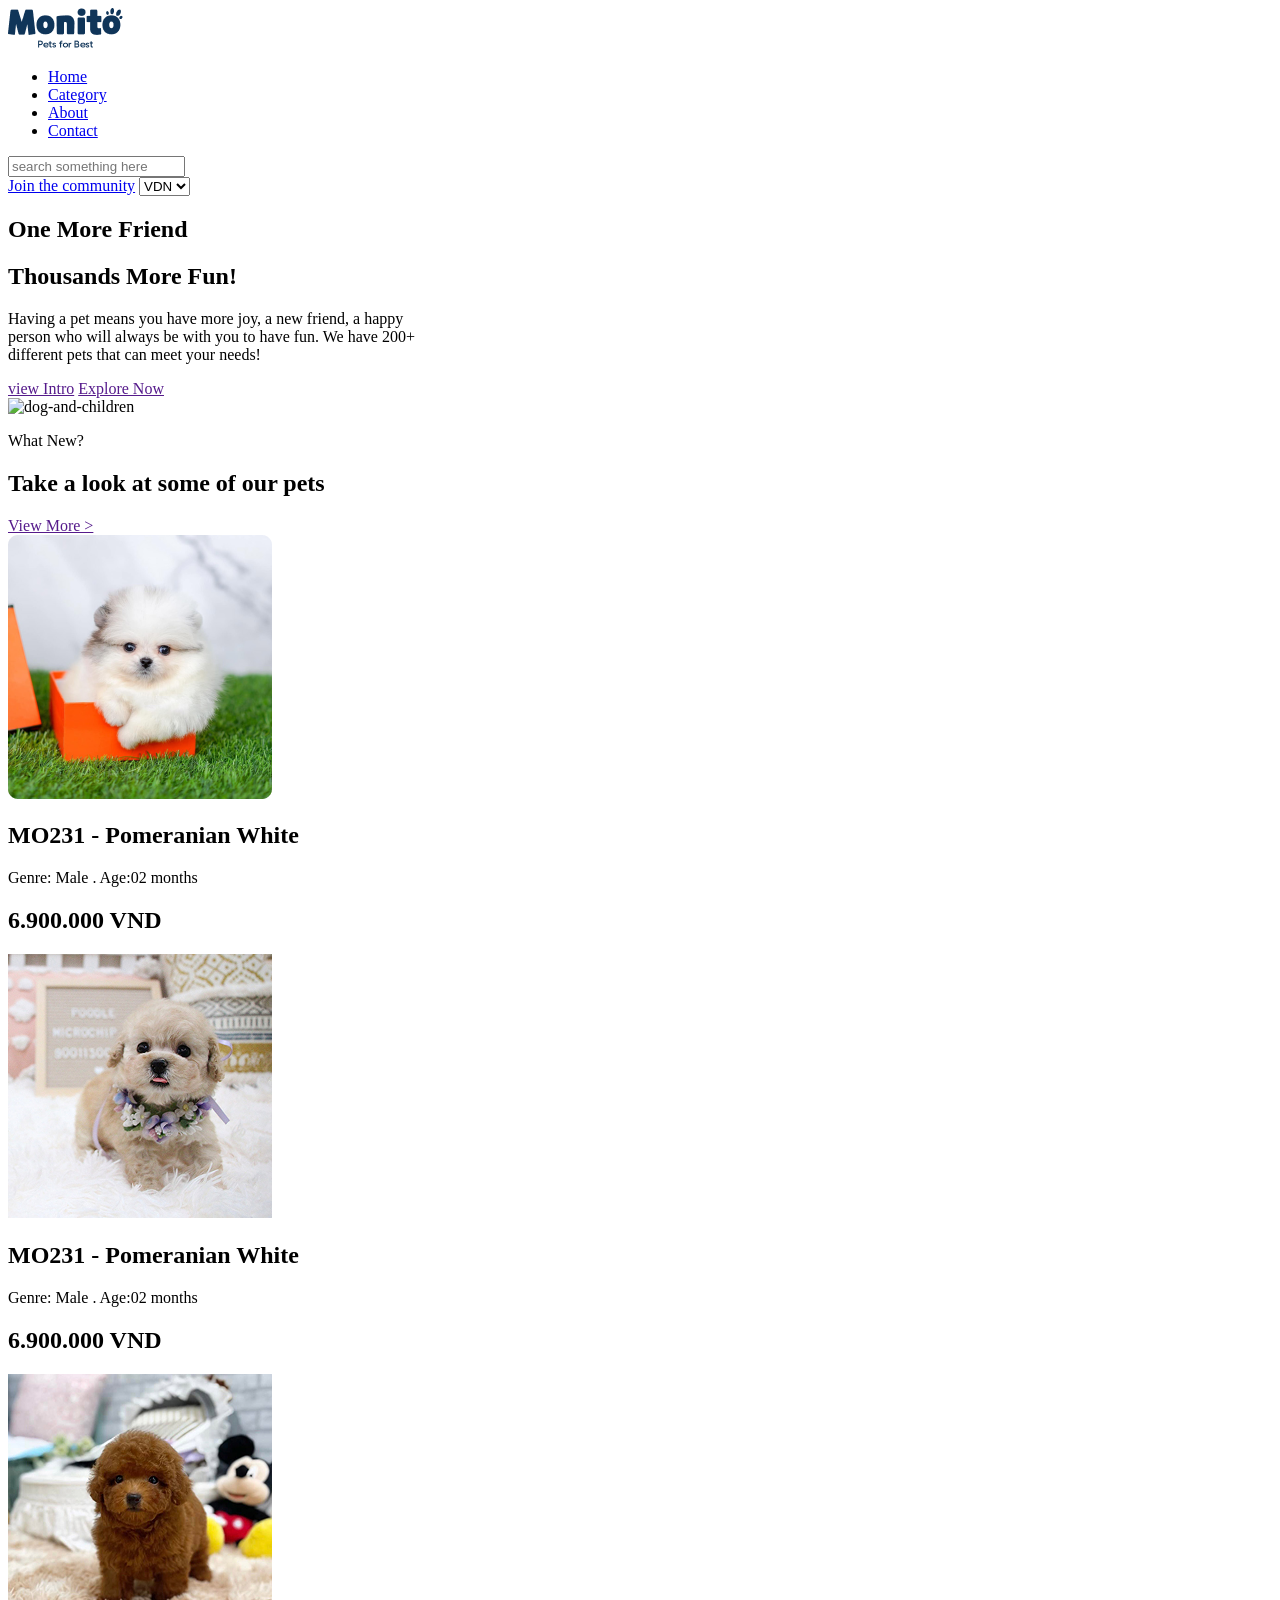
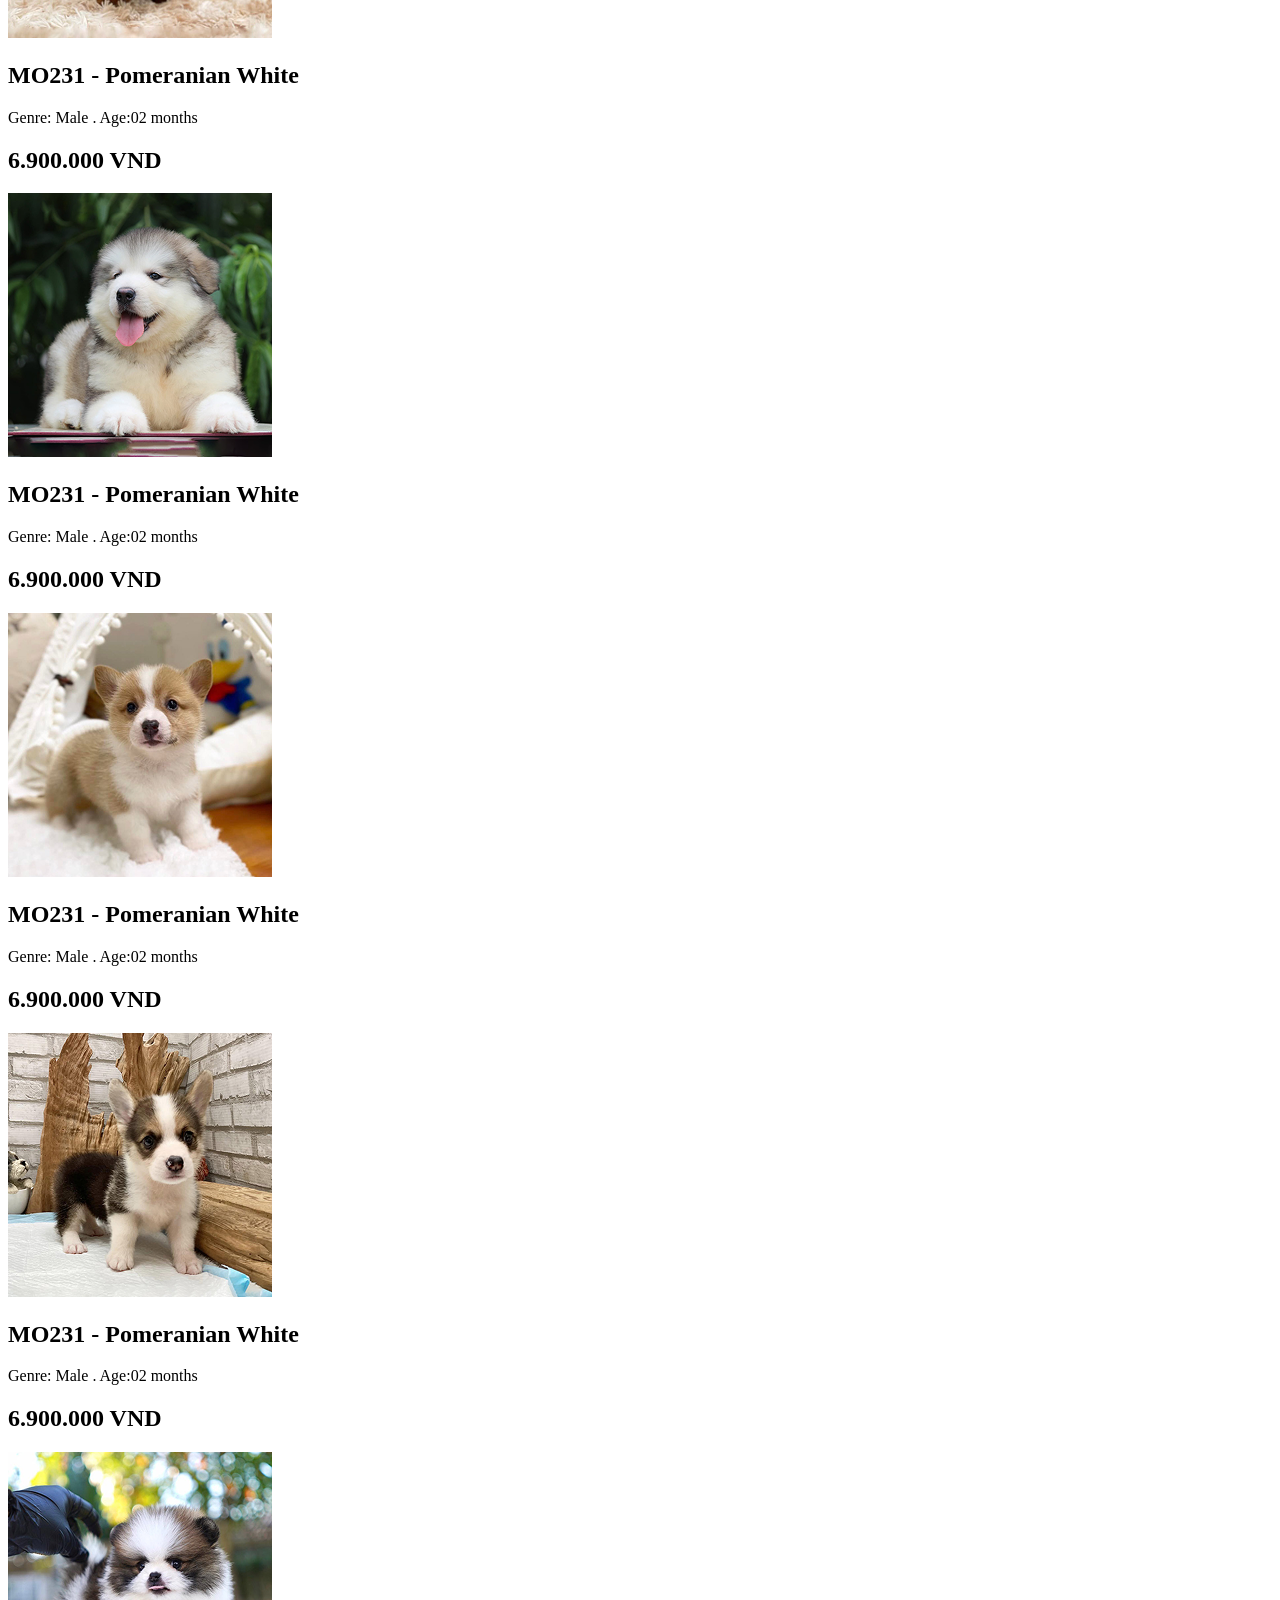
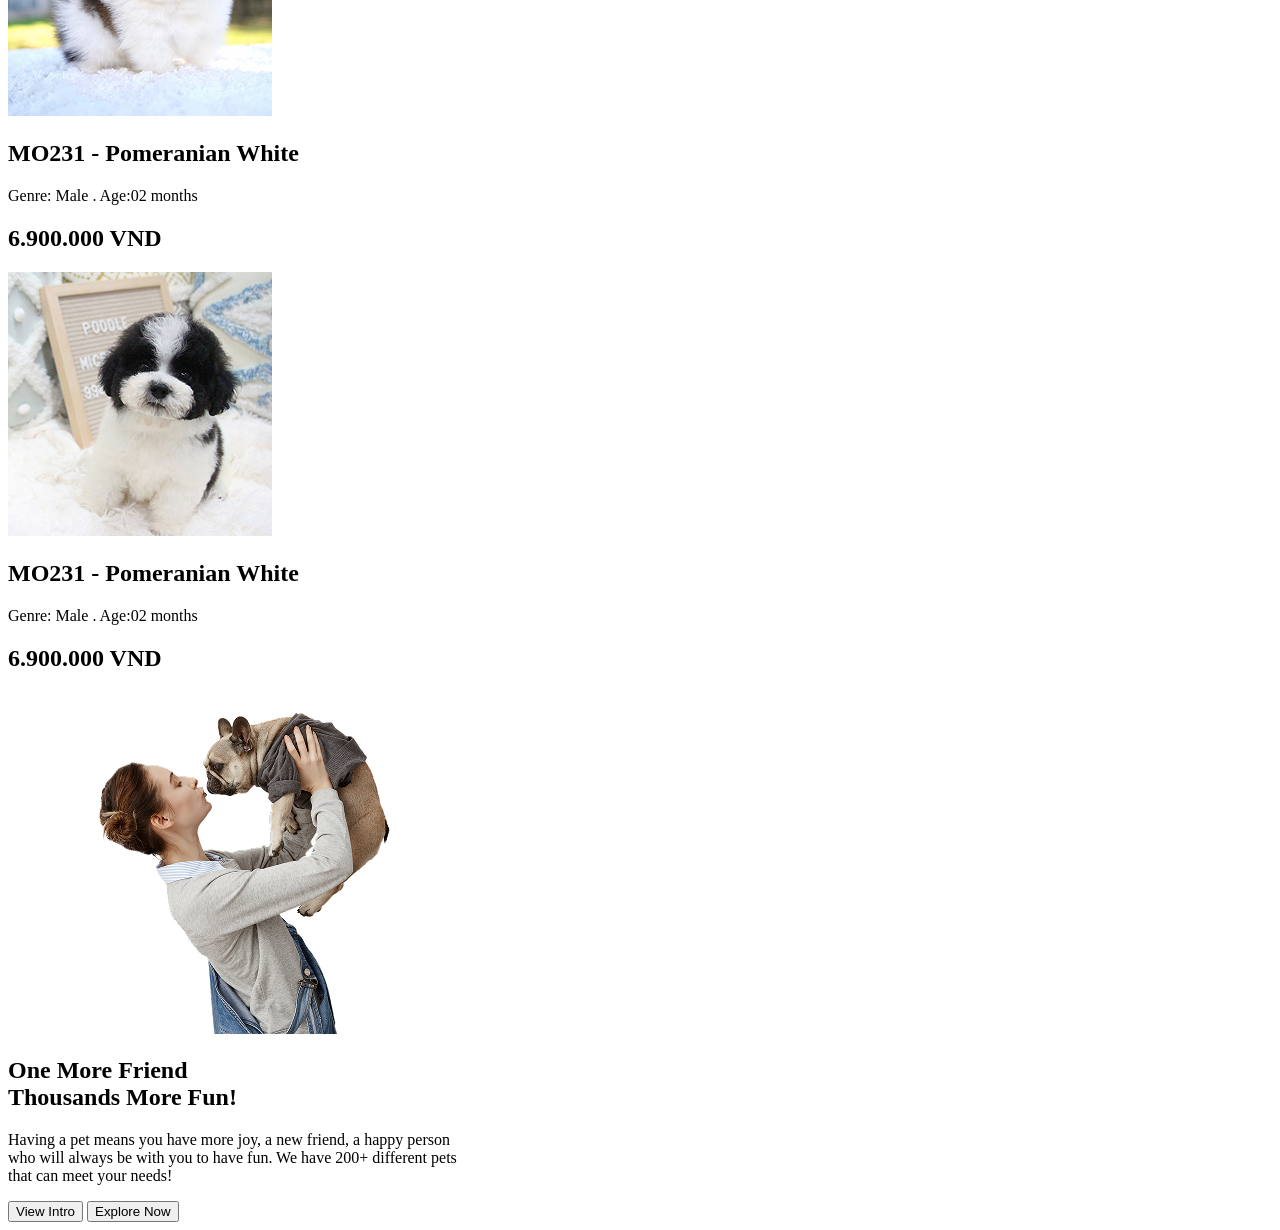
==== index.html @ 69e886a7 "Suppressions des pages index2 et style.css2" ====
<!DOCTYPE html>
<html lang="en">
<head>
    <meta charset="UTF-8">
    <meta name="viewport" content="width=device-width, initial-scale=1.0">
    <title>Homepage</title>
    <link rel="preconnect" href="https://fonts.googleapis.com">
    <link rel="preconnect" href="https://fonts.gstatic.com" crossorigin>
    <link href="https://fonts.googleapis.com/css2?family=Roboto:ital,wght@0,100..900;1,100..900&display=swap" rel="stylesheet">
    <link rel="icon" href="Asset/Frame 39.png">
    <link rel="stylesheet" href="main.css/style.css">
</head>
<body>
    <header>
        <nav>
            <div class="logo-menu">
                <img src="Asset/Frame.png" alt="icon-header">
                <ul>
                    <li>
                        <a href="Home">Home</a>
                    </li>
                    <li>
                        <a href="main.css/categorie.html">Category</a>
                    </li>
                    <li>
                        <a href="About">About</a>
                    </li>
                    <li>
                        <a href="Contact">Contact</a>
                    </li>
                </ul>
            </div>
            <div class="search-action">
                <form action="/recherche" method="GET">
                    <input type="search" name="recherche" placeholder="search something here" class="search" />
                </form>
                <a href="inscription" class="btn-join">Join the community</a>
                <label for="fruit"></label>
                <select id="fruit" name="fruit" class="select">
                <option value="VDN"><img src="Asset/Frame (1).png" alt="Bouton-de-selection">VDN</option>
                <option value="VPN">VPN</option>
                <option value="ZDN">ZDN</option>
                <option value="ADN">ADN</option>
                <option value="BBM">BBM</option>
                </select>
            </div>
            
        </nav>
        <section class="premiere">
            <div class="premiere-div">
                <h1>One More Friend</h1>
                <h2>Thousands More Fun!</h2>
                <p> 
                Having a pet means you have more joy,
                a new friend, a happy <br> person who will always
                be with you to have fun. We have 200+ <br> different
                pets that can meet your needs!
                </p>
                <div class="lien-premiere">
                    <a href=""class="intro">view Intro</a>
                    <a href="" class="view br-2">Explore Now</a>
                </div>
                
            </div>
            
            <img src="Asset/035a16de8e1aa9a0522d0cebb4144a5ceda0344a.png"  class="image-dog" alt="dog-and-children">
        </section>
    </header>
    <main>
        <section class="premiere-section">
            <div class="haut-images">
                 <div>
                 <p>What New?</p>
                <h2>Take a look at some of our pets</h2>
                </div>
                <div>
                    <a href="">View More ></a>
                </div>
            </div>
            <div class="ordonnement-images">
                <div class="images">
                    <img src="Asset/image-chien1.png" alt="">
                    <h2>MO231 - Pomeranian White</h2>
                    <p>Genre: Male . Age:02 months</p>
                    <h2>6.900.000 VND</h2>
                </div>
                  <div class="images">
                    <img src="Asset/image-chien2.png" alt="">
                    <h2>MO231 - Pomeranian White</h2>
                    <p>Genre: Male . Age:02 months</p>
                    <h2>6.900.000 VND</h2>
                </div>
                  <div class="images">
                    <img src="Asset/image-chien3.png" alt="">
                    <h2>MO231 - Pomeranian White</h2>
                    <p>Genre: Male . Age:02 months</p>
                    <h2>6.900.000 VND</h2>
                </div>
                  <div class="images">
                    <img src="Asset/image-chien4.png" alt="">
                    <h2>MO231 - Pomeranian White</h2>
                    <p>Genre: Male . Age:02 months</p>
                    <h2>6.900.000 VND</h2>
                </div>
                  <div class="images">
                    <img src="Asset/image-chien-5.png" alt="">
                    <h2>MO231 - Pomeranian White</h2>
                    <p>Genre: Male . Age:02 months</p>
                    <h2>6.900.000 VND</h2>
                </div>
                  <div class="images">
                    <img src="Asset/image-chien-6.png" alt="">
                    <h2>MO231 - Pomeranian White</h2>
                    <p>Genre: Male . Age:02 months</p>
                    <h2>6.900.000 VND</h2>
                </div>
                  <div class="images">
                    <img src="Asset/image-chien-7 .png" alt="">
                    <h2>MO231 - Pomeranian White</h2>
                    <p>Genre: Male . Age:02 months</p>
                    <h2>6.900.000 VND</h2>
                </div>
                  <div class="images">
                    <img src="Asset/image-chien-8.png" alt="">
                    <h2>MO231 - Pomeranian White</h2>
                    <p>Genre: Male . Age:02 months</p>
                    <h2>6.900.000 VND</h2>
                </div>
            </div>
            <div class="sous-image">
                <div class="couleur1"></div>
                <div class="couleur2"></div>
                <div class="couleur3" ></div>
            </div>
            <div class="content">
                <img src="Asset/imagebanniere2.png" alt="Femme avec chien" class="Femme avec chien">
                <h1>One More Friend<br>Thousands More Fun!</h1>
                <p>Having a pet means you have more joy, a new friend, a happy person<br>
                    who will always be with you to have fun. We have 200+ different pets<br>
                     that can meet your needs!</p>
                <div class="buttons">
                    <button>View Intro</button>
                    <button>Explore Now</button>
                </div>
            </div>
        </section>
    </main>
    
</body>
</html>
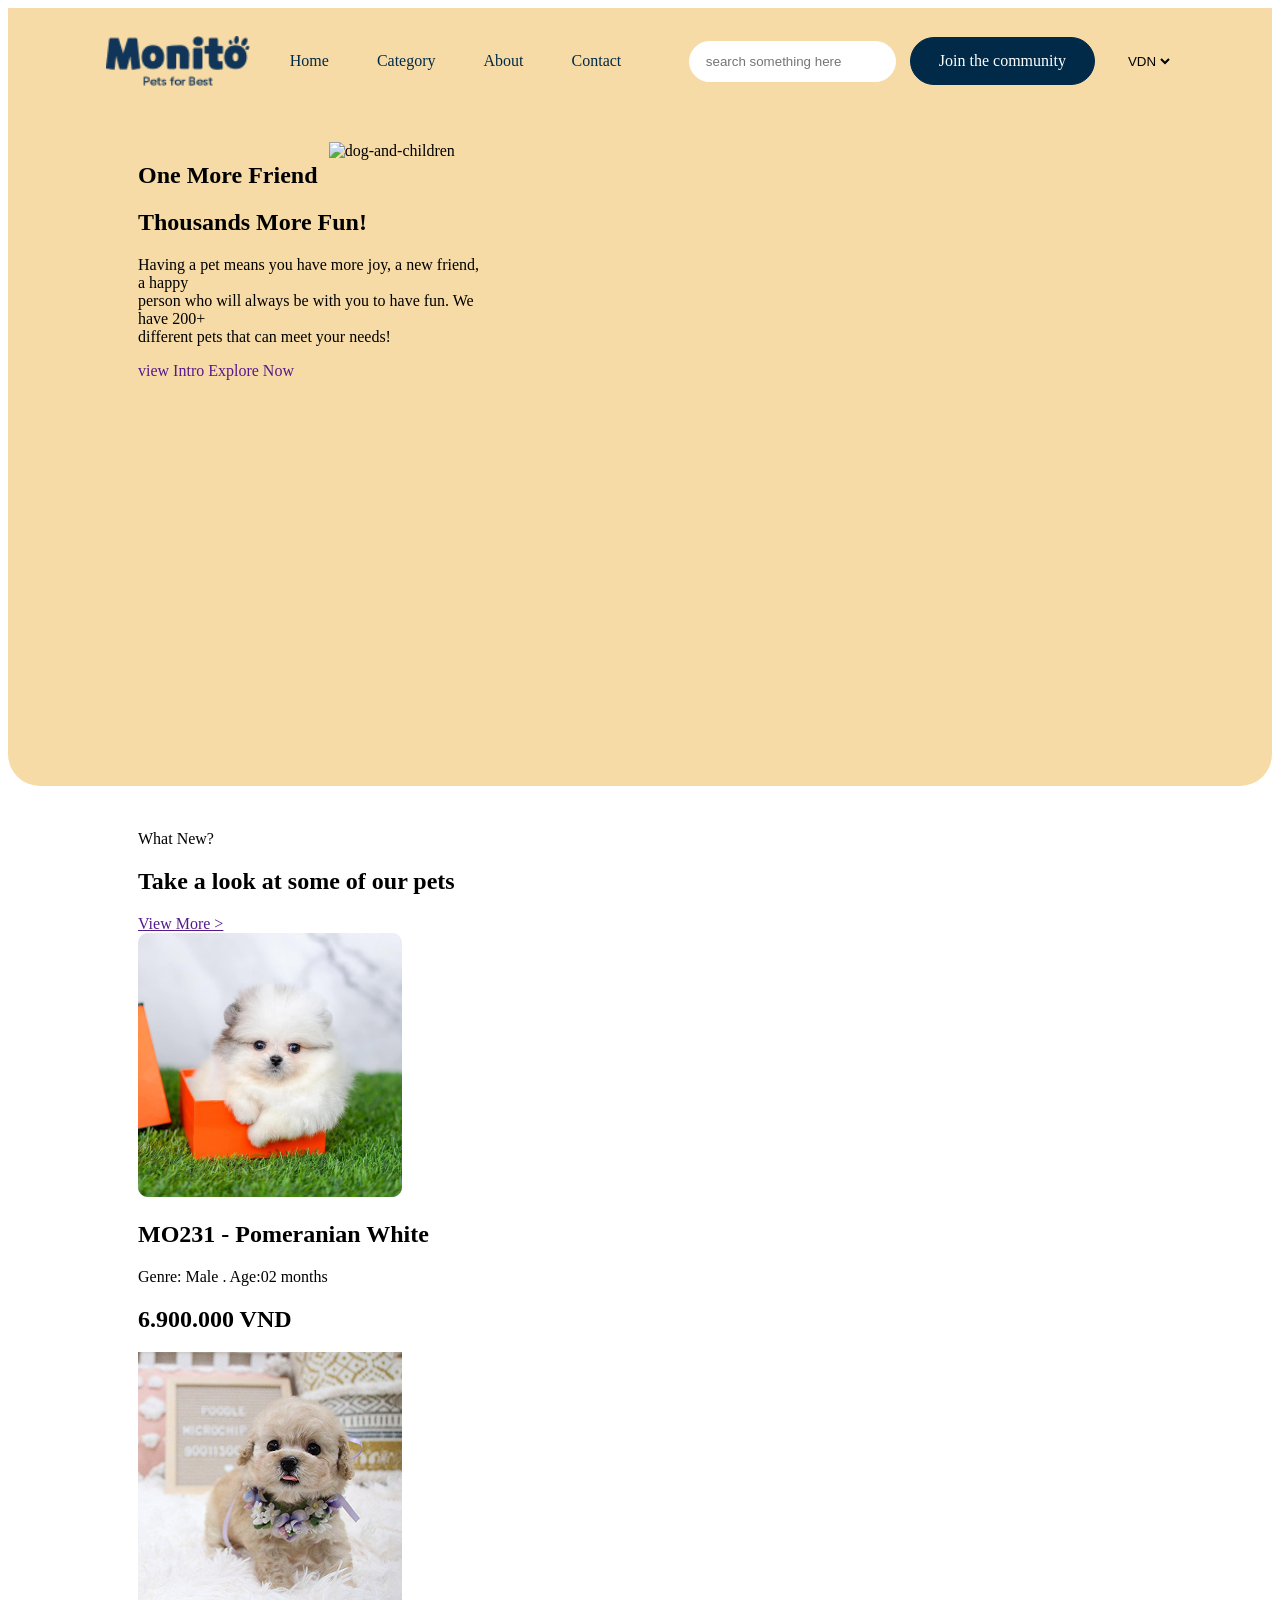
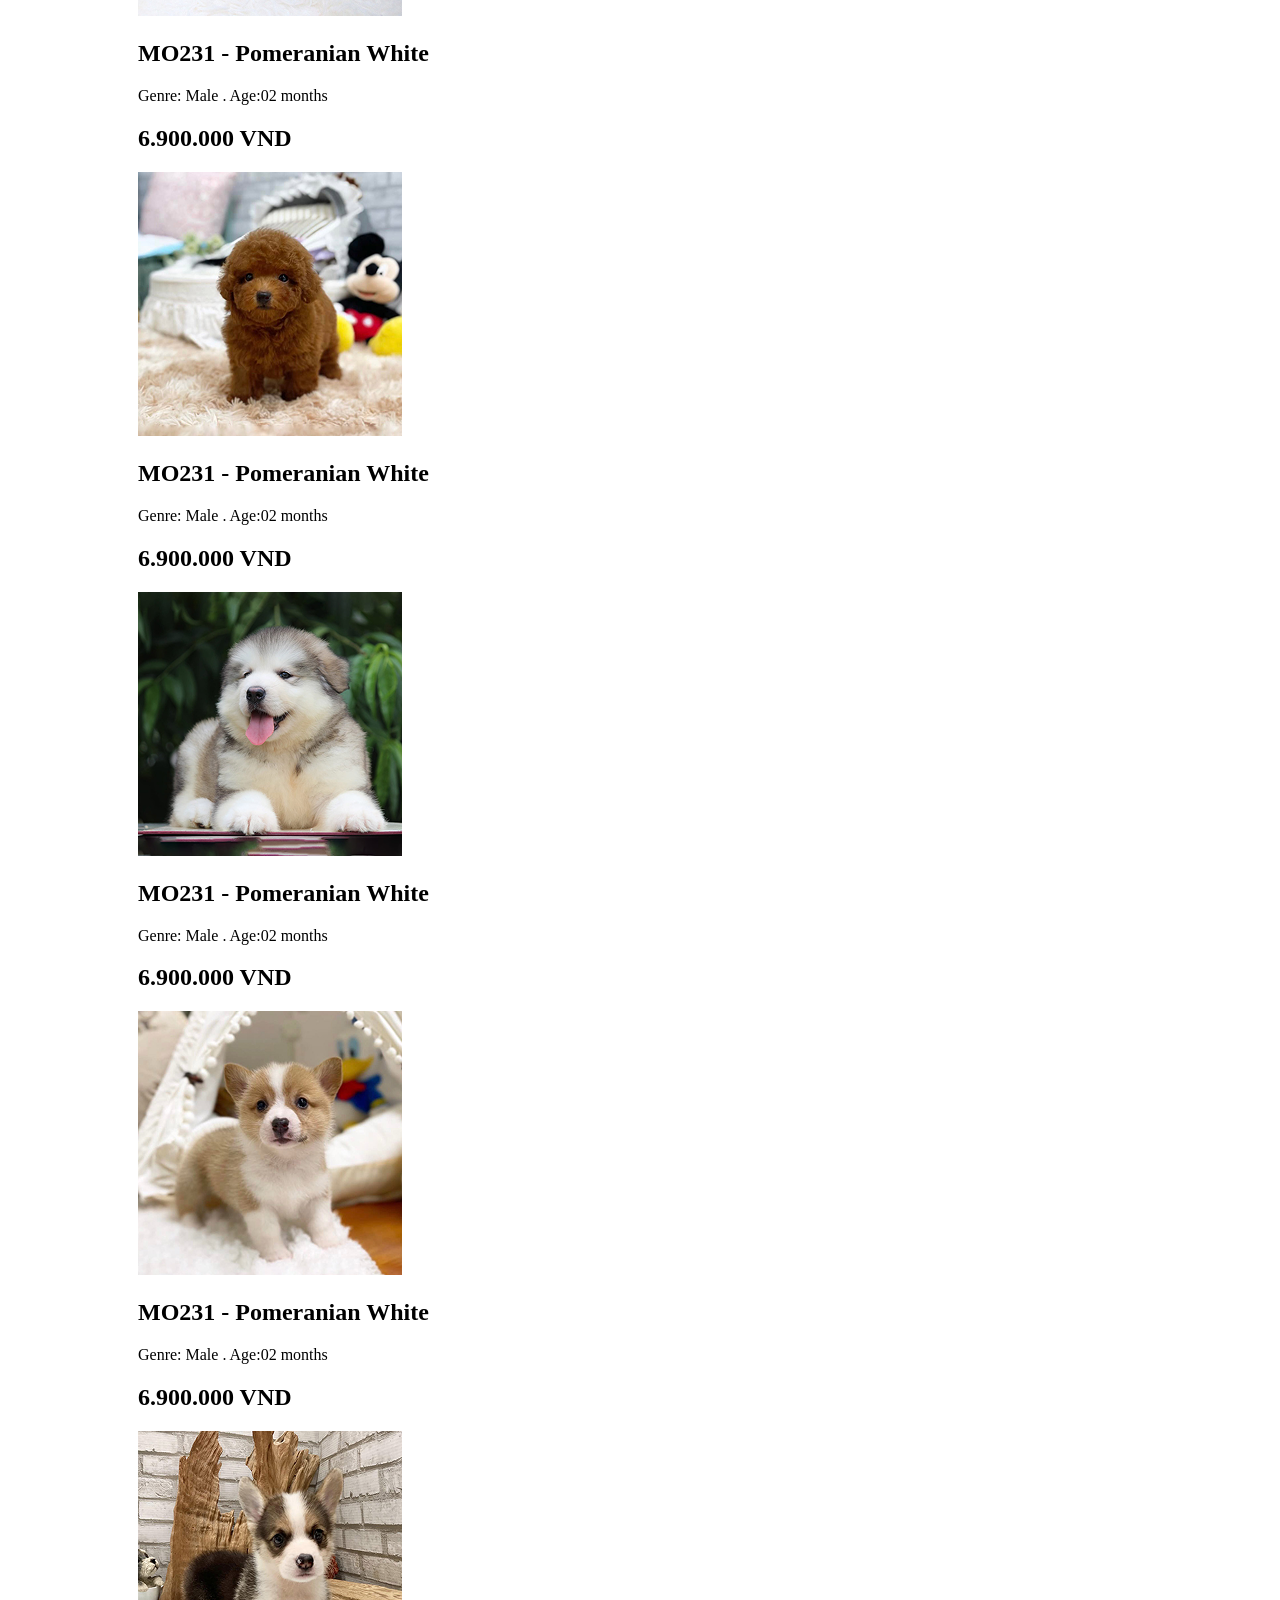
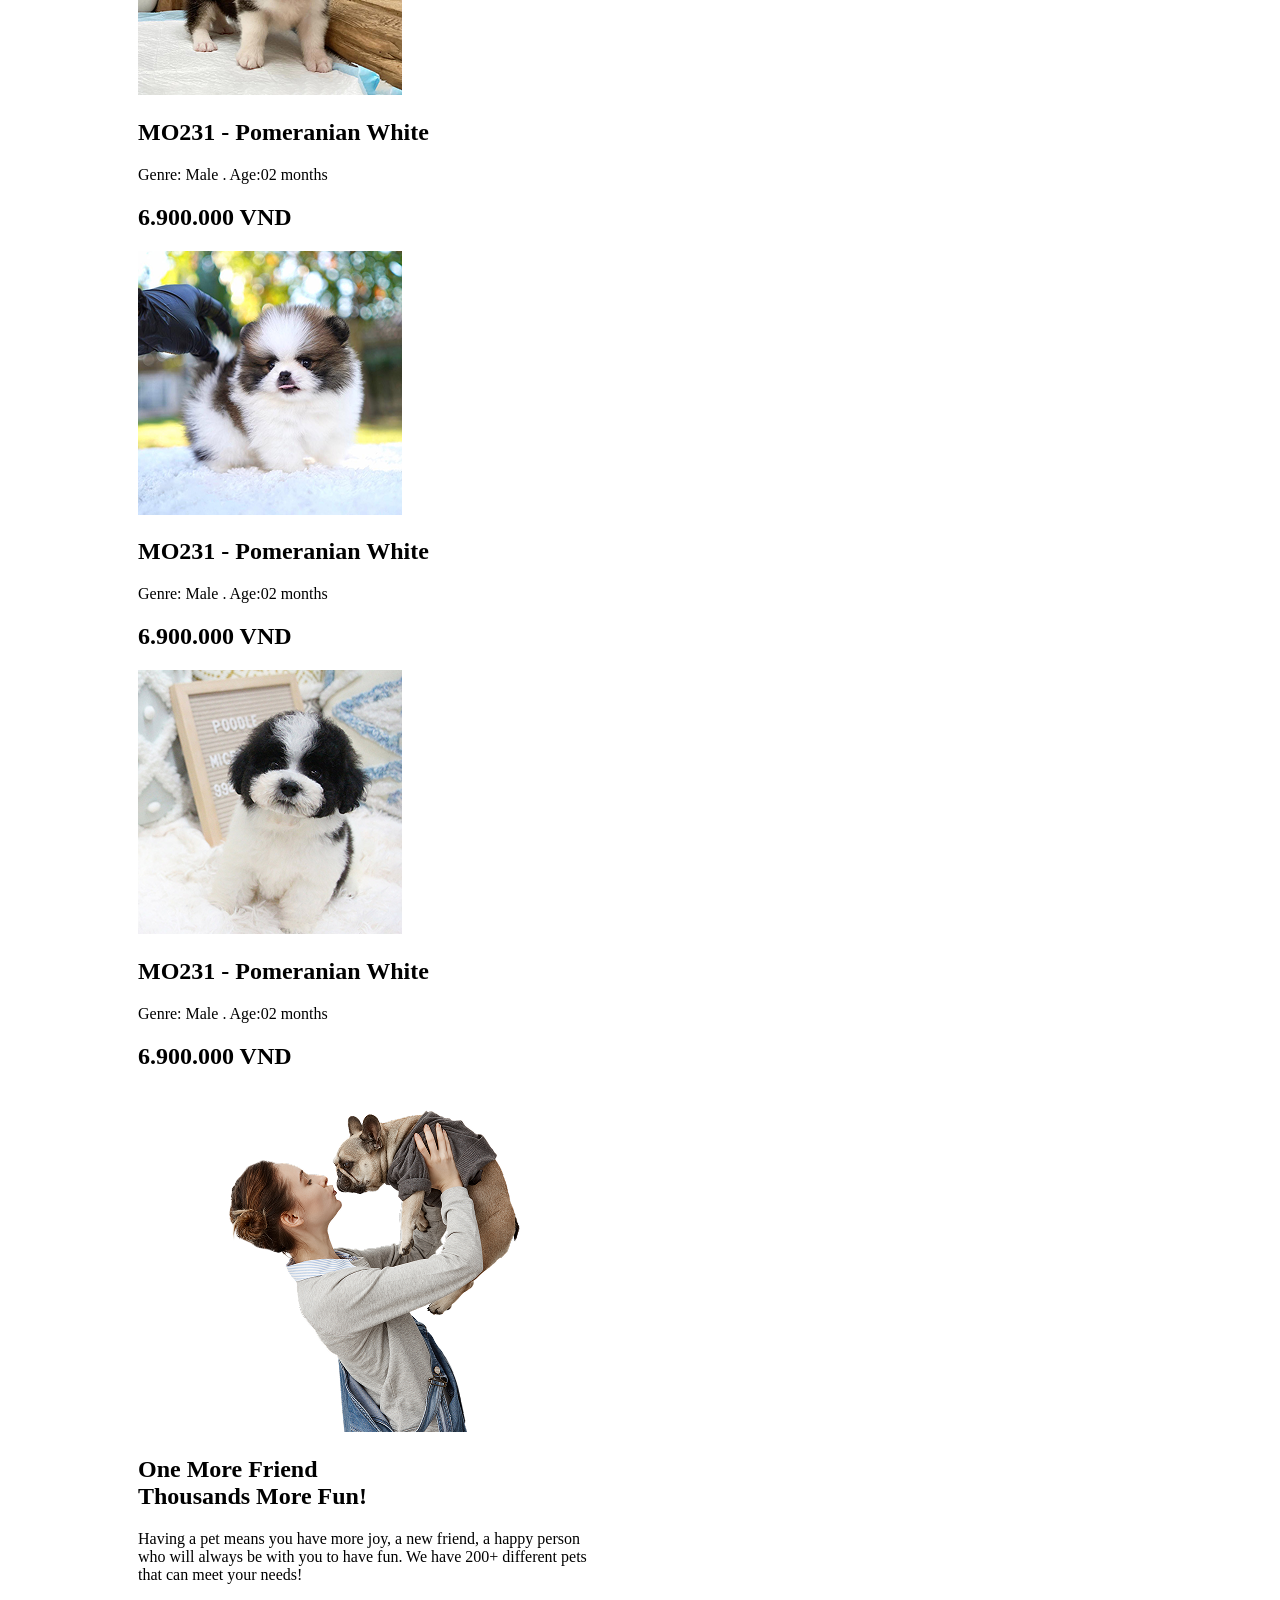
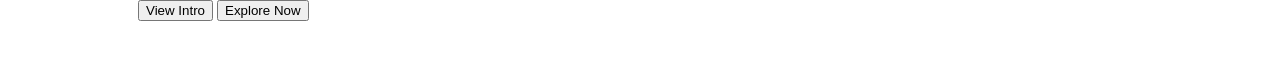
==== commit 219a83d1: "finalisation de la balise header" ====
--- a/index.html
+++ b/index.html
@@ -46,8 +46,8 @@
             </div>
             
         </nav>
-        <section class="premiere">
-            <div class="premiere-div">
+        <section class="first-section">
+            <div class="first-div">
                 <h1>One More Friend</h1>
                 <h2>Thousands More Fun!</h2>
                 <p> 
@@ -56,18 +56,16 @@
                 be with you to have fun. We have 200+ <br> different
                 pets that can meet your needs!
                 </p>
-                <div class="lien-premiere">
+                <div class="first-line">
                     <a href=""class="intro">view Intro</a>
                     <a href="" class="view br-2">Explore Now</a>
                 </div>
-                
             </div>
-            
             <img src="Asset/035a16de8e1aa9a0522d0cebb4144a5ceda0344a.png"  class="image-dog" alt="dog-and-children">
         </section>
     </header>
     <main>
-        <section class="premiere-section">
+        <section class="second-section">
             <div class="haut-images">
                  <div>
                  <p>What New?</p>
--- a/main.css/style.css
+++ b/main.css/style.css
@@ -0,0 +1,90 @@
+
+:root{
+    --Color-Dark-Blue:#002A48;
+    --Color-Mon-Yellow:#F7DBA7;
+}
+html{
+    font-family: 'Roboto' serif;
+
+    nav{
+        padding: 1.75rem 3.12rem;
+        display: flex;
+        justify-content:space-around;
+        background-color: var(--Color-Mon-Yellow);
+
+        .logo-menu{
+            display: flex;
+
+            ul{
+                display: flex;
+            gap: 3rem;
+            list-style-type: none;
+
+            li a{
+                text-decoration: none;
+                color: var(--Color-Dark-Blue);
+            }
+            }
+        }
+
+        .search-action{
+            display: flex;
+            gap: 0.875rem;
+            align-items: center;
+
+            form input{
+                padding: 0.75rem 1.25rem 0.75rem 1rem;
+                border-radius: 2.875rem;
+                border: white solid 0.12rem;
+            }
+
+            a{
+                text-decoration: none;
+                border: var(--Color-Dark-Blue ) solid 0.12rem;
+                padding: 0.875rem 1.75rem;
+                border-radius: 3.57rem;
+                background-color: var(--Color-Dark-Blue);
+                color: white;
+            }
+
+            select{
+                border: var(--Color-Mon-Yellow) solid 0.12rem;
+                background-color:var(--Color-Mon-Yellow) ;
+            }
+        }
+    }
+
+    .first-section{
+        display: flex;
+        padding:1.75rem 8.125rem;
+        background-color: var(--Color-Mon-Yellow);
+        border-bottom-left-radius: 2rem;
+        border-bottom-right-radius: 2rem;
+        height: 38.5rem;
+        
+        
+        first-div{
+            font-style: bold;
+            font-size: 2.75rem;
+        }
+
+        .first-line{
+            gap: 2rem;
+            a{
+                text-decoration: none;
+            }
+        }
+
+        img{
+            width:59rem;
+            height:40.31rem;
+            margin-left: -10rem;
+        
+        }
+    }
+
+    main{
+        padding: 1.75rem 8.125rem;
+    }
+
+}
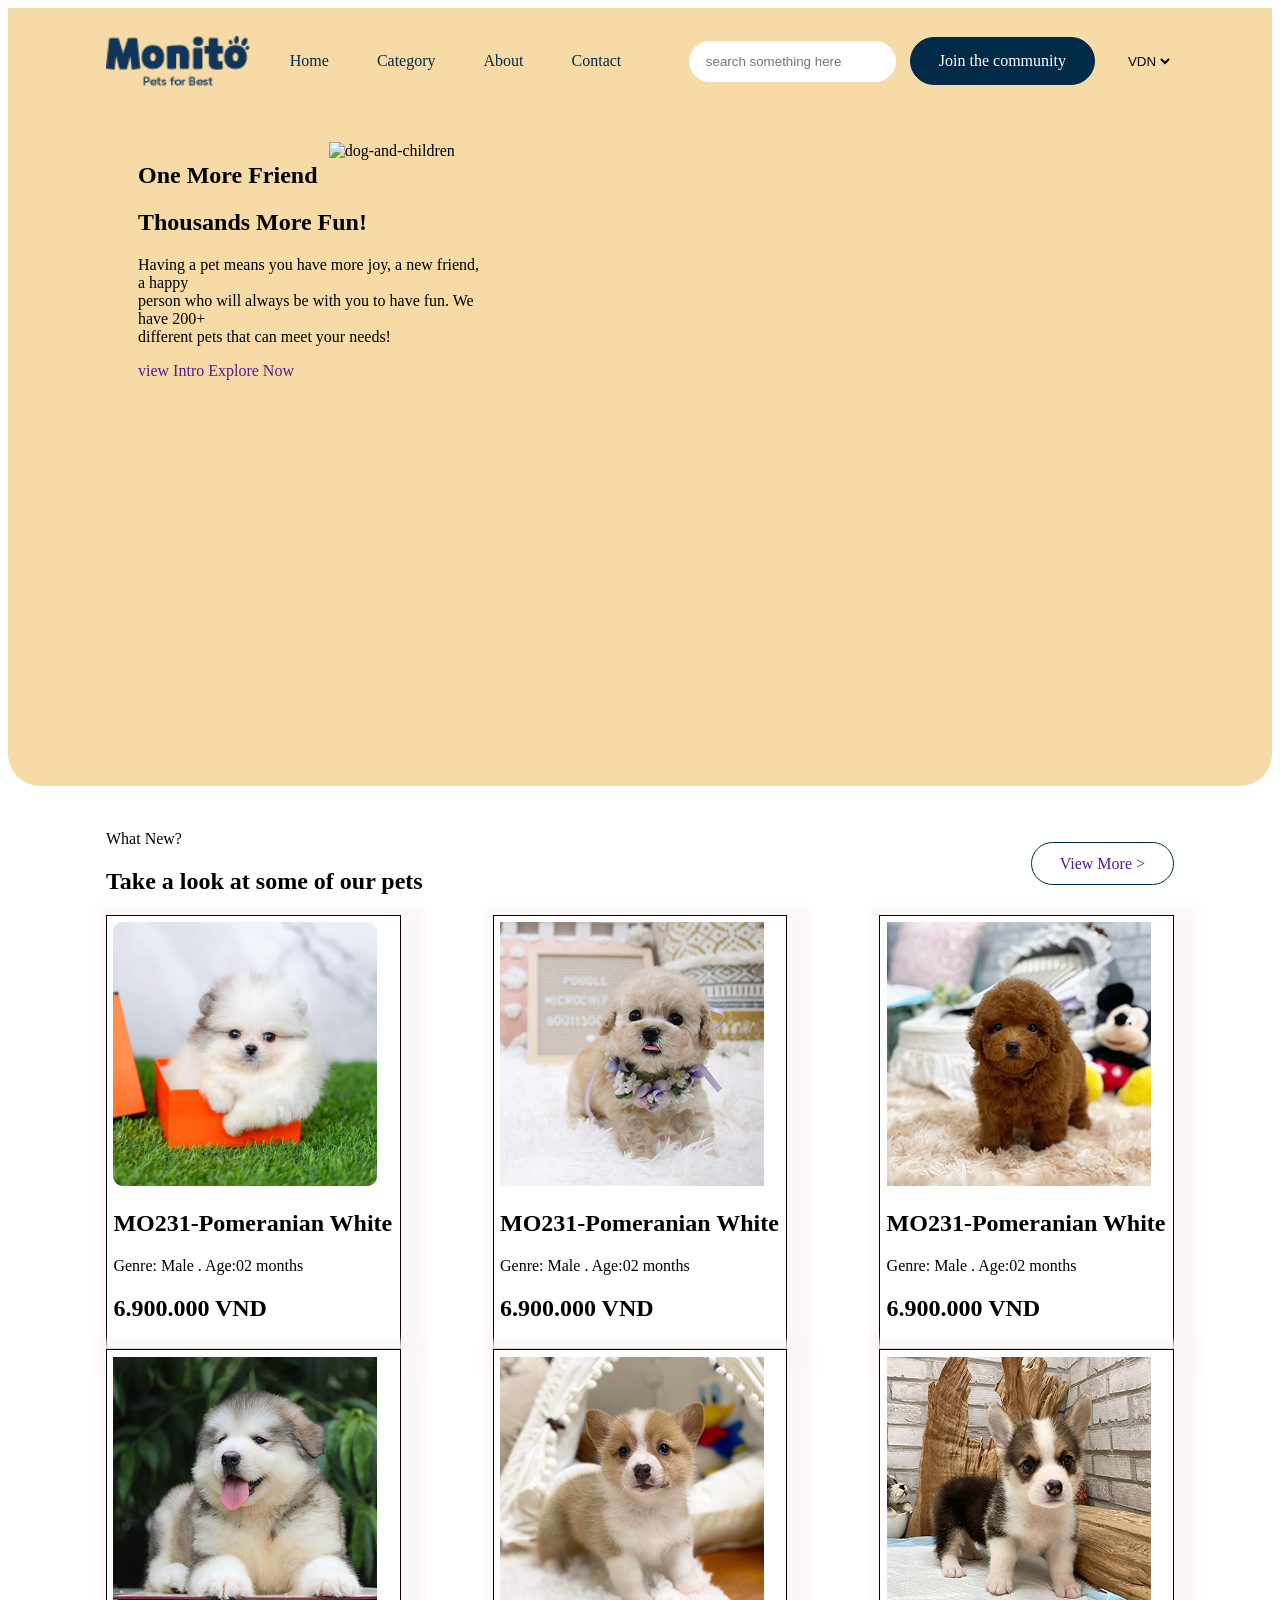
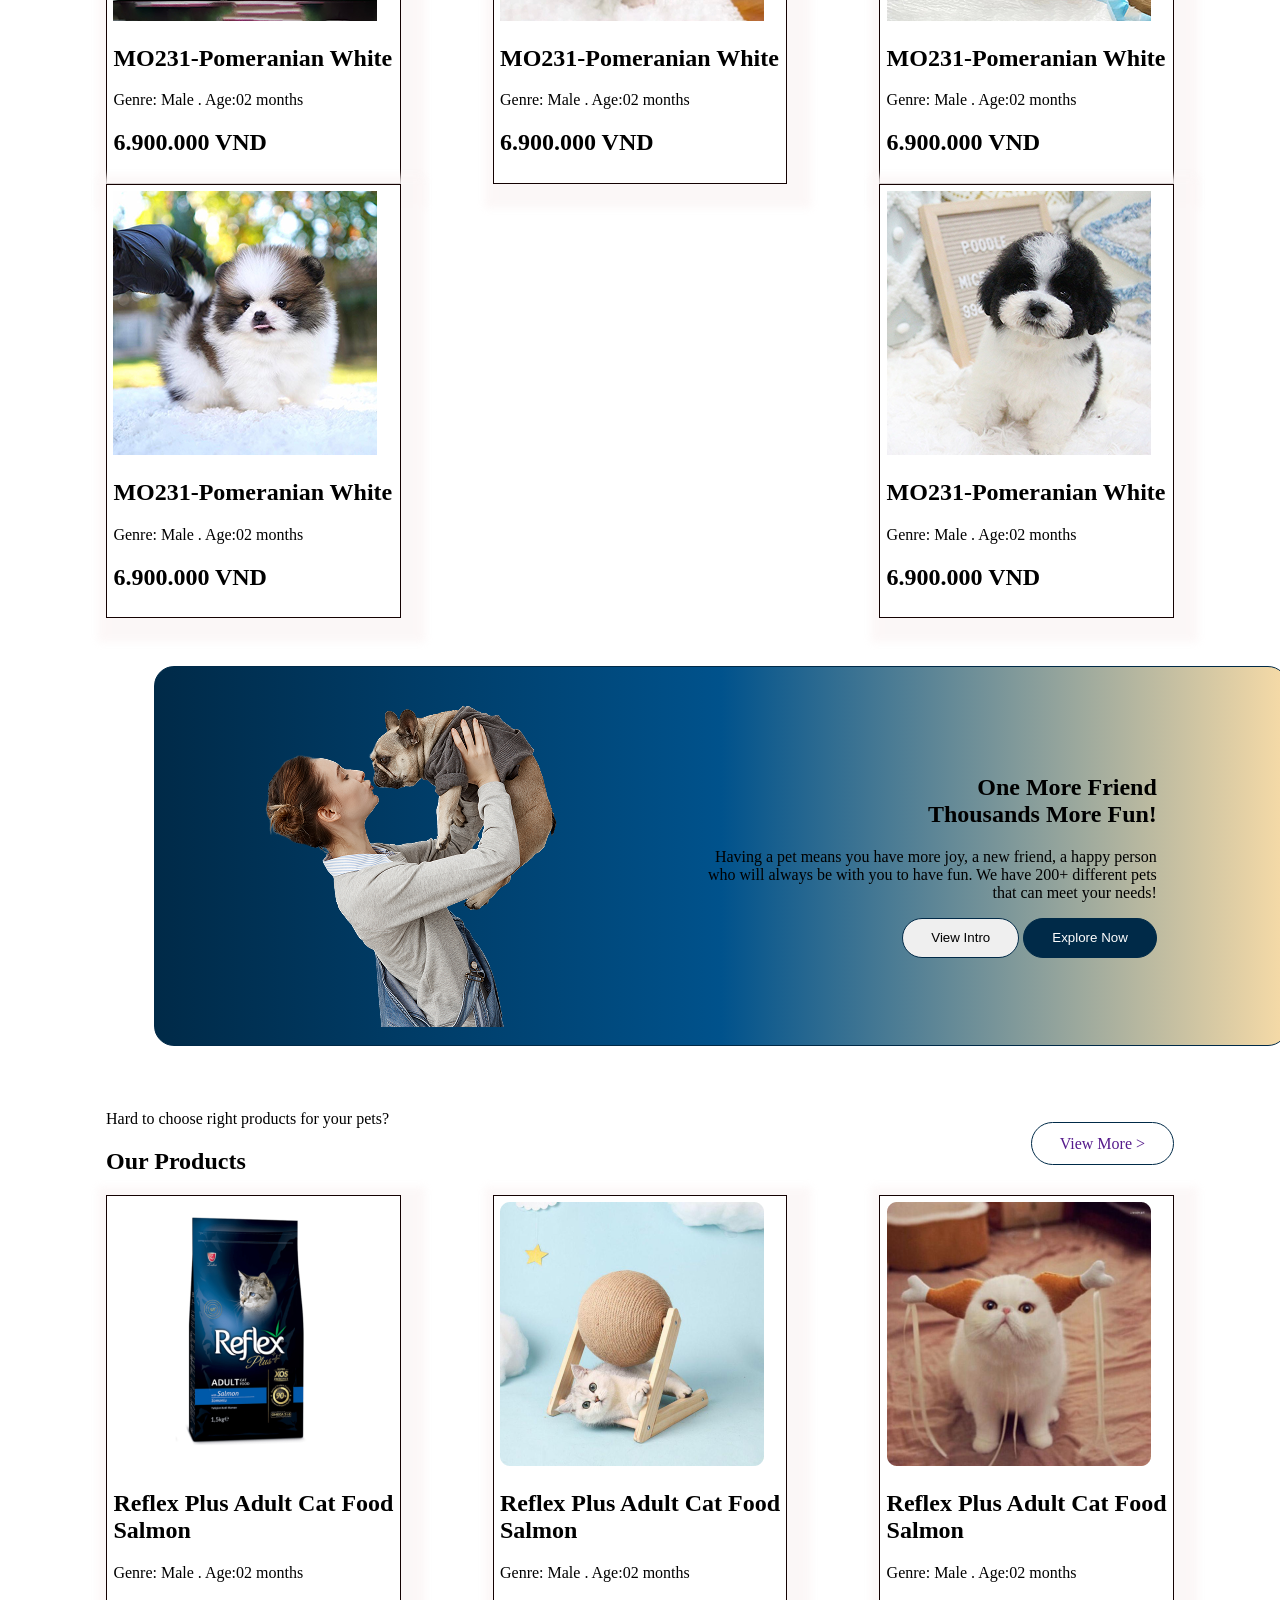
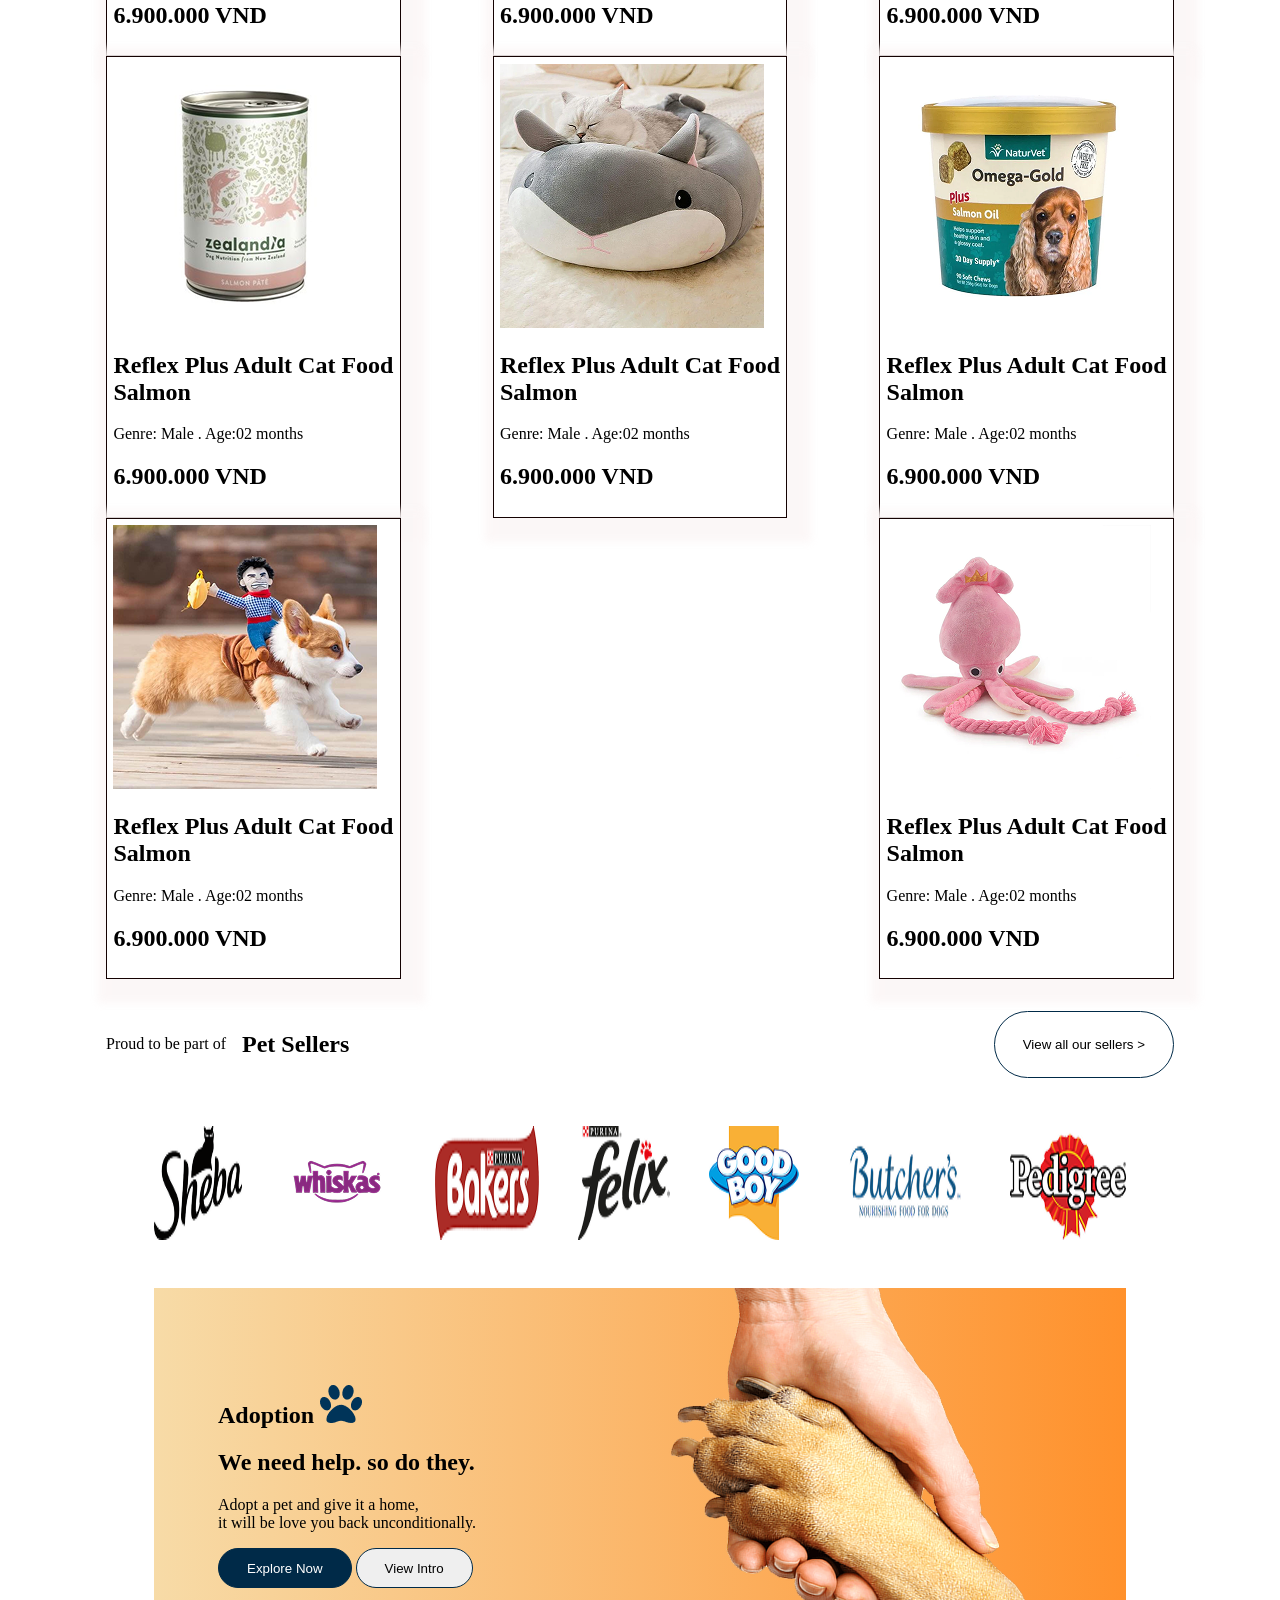
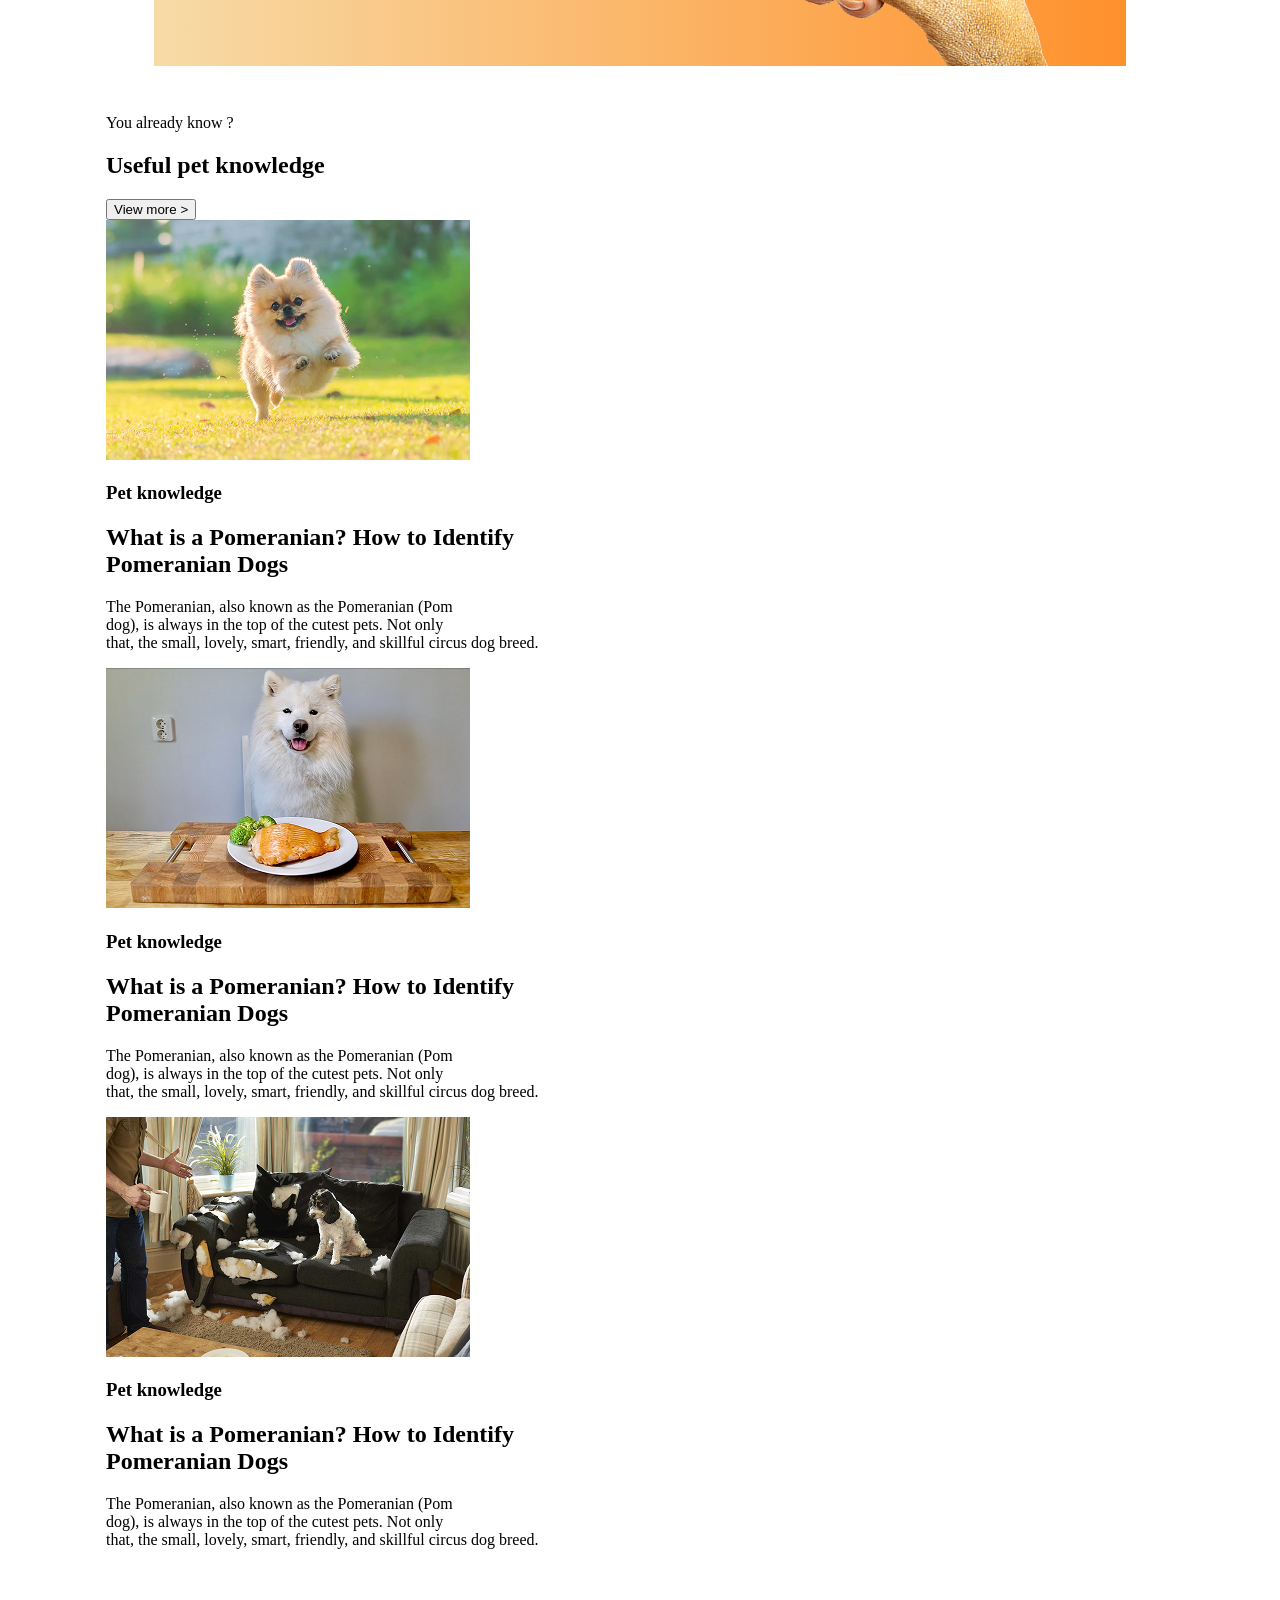
==== commit d80595b7: "mise en place de la derniere section avant le footer" ====
--- a/index.html
+++ b/index.html
@@ -67,9 +67,9 @@
     <main>
         <section class="second-section">
             <div class="haut-images">
-                 <div>
-                 <p>What New?</p>
-                <h2>Take a look at some of our pets</h2>
+                <div>
+                    <p>What New?</p>
+                    <h2>Take a look at some of our pets</h2>
                 </div>
                 <div>
                     <a href="">View More ></a>
@@ -78,67 +78,190 @@
             <div class="ordonnement-images">
                 <div class="images">
                     <img src="Asset/image-chien1.png" alt="">
-                    <h2>MO231 - Pomeranian White</h2>
-                    <p>Genre: Male . Age:02 months</p>
-                    <h2>6.900.000 VND</h2>
-                </div>
-                  <div class="images">
+                    <h2>MO231-Pomeranian White</h2>
+                    <p>Genre: Male . Age:02 months</p>
+                    <h2>6.900.000 VND</h2>
+                </div>
+                <div class="images">
                     <img src="Asset/image-chien2.png" alt="">
-                    <h2>MO231 - Pomeranian White</h2>
-                    <p>Genre: Male . Age:02 months</p>
-                    <h2>6.900.000 VND</h2>
-                </div>
-                  <div class="images">
+                    <h2>MO231-Pomeranian White</h2>
+                    <p>Genre: Male . Age:02 months</p>
+                    <h2>6.900.000 VND</h2>
+                </div>
+                <div class="images">
                     <img src="Asset/image-chien3.png" alt="">
-                    <h2>MO231 - Pomeranian White</h2>
-                    <p>Genre: Male . Age:02 months</p>
-                    <h2>6.900.000 VND</h2>
-                </div>
-                  <div class="images">
+                    <h2>MO231-Pomeranian White</h2>
+                    <p>Genre: Male . Age:02 months</p>
+                    <h2>6.900.000 VND</h2>
+                </div>
+                <div class="images">
                     <img src="Asset/image-chien4.png" alt="">
-                    <h2>MO231 - Pomeranian White</h2>
-                    <p>Genre: Male . Age:02 months</p>
-                    <h2>6.900.000 VND</h2>
-                </div>
-                  <div class="images">
+                    <h2>MO231-Pomeranian White</h2>
+                    <p>Genre: Male . Age:02 months</p>
+                    <h2>6.900.000 VND</h2>
+                </div>
+                <div class="images">
                     <img src="Asset/image-chien-5.png" alt="">
-                    <h2>MO231 - Pomeranian White</h2>
-                    <p>Genre: Male . Age:02 months</p>
-                    <h2>6.900.000 VND</h2>
-                </div>
-                  <div class="images">
+                    <h2>MO231-Pomeranian White</h2>
+                    <p>Genre: Male . Age:02 months</p>
+                    <h2>6.900.000 VND</h2>
+                </div>
+                <div class="images">
                     <img src="Asset/image-chien-6.png" alt="">
-                    <h2>MO231 - Pomeranian White</h2>
-                    <p>Genre: Male . Age:02 months</p>
-                    <h2>6.900.000 VND</h2>
-                </div>
-                  <div class="images">
+                    <h2>MO231-Pomeranian White</h2>
+                    <p>Genre: Male . Age:02 months</p>
+                    <h2>6.900.000 VND</h2>
+                </div>
+                <div class="images">
                     <img src="Asset/image-chien-7 .png" alt="">
-                    <h2>MO231 - Pomeranian White</h2>
-                    <p>Genre: Male . Age:02 months</p>
-                    <h2>6.900.000 VND</h2>
-                </div>
-                  <div class="images">
+                    <h2>MO231-Pomeranian White</h2>
+                    <p>Genre: Male . Age:02 months</p>
+                    <h2>6.900.000 VND</h2>
+                </div>
+                <div class="images">
                     <img src="Asset/image-chien-8.png" alt="">
-                    <h2>MO231 - Pomeranian White</h2>
-                    <p>Genre: Male . Age:02 months</p>
-                    <h2>6.900.000 VND</h2>
-                </div>
-            </div>
-            <div class="sous-image">
-                <div class="couleur1"></div>
-                <div class="couleur2"></div>
-                <div class="couleur3" ></div>
+                    <h2>MO231-Pomeranian White</h2>
+                    <p>Genre: Male . Age:02 months</p>
+                    <h2>6.900.000 VND</h2>
+                </div>
             </div>
             <div class="content">
-                <img src="Asset/imagebanniere2.png" alt="Femme avec chien" class="Femme avec chien">
-                <h1>One More Friend<br>Thousands More Fun!</h1>
-                <p>Having a pet means you have more joy, a new friend, a happy person<br>
+                <img src="Asset/imagebanniere2.png" alt="Femme avec chien" class="Femme-avec-chien">
+                <div class="texte">
+                    <h1>One More Friend<br>Thousands More Fun!</h1>
+                    <p>Having a pet means you have more joy, a new friend, a happy person<br>
                     who will always be with you to have fun. We have 200+ different pets<br>
-                     that can meet your needs!</p>
-                <div class="buttons">
-                    <button>View Intro</button>
-                    <button>Explore Now</button>
+                    that can meet your needs!</p>
+                    <div class="buttons">
+                        <button class="button1">View Intro</button>
+                        <button class="button2">Explore Now</button>
+                    </div>
+                </div>
+                
+            </div>
+        </section>
+         <section class="second-section">
+            <div class="haut-images">
+                <div>
+                    <p>Hard to choose right products for your pets?</p>
+                    <h2>Our Products</h2>
+                </div>
+                <div>
+                    <a href="">View More ></a>
+                </div>
+            </div>
+            <div class="ordonnement-images">
+                <div class="images">
+                    <img src="Asset/Frame 7 (1).png" alt="">
+                    <h2>Reflex Plus Adult Cat Food Salmon</h2>
+                    <p>Genre: Male . Age:02 months</p>
+                    <h2>6.900.000 VND</h2>
+                </div>
+                <div class="images">
+                    <img src="Asset/Frame 7 (2).png" alt="">
+                    <h2>Reflex Plus Adult Cat Food Salmon</h2>
+                    <p>Genre: Male . Age:02 months</p>
+                    <h2>6.900.000 VND</h2>
+                </div>
+                <div class="images">
+                    <img src="Asset/Frame 7 (3).png" alt="">
+                    <h2>Reflex Plus Adult Cat Food Salmon</h2>
+                    <p>Genre: Male . Age:02 months</p>
+                    <h2>6.900.000 VND</h2>
+                </div>
+                <div class="images">
+                    <img src="Asset/image 2 (1).png" alt="">
+                    <h2>Reflex Plus Adult Cat Food Salmon</h2>
+                    <p>Genre: Male . Age:02 months</p>
+                    <h2>6.900.000 VND</h2>
+                </div>
+                <div class="images">
+                    <img src="Asset/image 2 (2).png" alt="">
+                    <h2>Reflex Plus Adult Cat Food Salmon</h2>
+                    <p>Genre: Male . Age:02 months</p>
+                    <h2>6.900.000 VND</h2>
+                </div>
+                <div class="images">
+                    <img src="Asset/image 2 (3).png" alt="">
+                    <h2>Reflex Plus Adult Cat Food Salmon</h2>
+                    <p>Genre: Male . Age:02 months</p>
+                    <h2>6.900.000 VND</h2>
+                </div>
+                <div class="images">
+                    <img src="Asset/image 2 (4).png" alt="">
+                    <h2>Reflex Plus Adult Cat Food Salmon</h2>
+                    <p>Genre: Male . Age:02 months</p>
+                    <h2>6.900.000 VND</h2>
+                </div>
+                <div class="images">
+                    <img src="Asset/image 2 (5).png" alt="">
+                    <h2>Reflex Plus Adult Cat Food Salmon</h2>
+                    <p>Genre: Male . Age:02 months</p>
+                    <h2>6.900.000 VND</h2>
+                </div>
+            </div>
+           
+        </section>
+        <section class="third-section">
+            <div class="intro">
+                <div class="product">
+                    <p>Proud to be part of</p>
+                   <h2>Pet Sellers</h2>
+                </div>
+                <button>View all our sellers ></button>
+            </div>
+            <div class="logo">
+                <img src="Asset/image 4 (1).png" alt="">
+                <img src="Asset/image 6 (2).png" alt="">
+                <img src="Asset/image 7 (3).png" alt="">
+                <img src="Asset/image 8 (1).png" alt="">
+                <img src="Asset/image 9.png" alt="">
+                <img src="Asset/image 10.png" alt="">
+                <img src="Asset/image 11.png" alt="">
+            </div>
+            <div class="end-etap">
+                <div class="texte1">
+                    <h1>Adoption <img src="Asset/fontisto_paw.png" alt=""></h1>
+                   <h2>We need help. so do they.</h2>
+                   <p>Adopt a pet and give it a home,<br>it will be love you back unconditionally.</p>
+                    <div class="buttons">
+                        <button class="button2">Explore Now</button>
+                        <button class="button1">View Intro</button>
+                    </div>
+                </div>
+                <img src="Asset/pngegg (4) 1.png" alt="" class="Femme-avec-chien">
+            </div> 
+        </section>
+        <section class="end-section">
+            <div>
+                <p>You already know ?</p>
+                <h1>Useful pet knowledge</h1>
+                <button>View more ></button>
+            </div>
+            <div>
+                <div>
+                    <img src="Asset/image 3 (1).png" alt="">
+                    <div>
+                        <h3>Pet knowledge</h3>
+                        <h2>What is a Pomeranian? How to Identify <br> Pomeranian Dogs</h2>
+                        <p>The Pomeranian, also known as the Pomeranian (Pom <br> dog), is always in the top of the cutest pets. Not only <br>that, the small, lovely, smart, friendly, and skillful circus dog breed.</p>
+                    </div>
+                </div>
+                <div>
+                    <img src="Asset/image 3 (2).png" alt="">
+                     <div>
+                        <h3>Pet knowledge</h3>
+                        <h2>What is a Pomeranian? How to Identify <br>Pomeranian Dogs</h2>
+                        <p>The Pomeranian, also known as the Pomeranian (Pom <br> dog), is always in the top of the cutest pets. Not only <br>that, the small, lovely, smart, friendly, and skillful circus dog breed.</p>
+                    </div>
+                </div>
+                <div>
+                    <img src="Asset/image 3 (3).png" alt="">
+                     <div>
+                        <h3>Pet knowledge</h3>
+                        <h2>What is a Pomeranian? How to Identify <br>Pomeranian Dogs</h2>
+                        <p>The Pomeranian, also known as the Pomeranian (Pom <br> dog), is always in the top of the cutest pets. Not only <br>that, the small, lovely, smart, friendly, and skillful circus dog breed.</p>
+                    </div>
                 </div>
             </div>
         </section>
--- a/main.css/style.css
+++ b/main.css/style.css
@@ -2,6 +2,8 @@
 :root{
     --Color-Dark-Blue:#002A48;
     --Color-Mon-Yellow:#F7DBA7;
+    --Color-Dark-Blue-60:#00528C;
+    --color-Orange-Shine:#FF912C;
 }
 html{
     font-family: 'Roboto' serif;
@@ -84,7 +86,139 @@
     }
 
     main{
-        padding: 1.75rem 8.125rem;
+        padding: 1.75rem 6.125rem;
+        background-color: white;
+
+        .haut-images{
+            display: flex;
+            justify-content: space-between;
+            align-items: center;
+
+            div a{
+                text-decoration: none;
+                border: 0.09rem var(--Color-Dark-Blue) solid;
+                border-radius: 3.56rem;
+                padding: 0.75rem 1.75rem;
+                gap: 0.5rem;
+            }
+        }
+
+        .ordonnement-images{
+            display: flex;
+            flex-wrap: wrap;
+            align-items: center;
+            justify-content: space-between;
+
+
+            .images{
+                width: 17.5rem;
+                padding: 0.4rem;
+                border: rgb(20, 2, 2) 0.05rem solid;
+                background-color: white;
+                box-shadow: 0.5rem 0.5rem 0.5rem 1rem rgba(251, 246, 246, 0.874);
+            }
+        }
+
+        .content{
+            display: flex;
+            border: var(--Color-Dark-Blue) 0.1rem solid;
+            border-radius: 1.25rem;
+            width: 70.75rem;
+            height: 23.625rem;
+            align-items: center;
+            margin: 3rem;
+            background-image: linear-gradient(to right, var(--Color-Dark-Blue) ,var(--Color-Dark-Blue-60),var(--Color-Mon-Yellow));
+
+            .Femme-avec-chien{
+                padding: 2.25rem 1.25rem;
+            }
+            .texte{
+                text-align: right;
+
+                .buttons{
+                    .button1{
+                        border:var(--Color-Dark-Blue) 0.1rem solid;
+                        padding: 0.875em 1.75rem;
+                        border-radius: 3.56rem;
+                    }
+
+                    .button2{
+                         border:var(--Color-Dark-Blue) 0.1rem solid;
+                        padding: 0.875em 1.75rem;
+                        border-radius: 3.56rem;
+                        background-color: var(--Color-Dark-Blue);
+                        color: white;
+                    }
+                }
+            }
+        }
+
+        .third-section{
+            padding-top: 2rem;
+            padding-bottom: 2rem;
+
+            .intro{
+                display: flex;
+                justify-content: space-between;
+
+                .product{
+                    display: flex;
+                    align-items: center;
+                    gap: 1rem;
+                }
+
+                button{
+                    border: var(--Color-Dark-Blue) 0.1rem solid;
+                    border-radius: 3.25rem;
+                    background-color: white;
+                    padding: 0.75rem 1.75rem;
+
+                }
+
+            }
+
+            .logo{
+                display: flex;
+                justify-content: space-between;
+                margin: 3rem;
+            }
+
+            .end-etap{
+                display: flex;
+                justify-content: space-between;
+                align-items: center;
+                background-image: linear-gradient(to right,var(--Color-Mon-Yellow),var(--color-Orange-Shine));
+                margin: 0rem 3rem;
+            }
+
+            .texte1 {
+                margin: 0rem 4rem;
+
+
+                .buttons{
+                    .button1{
+                        border:var(--Color-Dark-Blue) 0.1rem solid;
+                        padding: 0.875em 1.75rem;
+                        border-radius: 3.56rem;
+                    }
+
+                    .button2{
+                         border:var(--Color-Dark-Blue) 0.1rem solid;
+                        padding: 0.875em 1.75rem;
+                        border-radius: 3.56rem;
+                        background-color: var(--Color-Dark-Blue);
+                        color: white;
+                    }
+                }
+
+            }
+               
+
+        }
+        .end.section{
+            
+        }
     }
 
+
 }
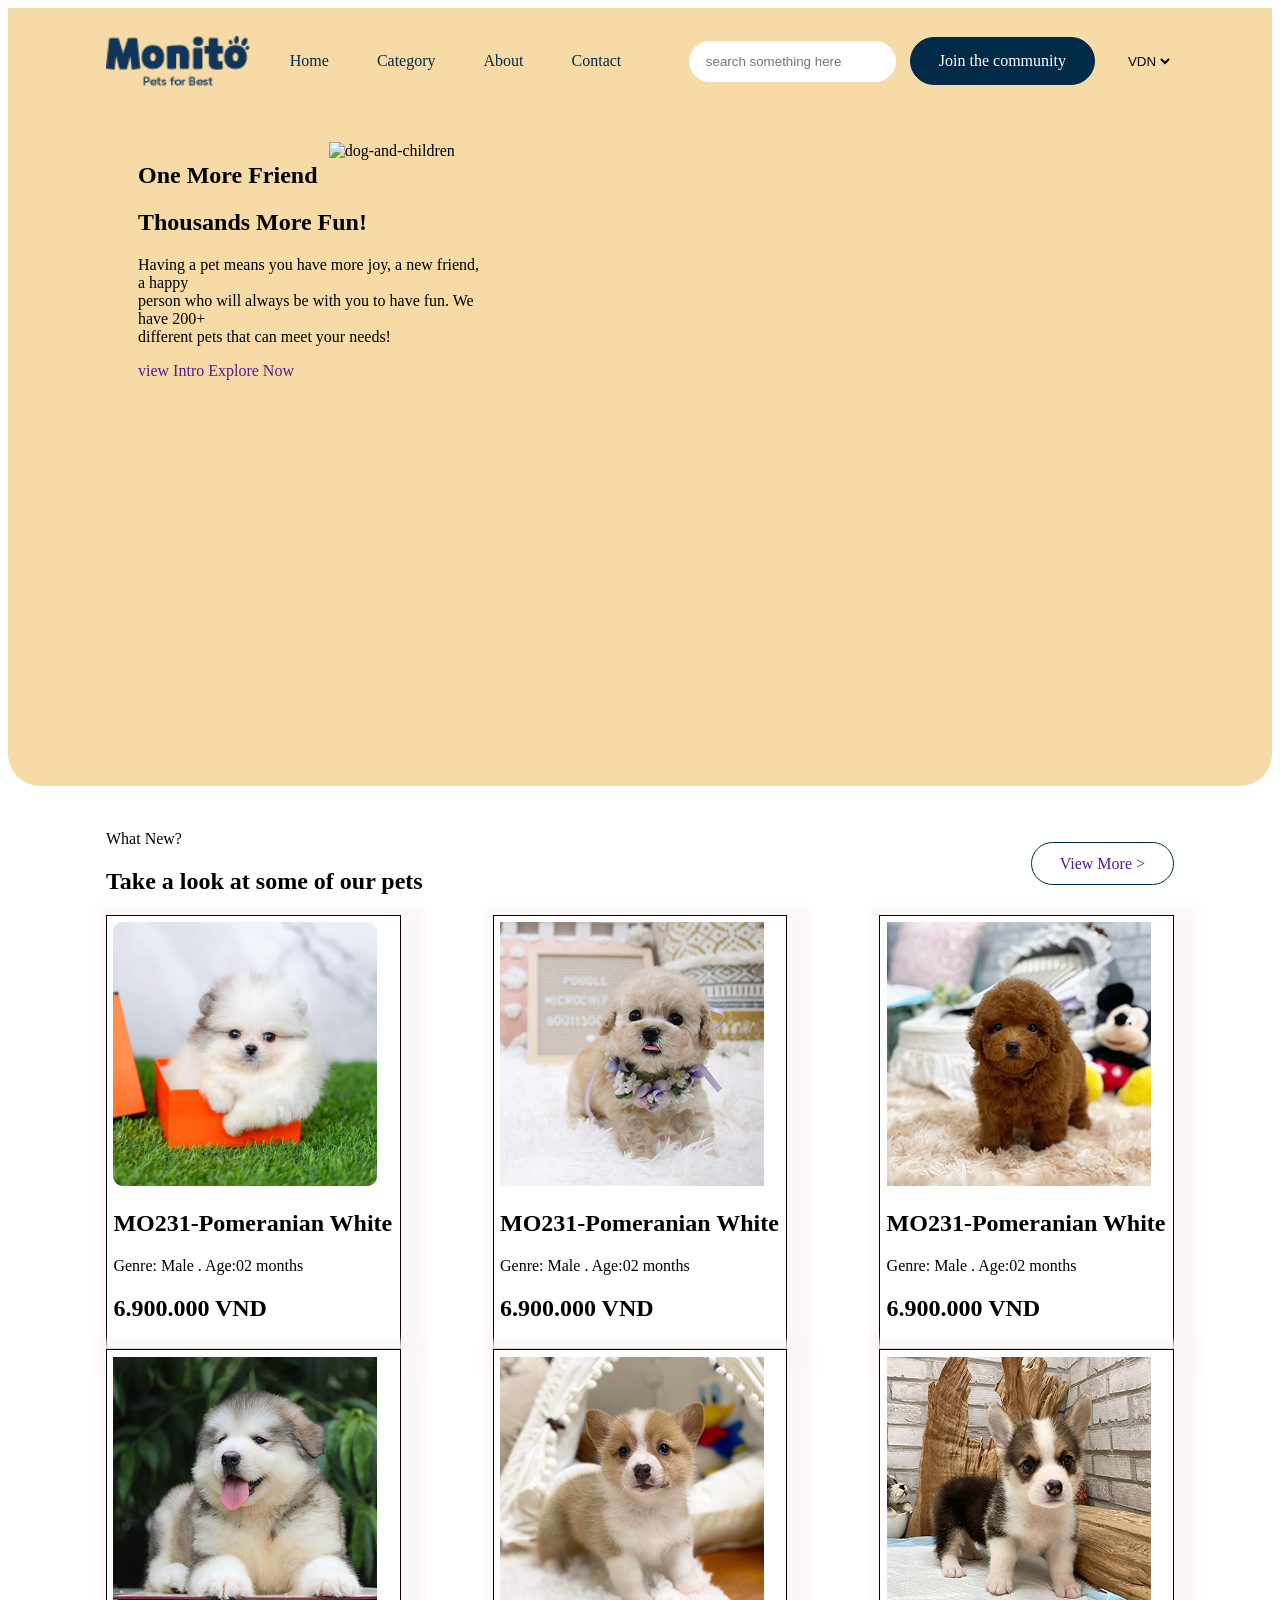
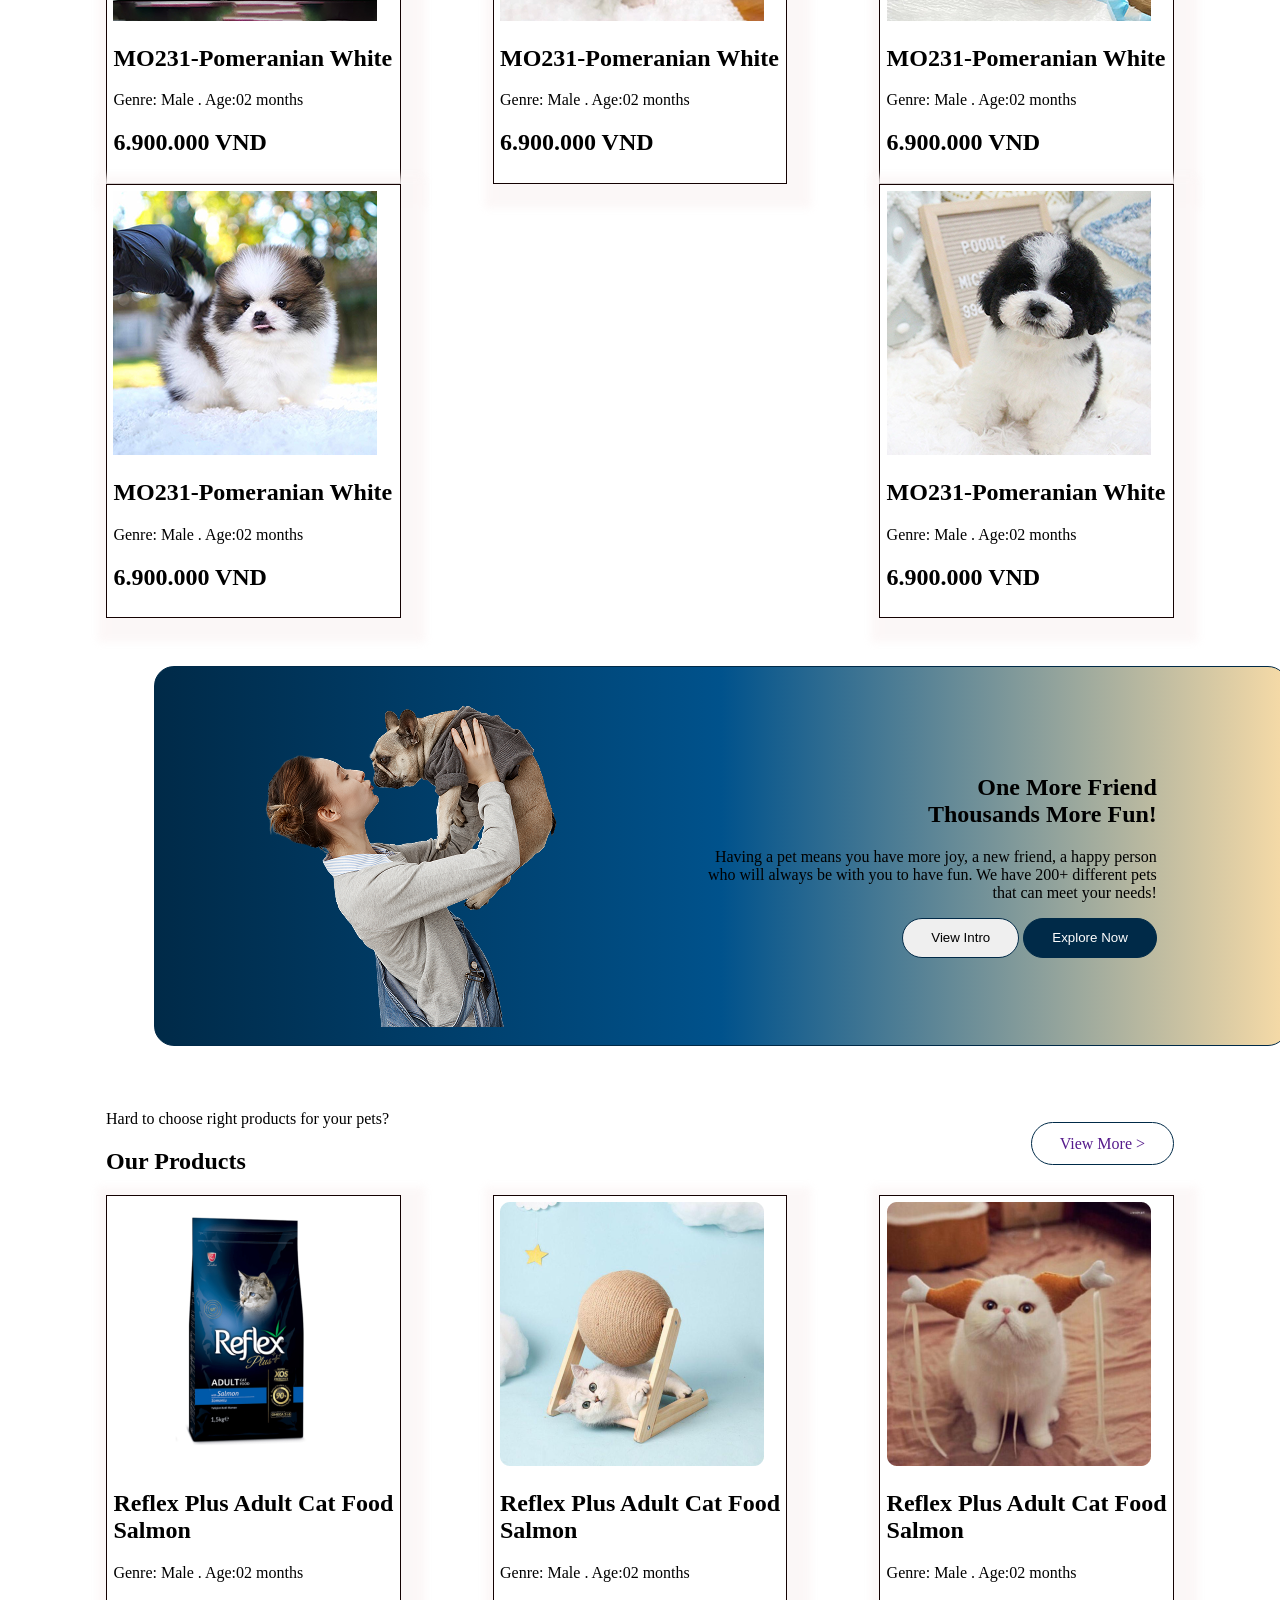
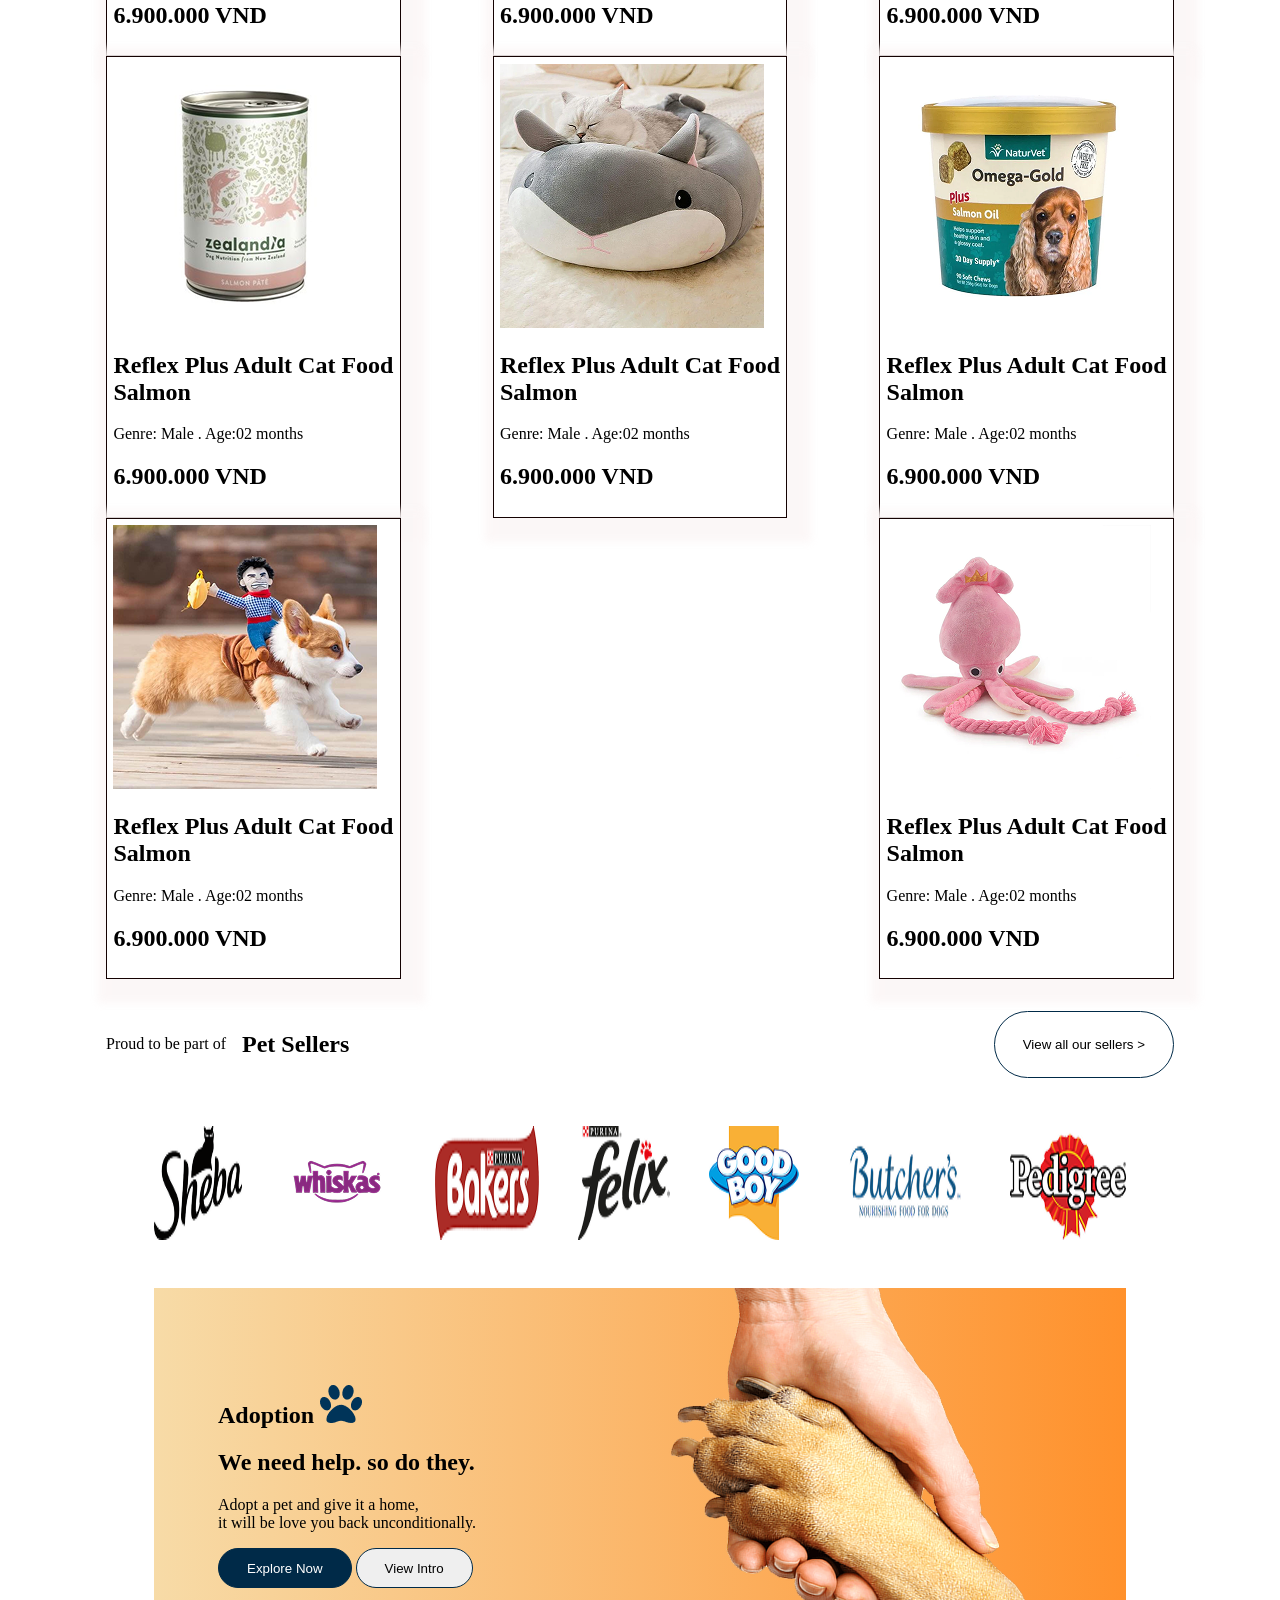
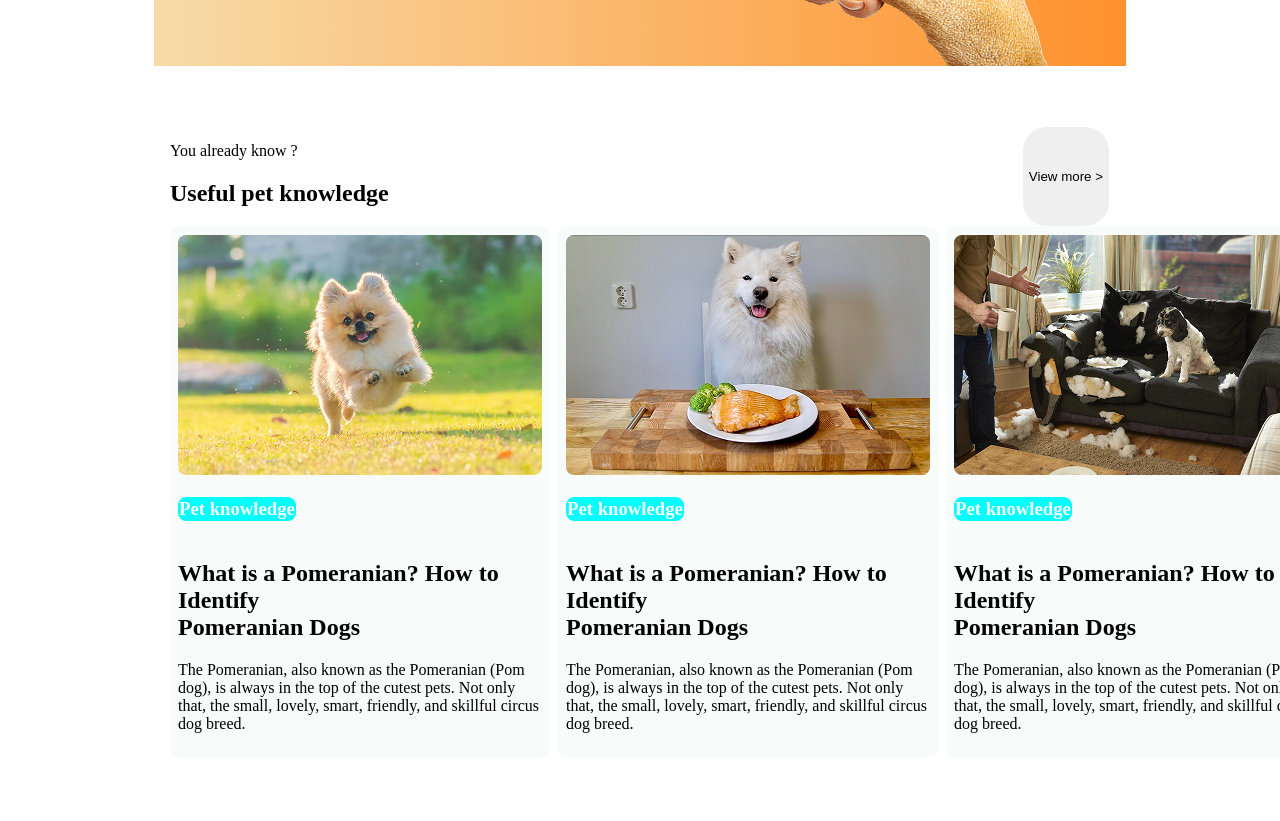
==== commit ec52f2f8: "finalisation de la balise main" ====
--- a/index.html
+++ b/index.html
@@ -233,13 +233,15 @@
             </div> 
         </section>
         <section class="end-section">
-            <div>
-                <p>You already know ?</p>
-                <h1>Useful pet knowledge</h1>
-                <button>View more ></button>
-            </div>
-            <div>
-                <div>
+            <div class="end-section-div1">
+                <div class="end-section-div1-2">
+                    <p>You already know ?</p>
+                    <h1>Useful pet knowledge</h1>
+                </div>
+                <button class="ornement">View more ></button>
+            </div>
+            <div class="image-align">
+                <div class="align-three-images">
                     <img src="Asset/image 3 (1).png" alt="">
                     <div>
                         <h3>Pet knowledge</h3>
@@ -247,7 +249,7 @@
                         <p>The Pomeranian, also known as the Pomeranian (Pom <br> dog), is always in the top of the cutest pets. Not only <br>that, the small, lovely, smart, friendly, and skillful circus dog breed.</p>
                     </div>
                 </div>
-                <div>
+                <div class="align-three-images">
                     <img src="Asset/image 3 (2).png" alt="">
                      <div>
                         <h3>Pet knowledge</h3>
@@ -255,7 +257,7 @@
                         <p>The Pomeranian, also known as the Pomeranian (Pom <br> dog), is always in the top of the cutest pets. Not only <br>that, the small, lovely, smart, friendly, and skillful circus dog breed.</p>
                     </div>
                 </div>
-                <div>
+                <div class="align-three-images">
                     <img src="Asset/image 3 (3).png" alt="">
                      <div>
                         <h3>Pet knowledge</h3>
--- a/main.css/style.css
+++ b/main.css/style.css
@@ -215,7 +215,45 @@
                
 
         }
-        .end.section{
+        .end-section{
+            padding: 1.75rem 4rem;
+
+            .end-section-div1{
+                display: flex;
+                justify-content: space-between;
+
+
+                .ornement{
+                    border:white 0.1rem solid;
+                    border-radius: 1.56rem;
+
+                }
+            }
+
+            .image-align{
+                display: flex;
+                justify-content: space-between;
+                gap: 0.5rem;
+
+                .align-three-images{
+                    padding: 0.5rem;
+                    border-radius: 0.5rem;
+                    box-shadow: 0 1 #00000014;
+                    background-color: rgb(247, 252, 250);
+
+                    img{
+                        border-radius: 0.5rem;
+                    }
+
+                    div h3{
+                        display: inline-block;
+                        border: aqua 0.1rem solid;
+                        border-radius: 0.5rem;
+                        background-color: aqua;
+                        color: white;
+                    }
+                }
+            }
             
         }
     }
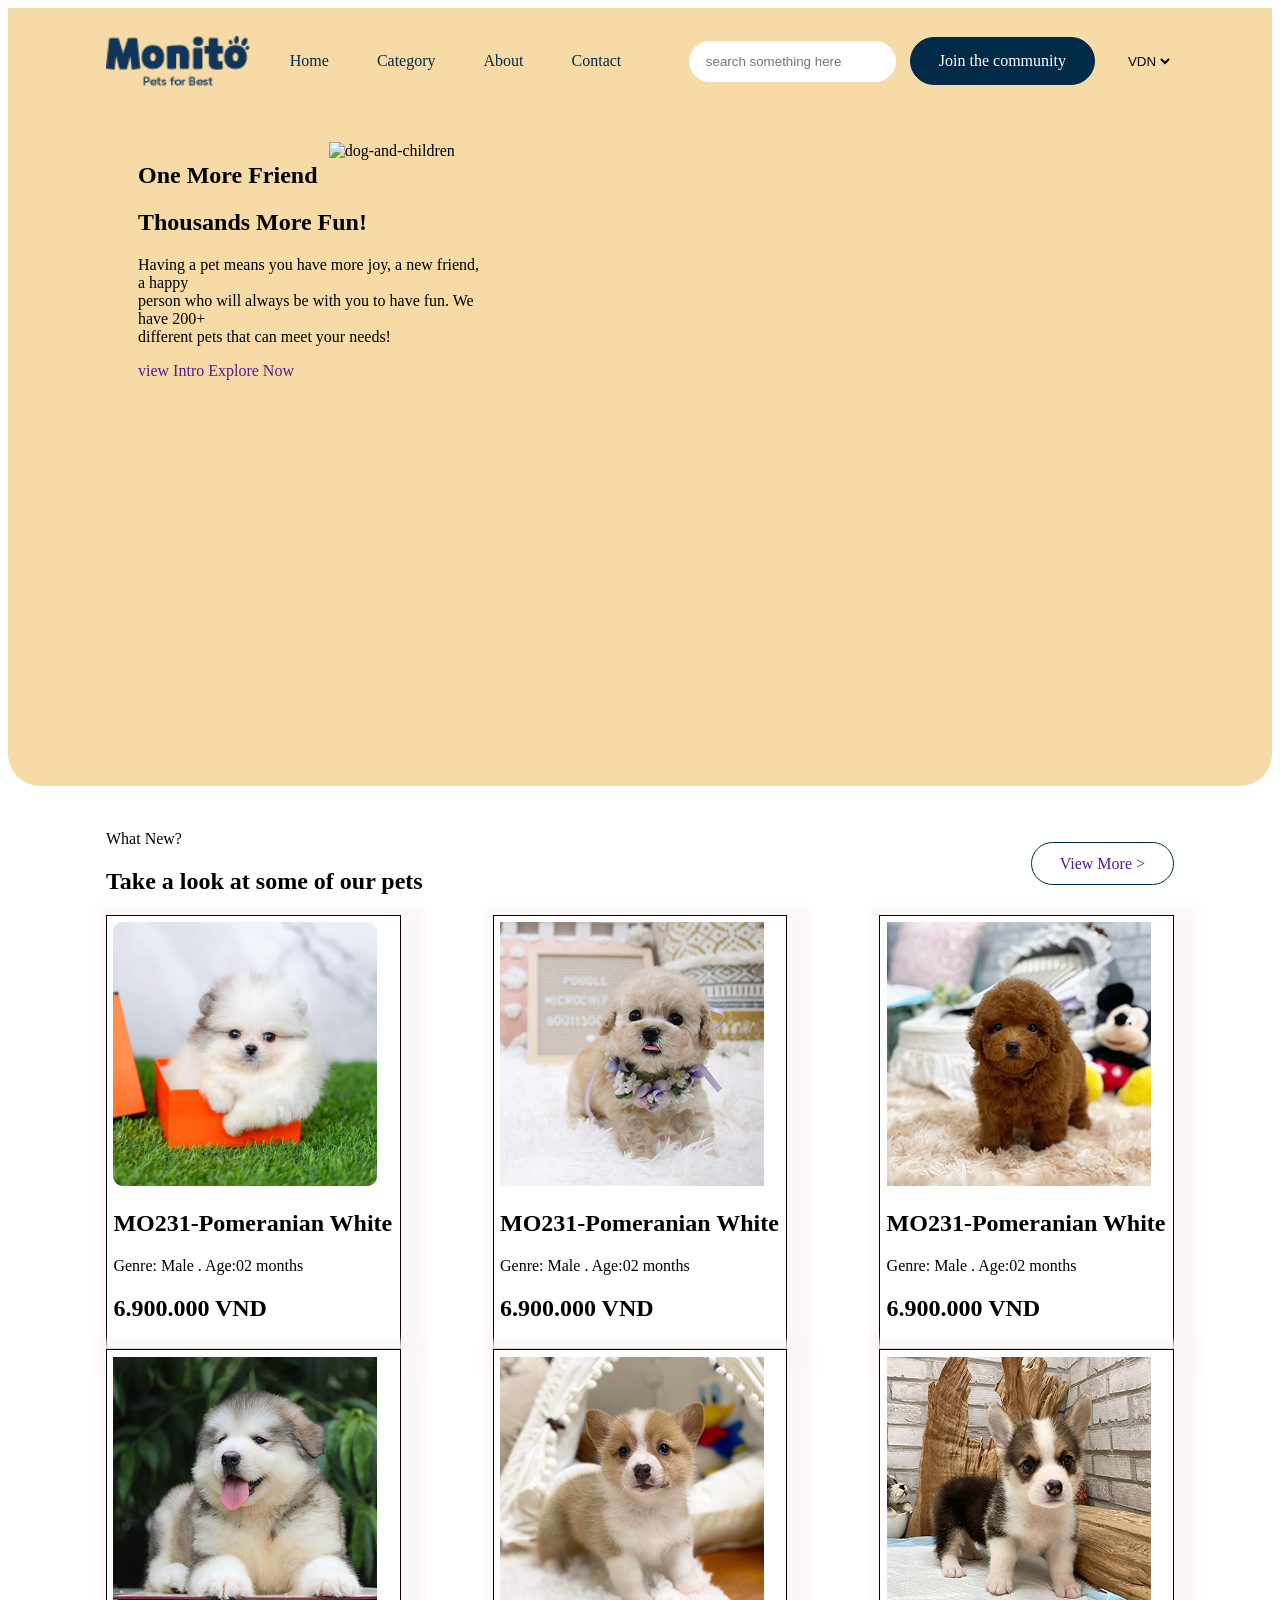
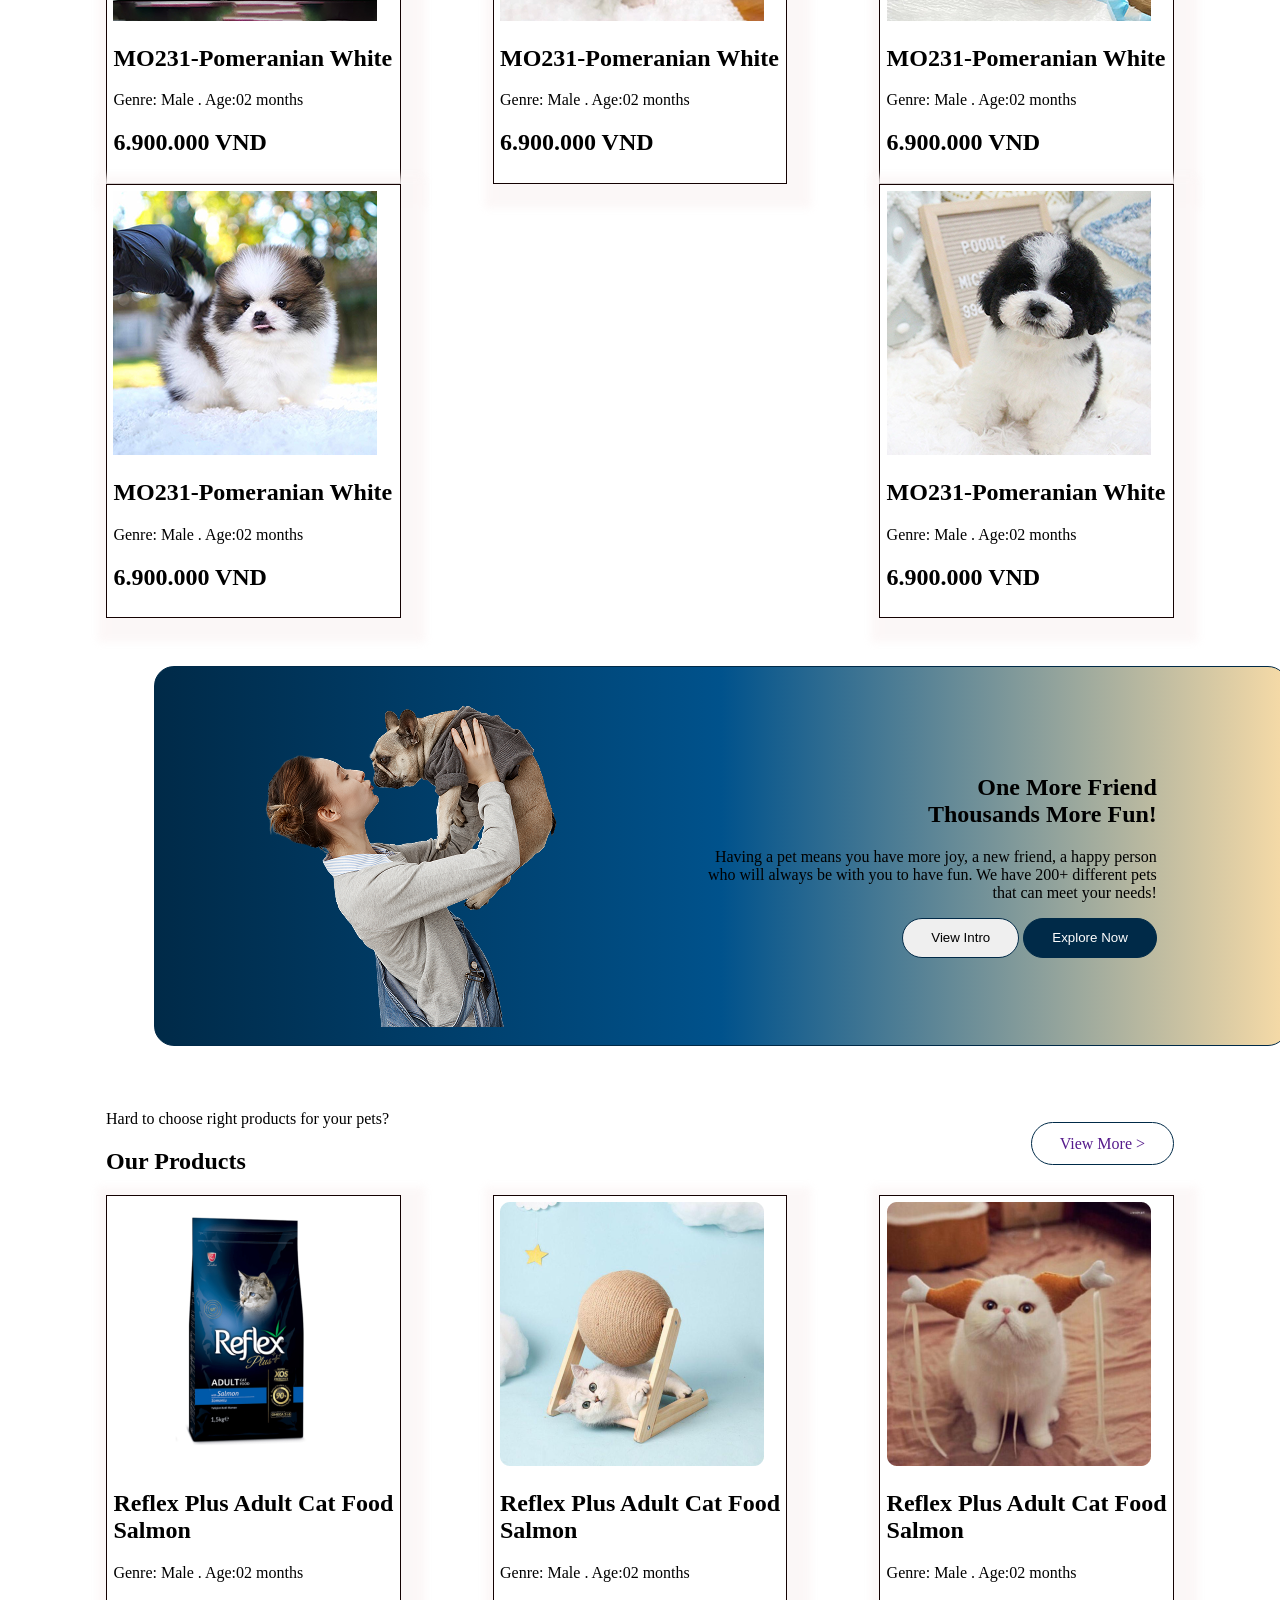
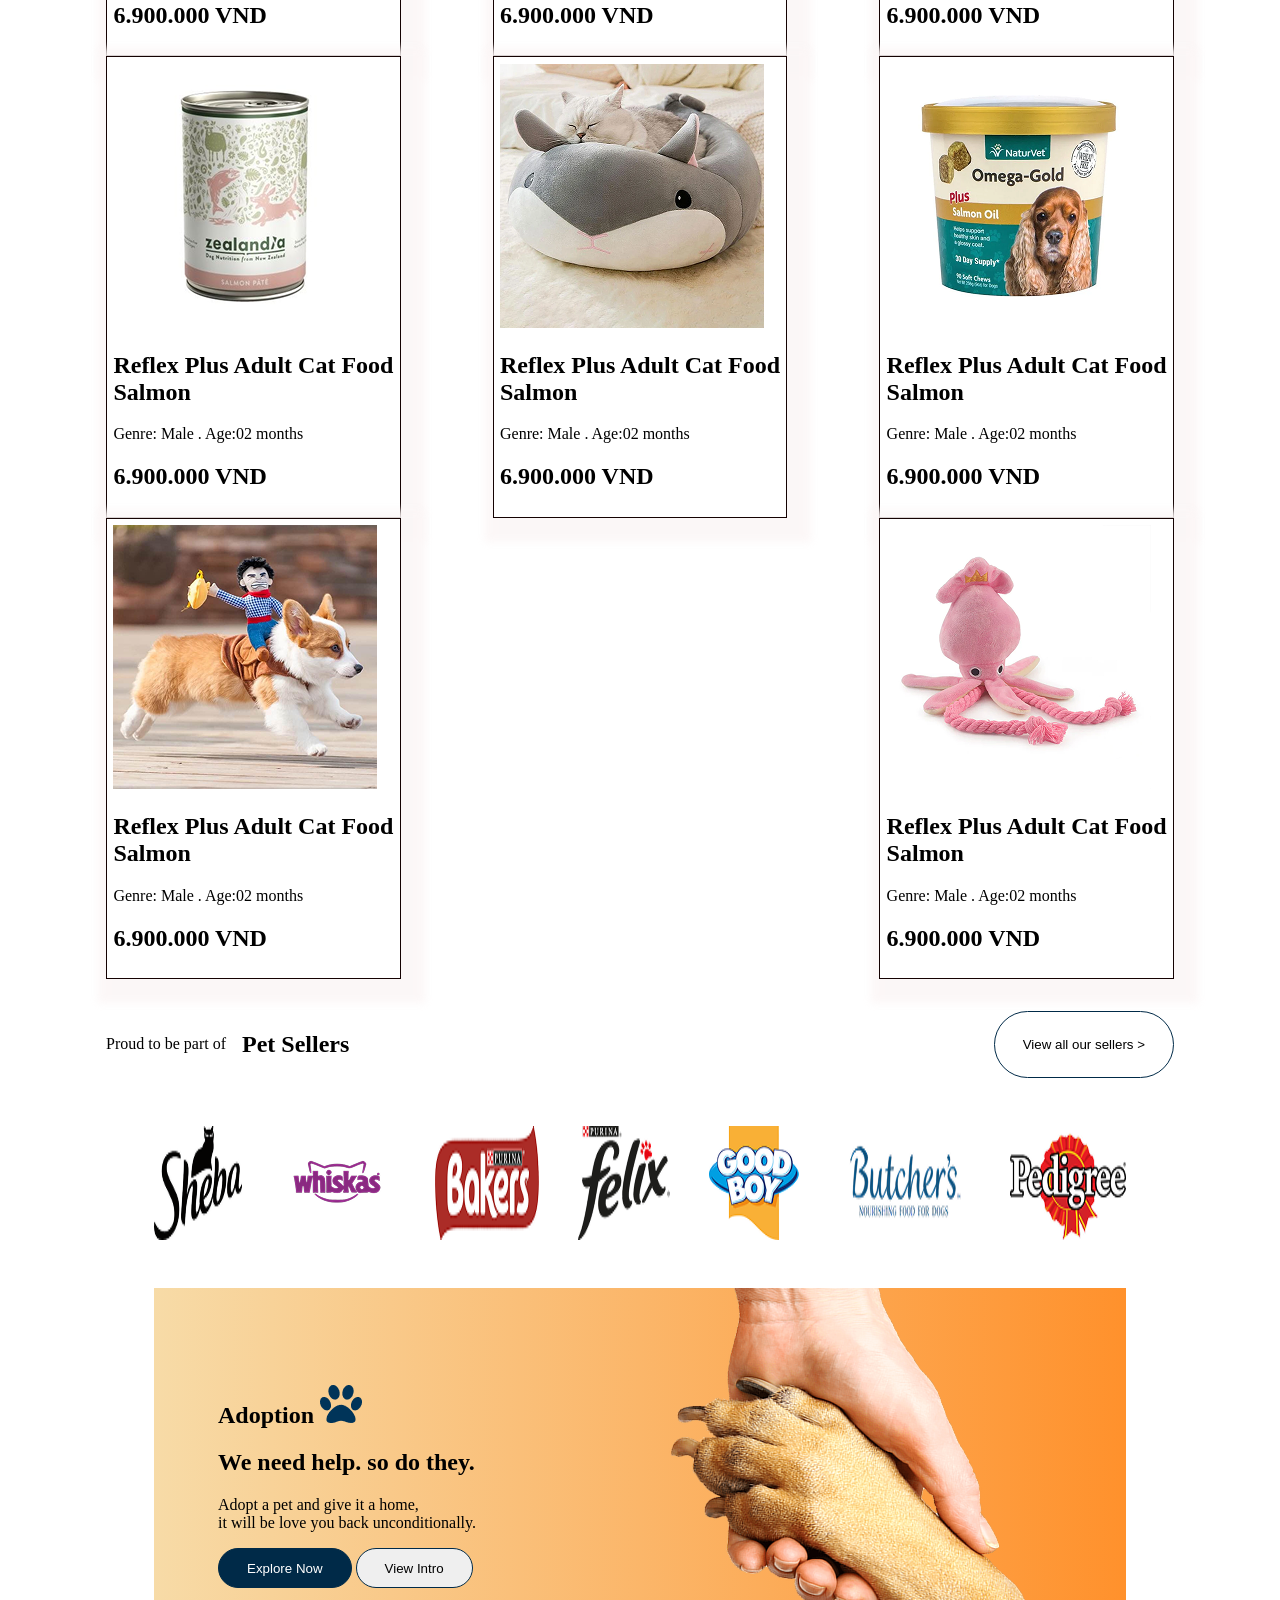
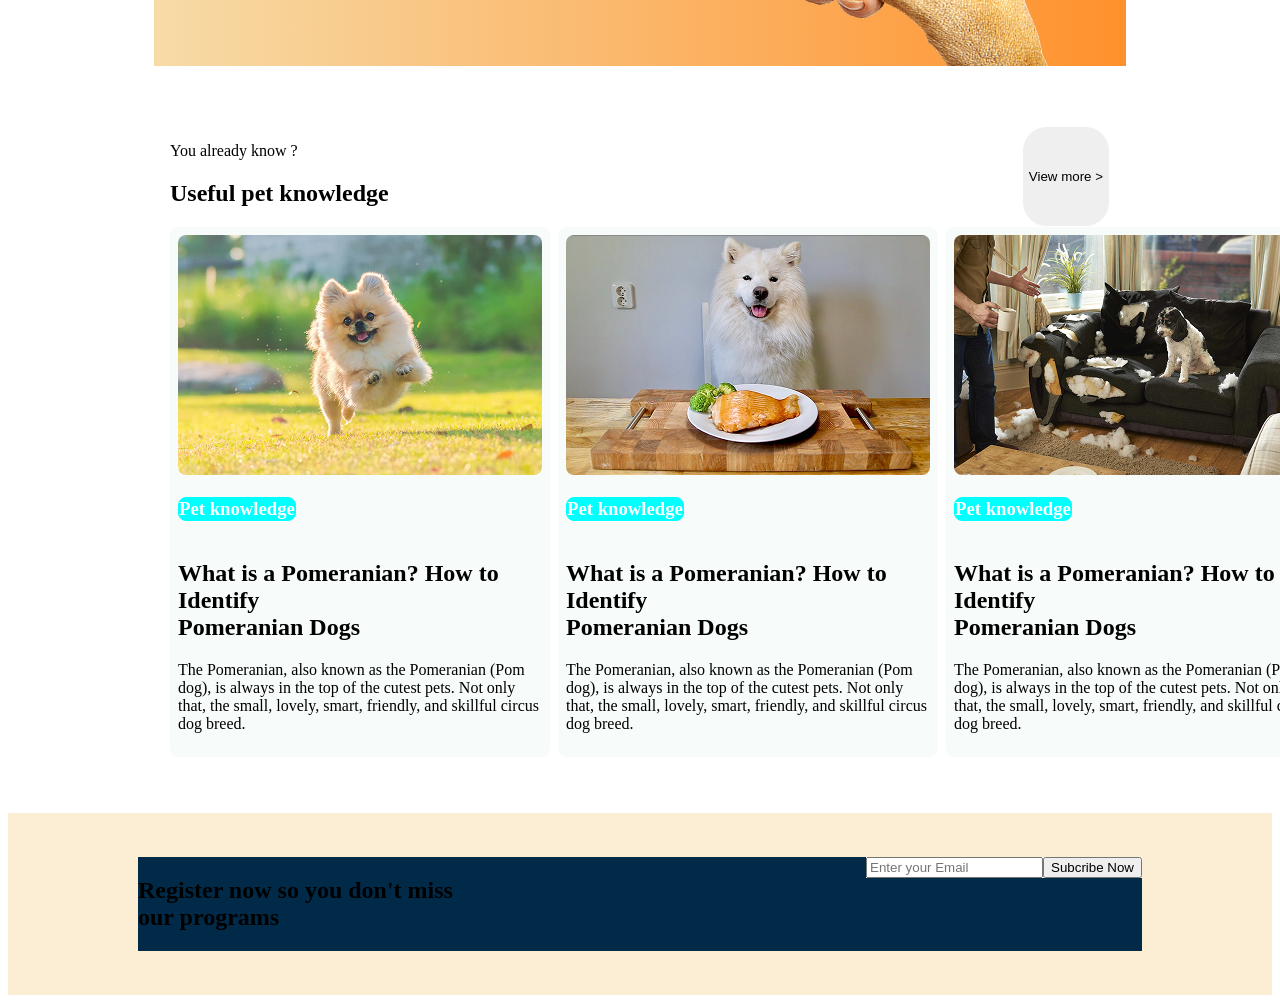
==== commit 4b53f0a4: "mise en place des elements de la balide footer" ====
--- a/index.html
+++ b/index.html
@@ -268,6 +268,21 @@
             </div>
         </section>
     </main>
+    <footer>
+        <div class="footer1">
+            <div>
+                <h2>Register now so you don't miss <br>our programs</h2>
+                <form action="" class="formulaire">
+                    <div>
+                        <input type="email" placeholder="Enter your Email">
+                        <button>Subcribe Now</button>
+                    </div>
+                </form>
+            </div>
+            <div></div>
+            <div></div>
+        </div>
+    </footer>
     
 </body>
 </html>
--- a/main.css/style.css
+++ b/main.css/style.css
@@ -256,6 +256,25 @@
             }
             
         }
+
+    }
+    footer{
+        padding: 2.75rem 8.125rem;
+        background-color: #FCEED5;
+
+        .footer1{
+            div{
+                background-color: var(--Color-Dark-Blue);
+                display: flex;
+                justify-content: space-between;
+
+                .formulaire div{
+                    background-color: white;
+                }
+            }
+
+        }
+        
     }
 
 
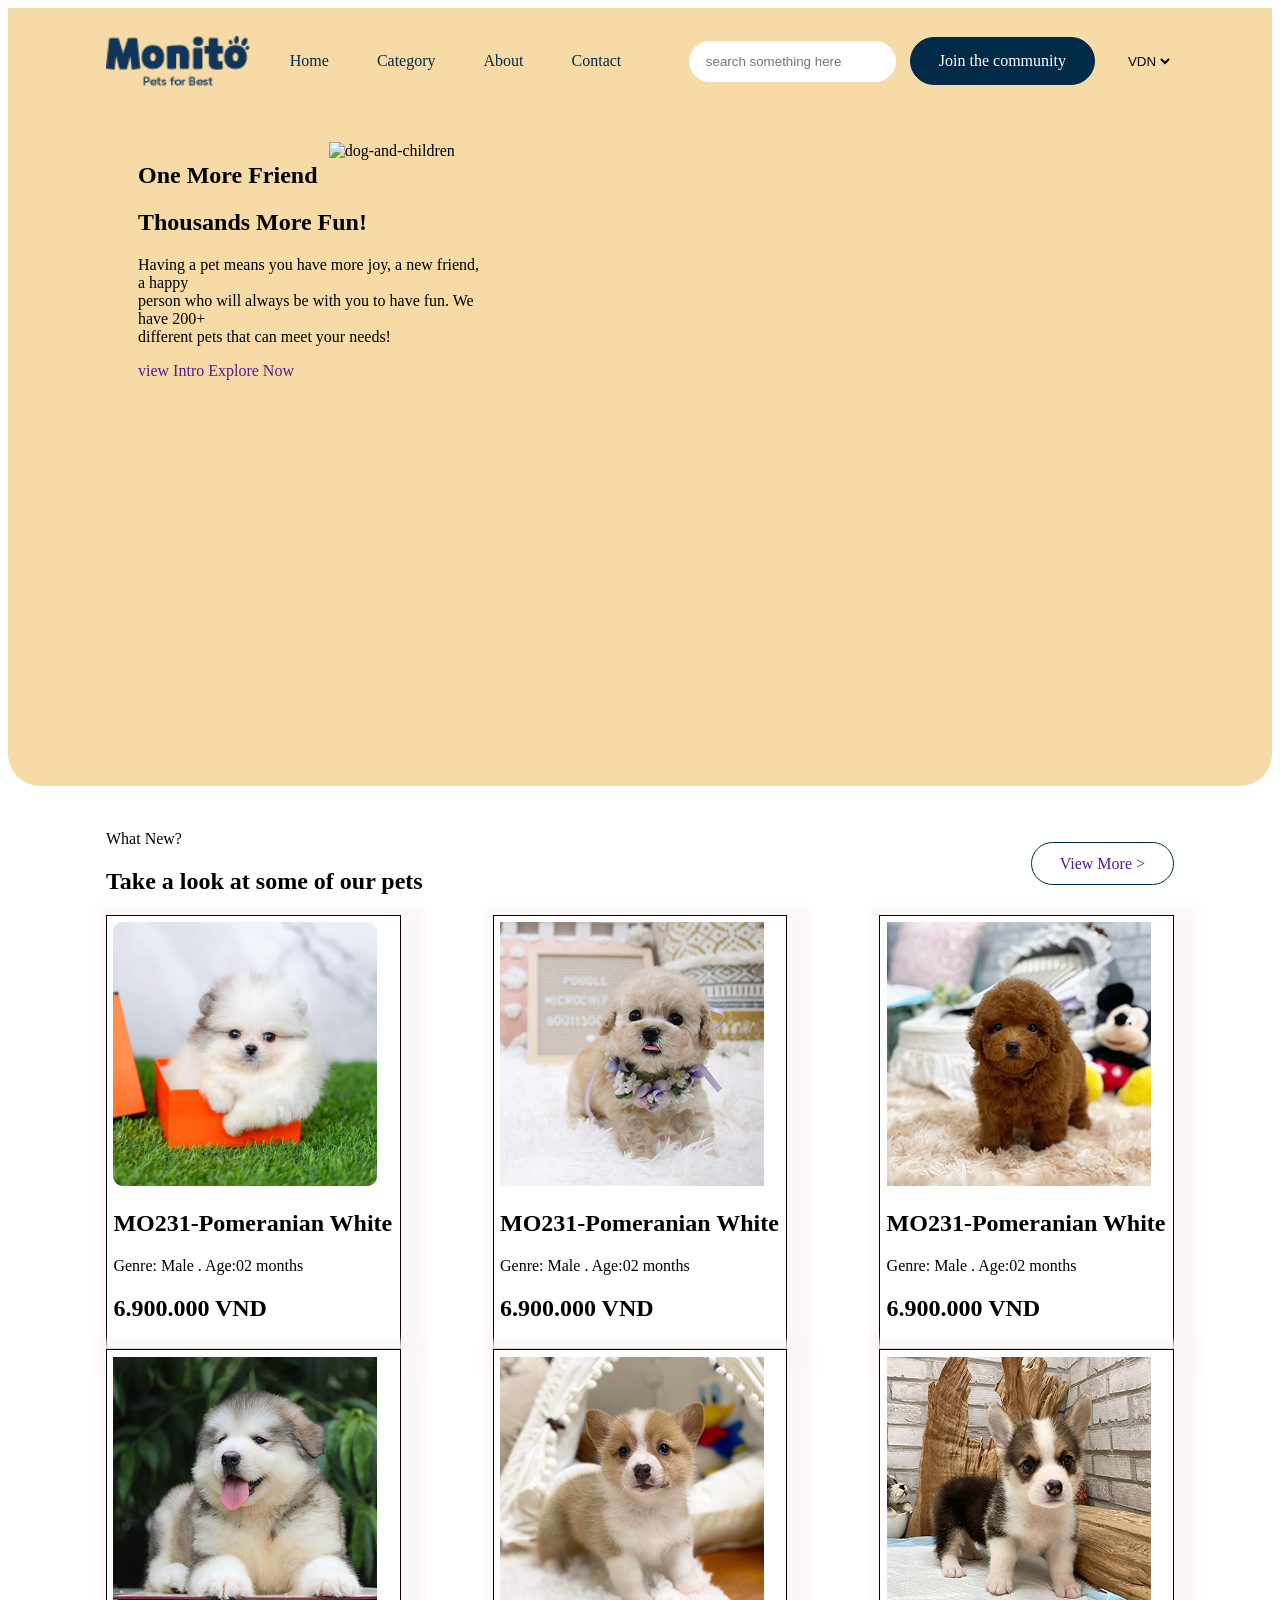
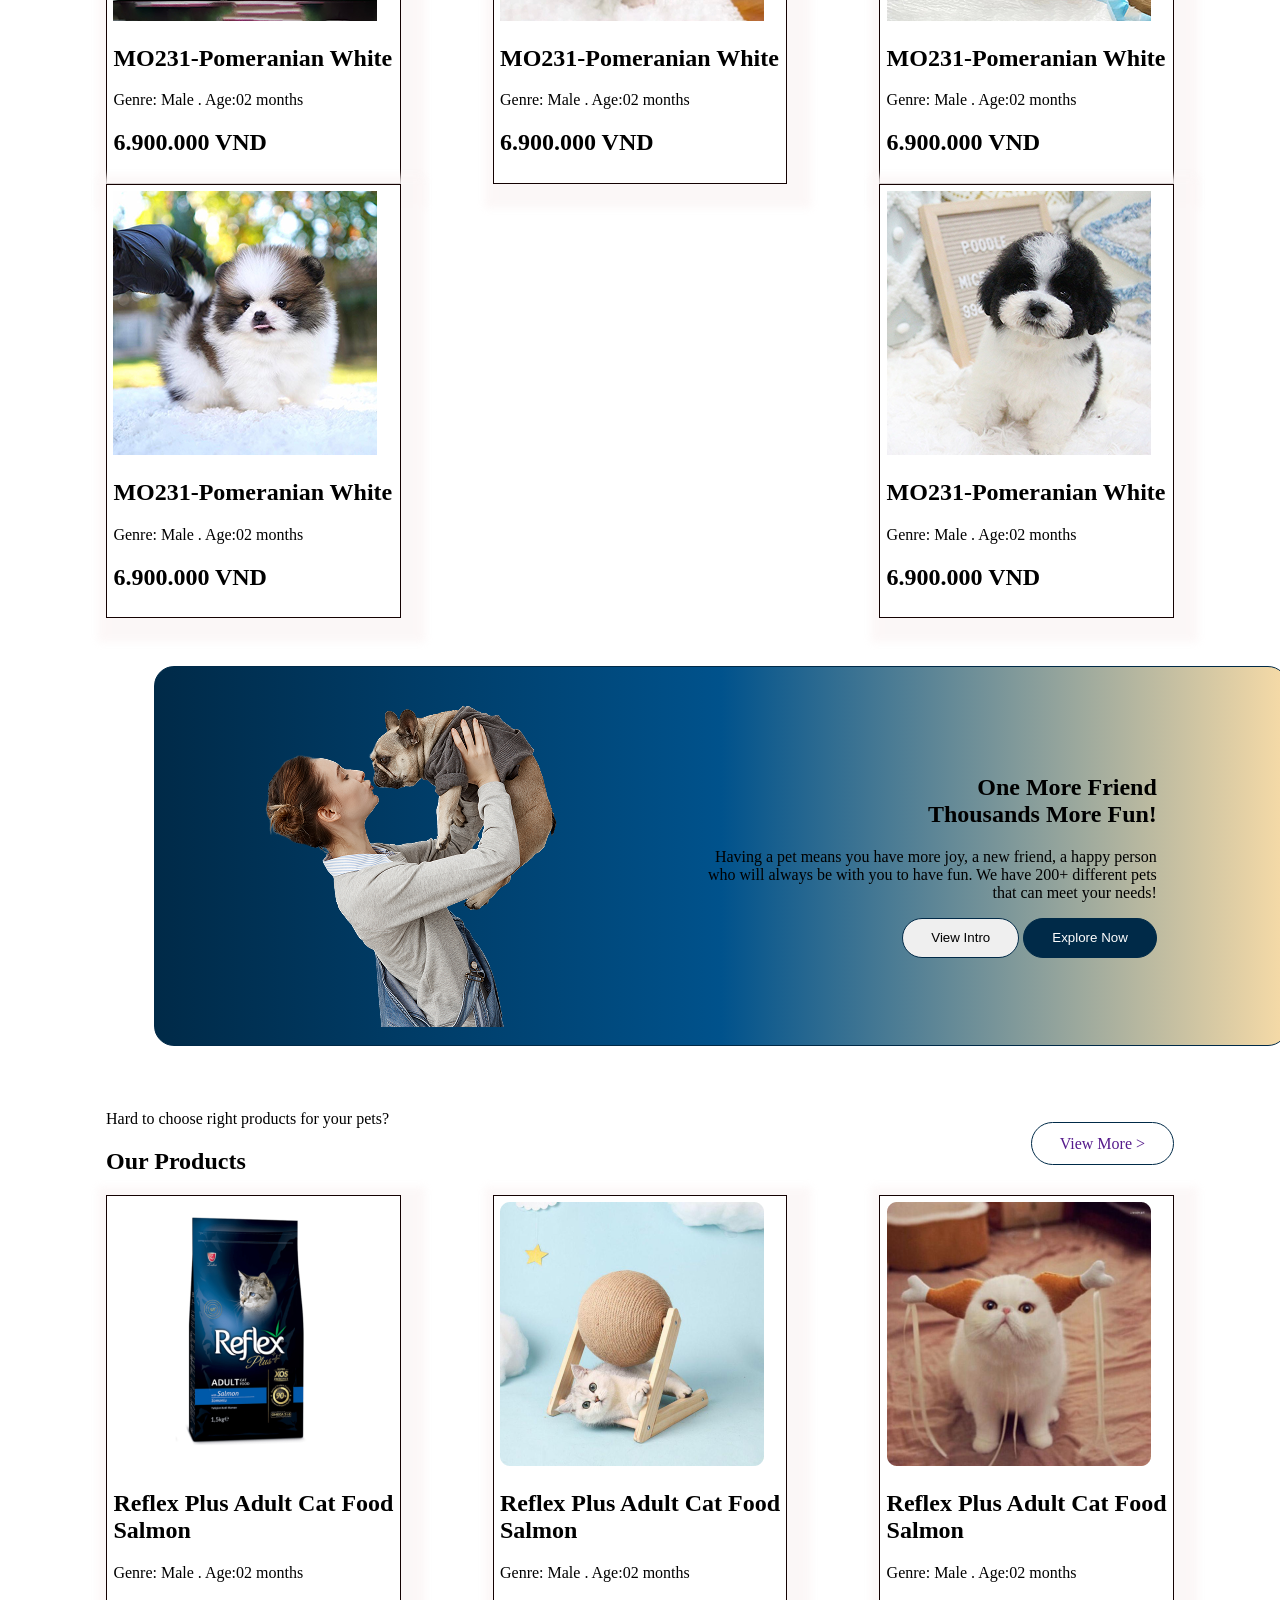
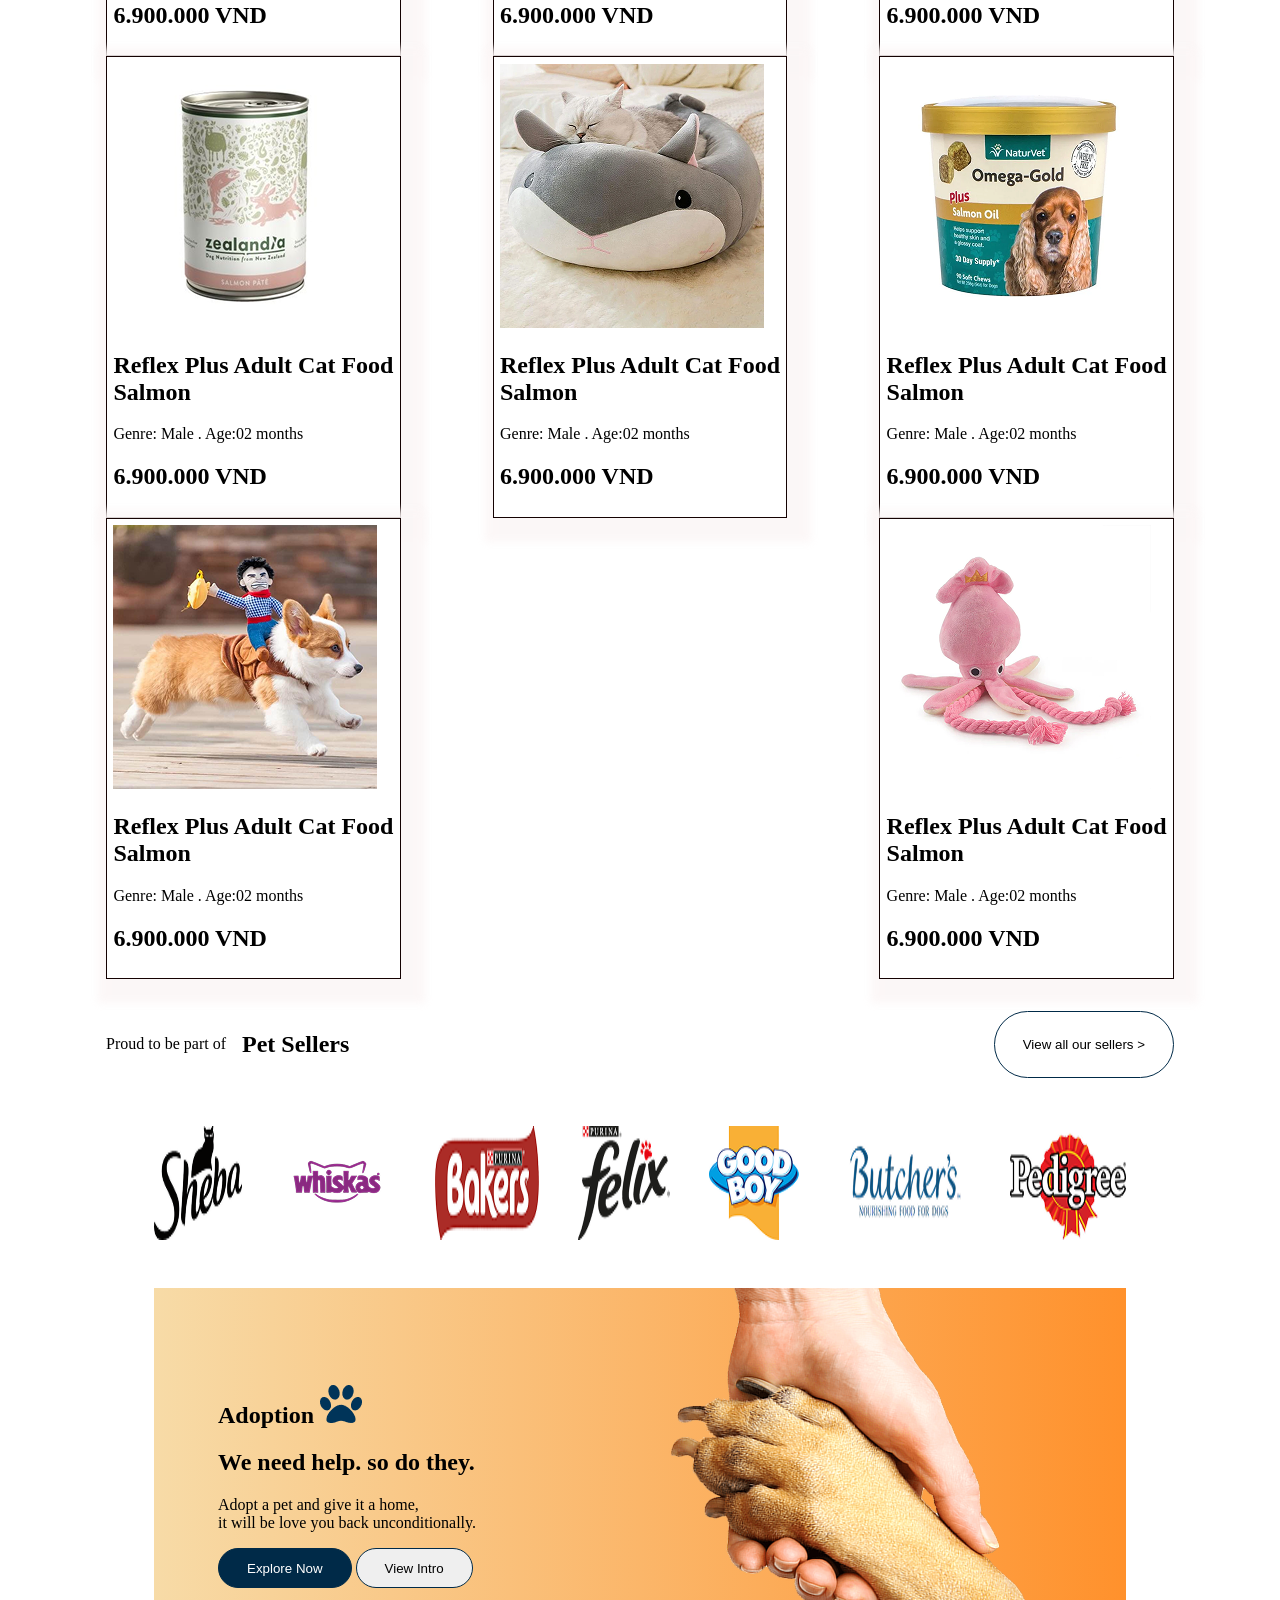
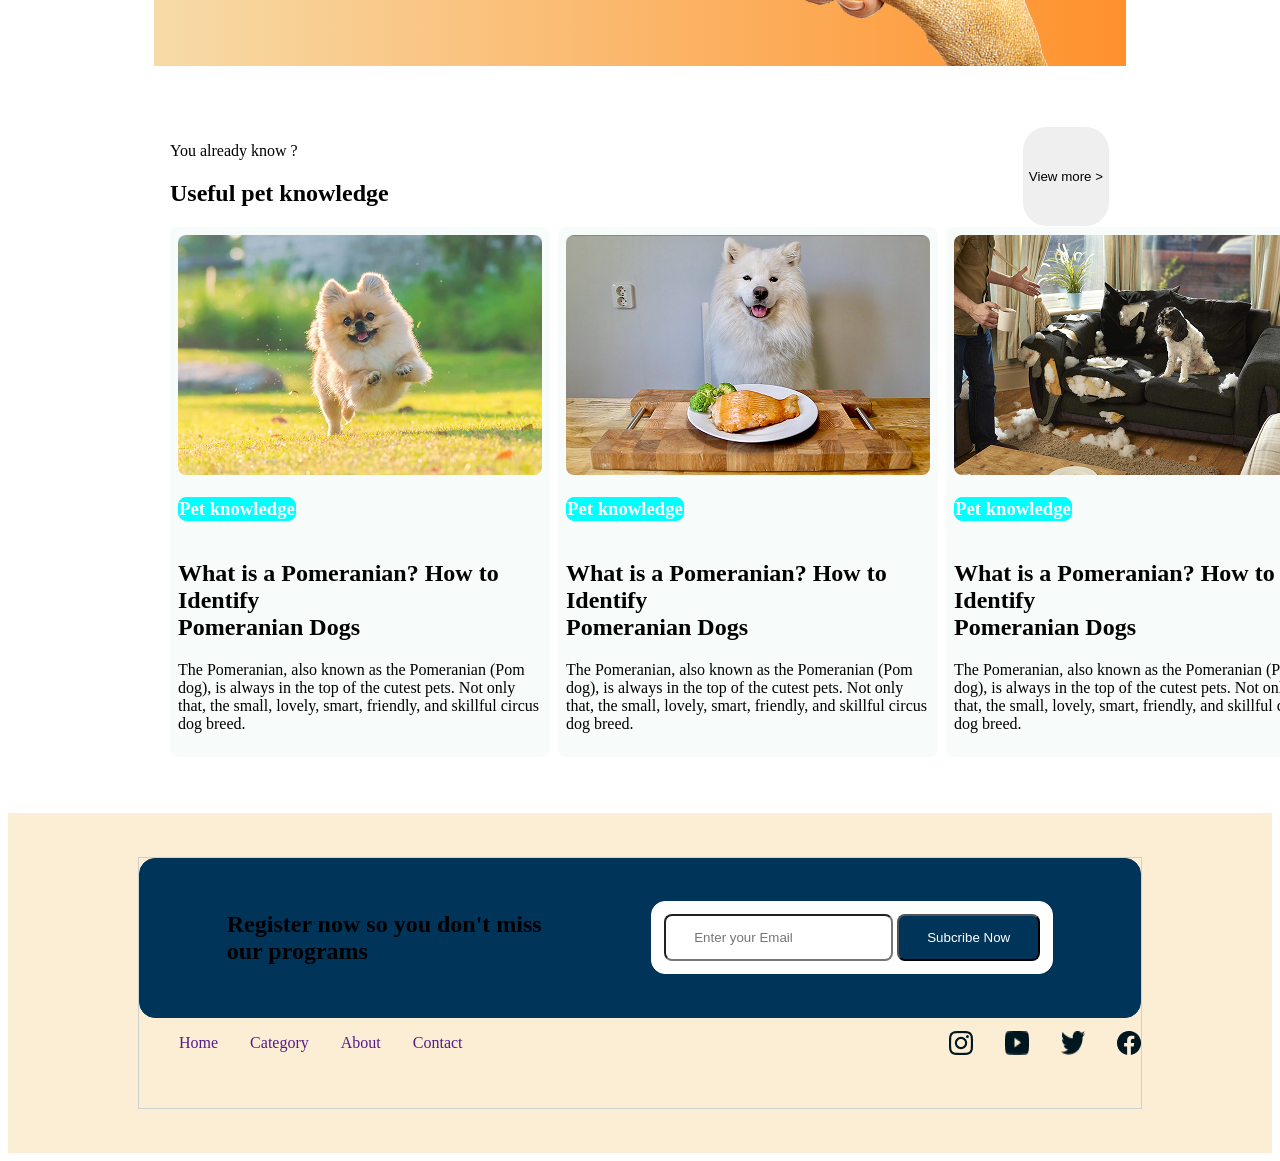
==== commit fe93e12b: "finalisation du formulaire et des liens dans la balise footer" ====
--- a/index.html
+++ b/index.html
@@ -270,16 +270,39 @@
     </main>
     <footer>
         <div class="footer1">
-            <div>
+            <div class="frame23">
                 <h2>Register now so you don't miss <br>our programs</h2>
-                <form action="" class="formulaire">
-                    <div>
+                <div class="frame24">
+                    <form action="" class="formulaire">
                         <input type="email" placeholder="Enter your Email">
                         <button>Subcribe Now</button>
-                    </div>
-                </form>
-            </div>
-            <div></div>
+                    </form>
+                </div>
+            </div>
+            <div class="lien-icon">
+                <div class="lien2">
+                    <ul>
+                        <li>
+                           <a href="">Home</a>
+                        </li>
+                        <li>
+                           <a href="">Category</a>
+                        </li>
+                        <li>
+                           <a href="">About</a>
+                        </li>
+                        <li>
+                           <a href="">Contact</a>
+                        </li>
+                    </ul>  
+                </div>
+                <div class="icon2">
+                    <img src="Asset/Group.png" alt="">
+                    <img src="Asset/Lozenge.png" alt="">
+                    <img src="Asset/Vector (1).png" alt="">
+                    <img src="Asset/Vector.png" alt="">
+                </div>
+            </div>
             <div></div>
         </div>
     </footer>
--- a/main.css/style.css
+++ b/main.css/style.css
@@ -263,15 +263,69 @@
         background-color: #FCEED5;
 
         .footer1{
-            div{
-                background-color: var(--Color-Dark-Blue);
-                display: flex;
-                justify-content: space-between;
-
-                .formulaire div{
-                    background-color: white;
-                }
-            }
+            
+            padding-bottom: 2.5rem;
+            gap: 2.5rem;
+            border: #CCD1D2 0.0625rem solid;
+
+            .frame23{
+                background-color: #003459;
+                border: #003459 solid 0.0625rem;
+                padding: 2rem;
+                border-radius: 1rem;
+                display: flex;
+                justify-content: space-around;
+                align-items: center;
+
+                .frame24{
+                    border: #FFFFFF solid 0.0625rem;
+                    padding: 0.75rem;
+                    background-color: #FFFFFF;
+                    border-radius: 0.875rem;
+                    gap: 0.75rem;
+
+                    input{
+                        padding: 0.875rem 1.75rem;
+                        border-radius: 0.5rem;
+                        gap: 0.625rem;
+                    }
+
+                    button{
+                        padding: 0.875rem 1.75rem;
+                        border-radius: 0.5rem;
+                        gap: 0.625rem;
+                        background-color: #003459;
+                        color: white;
+                    }
+                }
+            
+            }
+               
+            
+            .lien-icon{
+                display: flex;
+                justify-content: space-between;
+                align-items: center;
+
+                .lien2 ul li{
+                    list-style-type: none;
+                }
+                .lien2 ul li a{
+                    text-decoration: none;
+                }
+                .lien2 ul {
+                    display: flex;
+                    gap: 2rem;
+
+                }
+                .icon2{
+                    display: flex;
+                    gap: 2rem;
+                }
+
+            }
+               
+            
 
         }
         
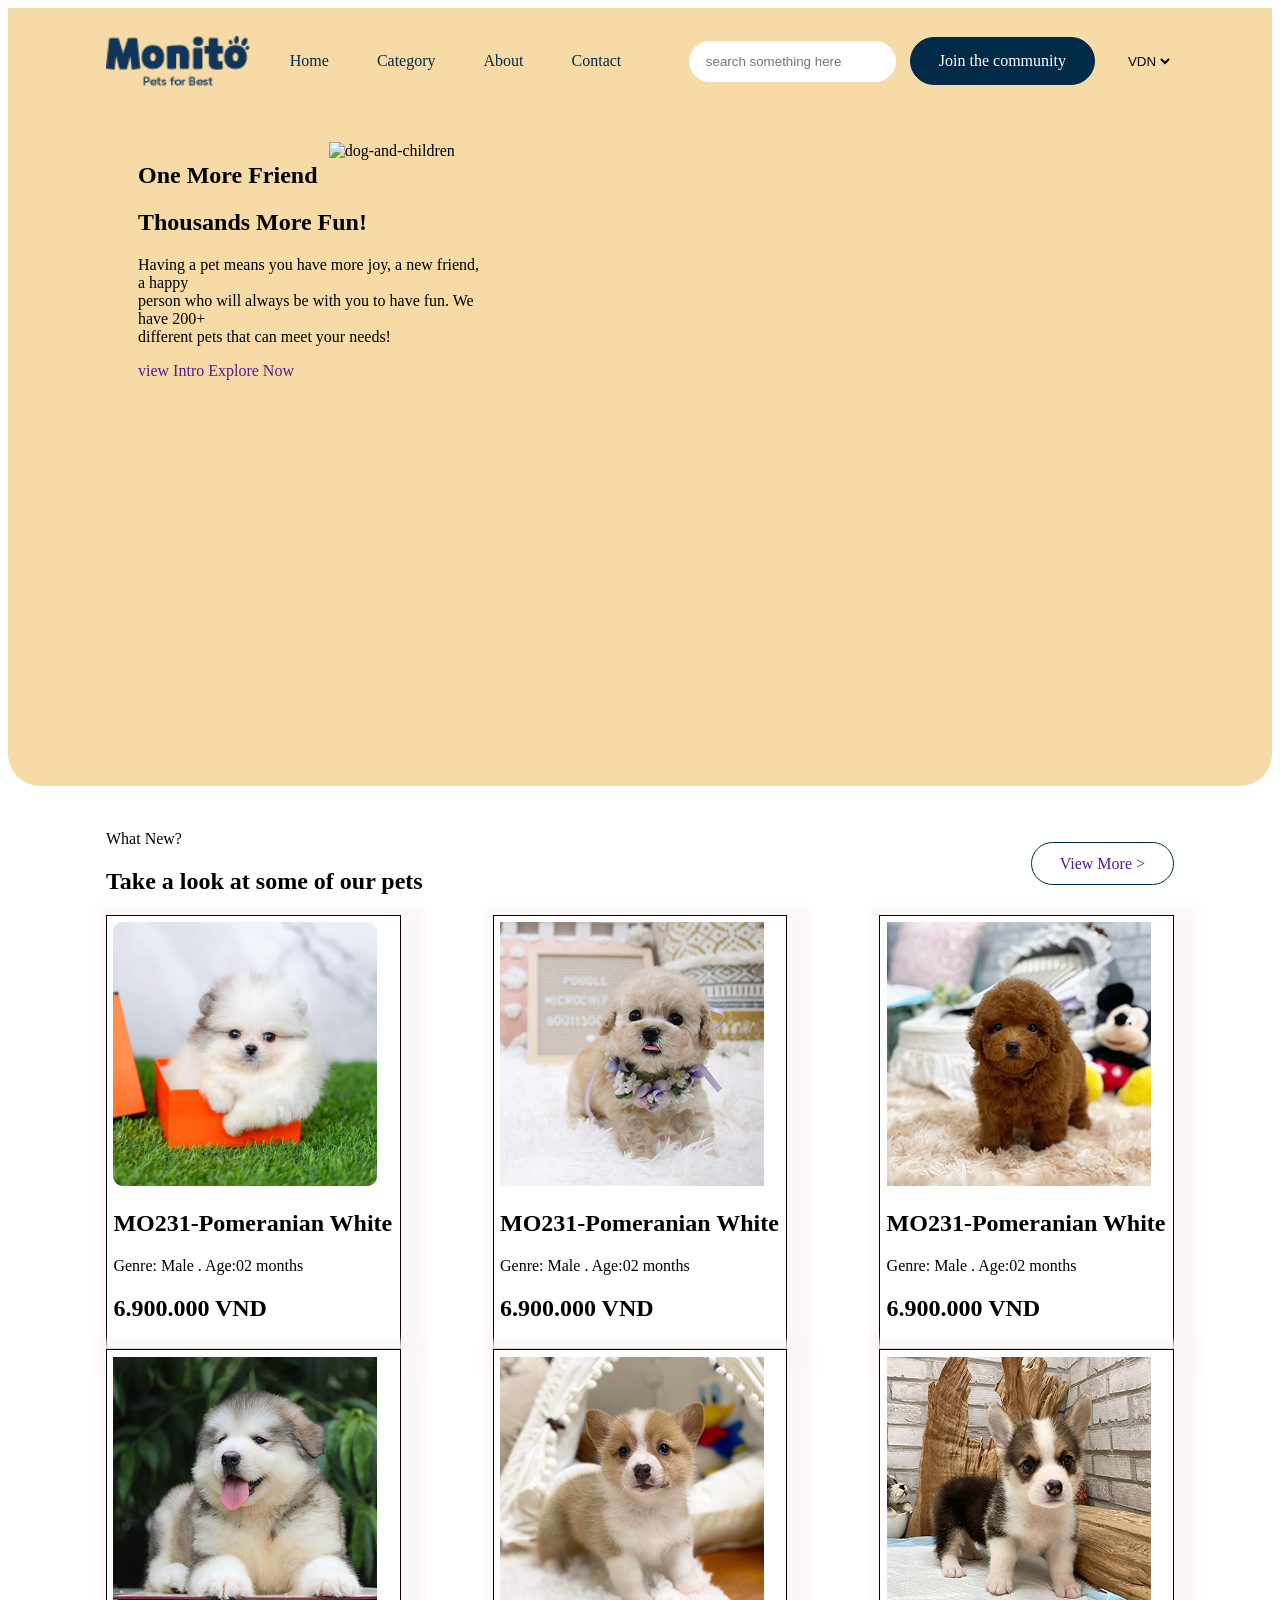
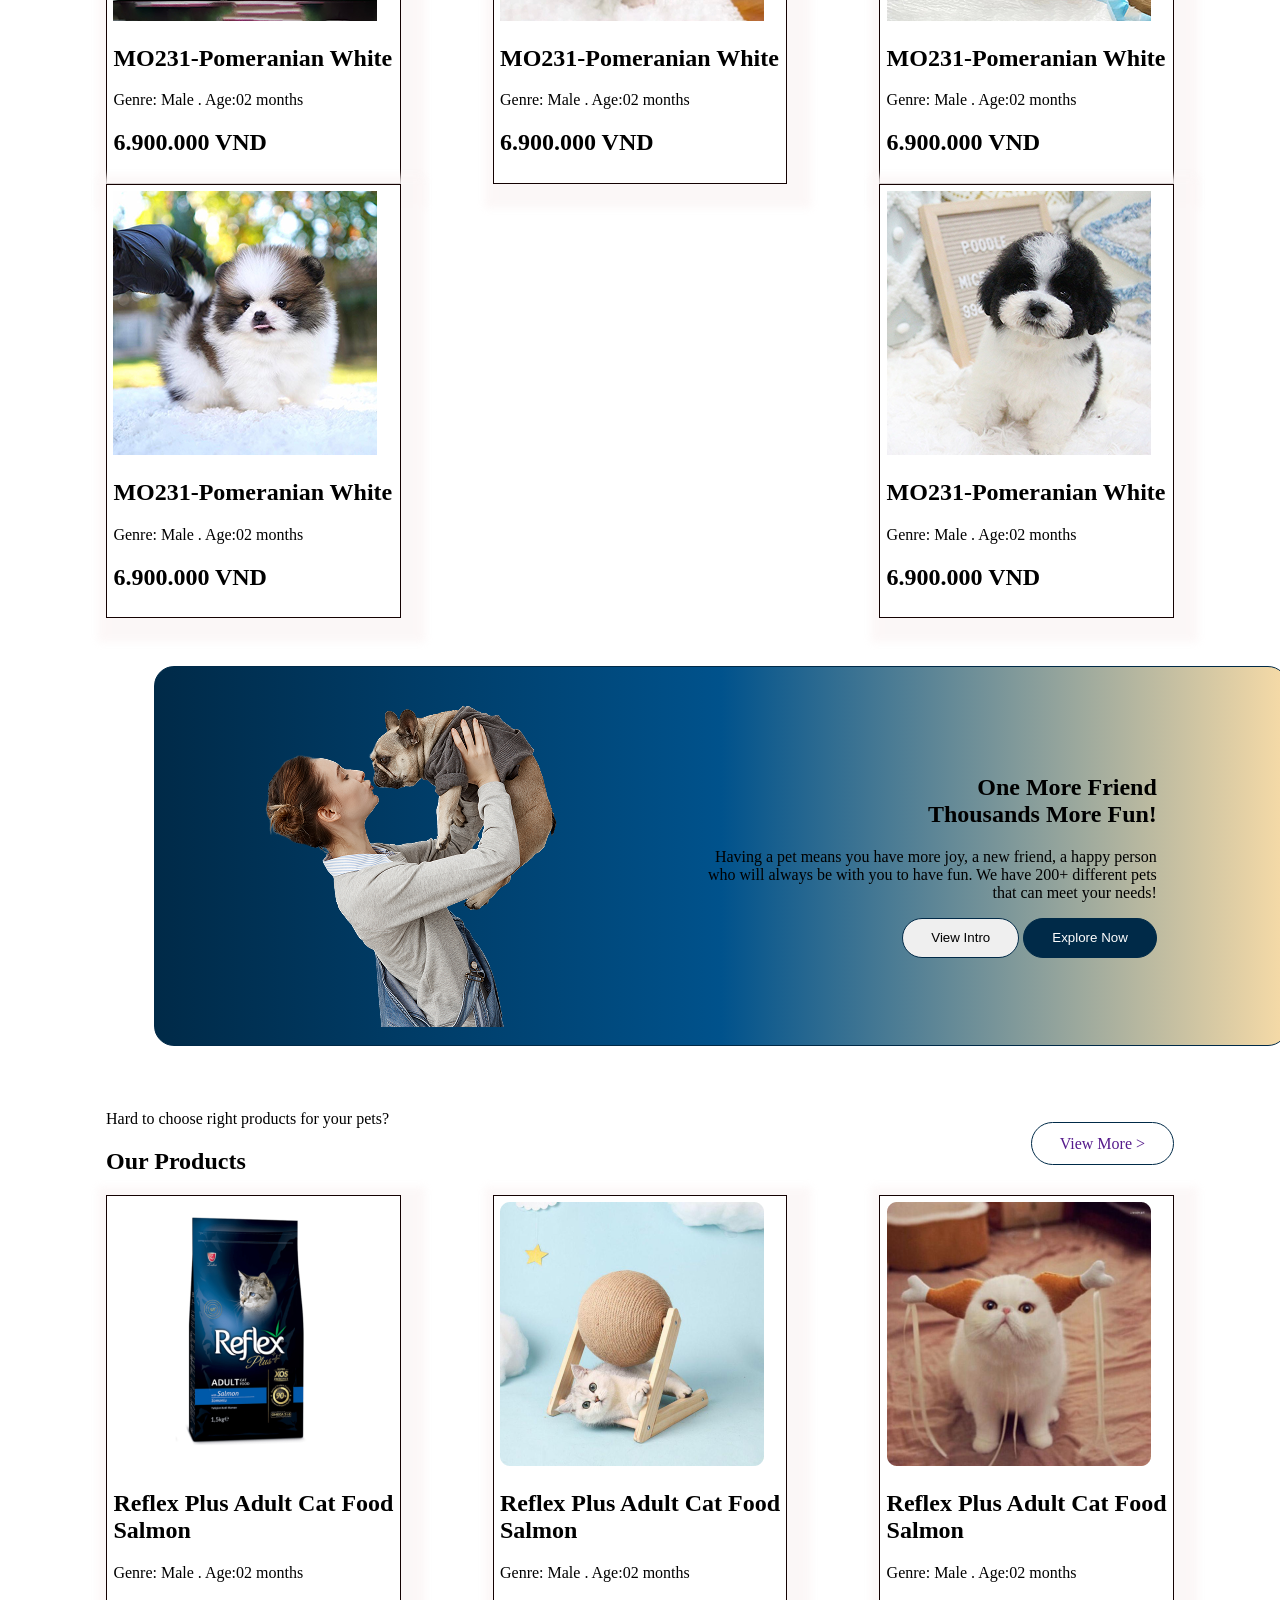
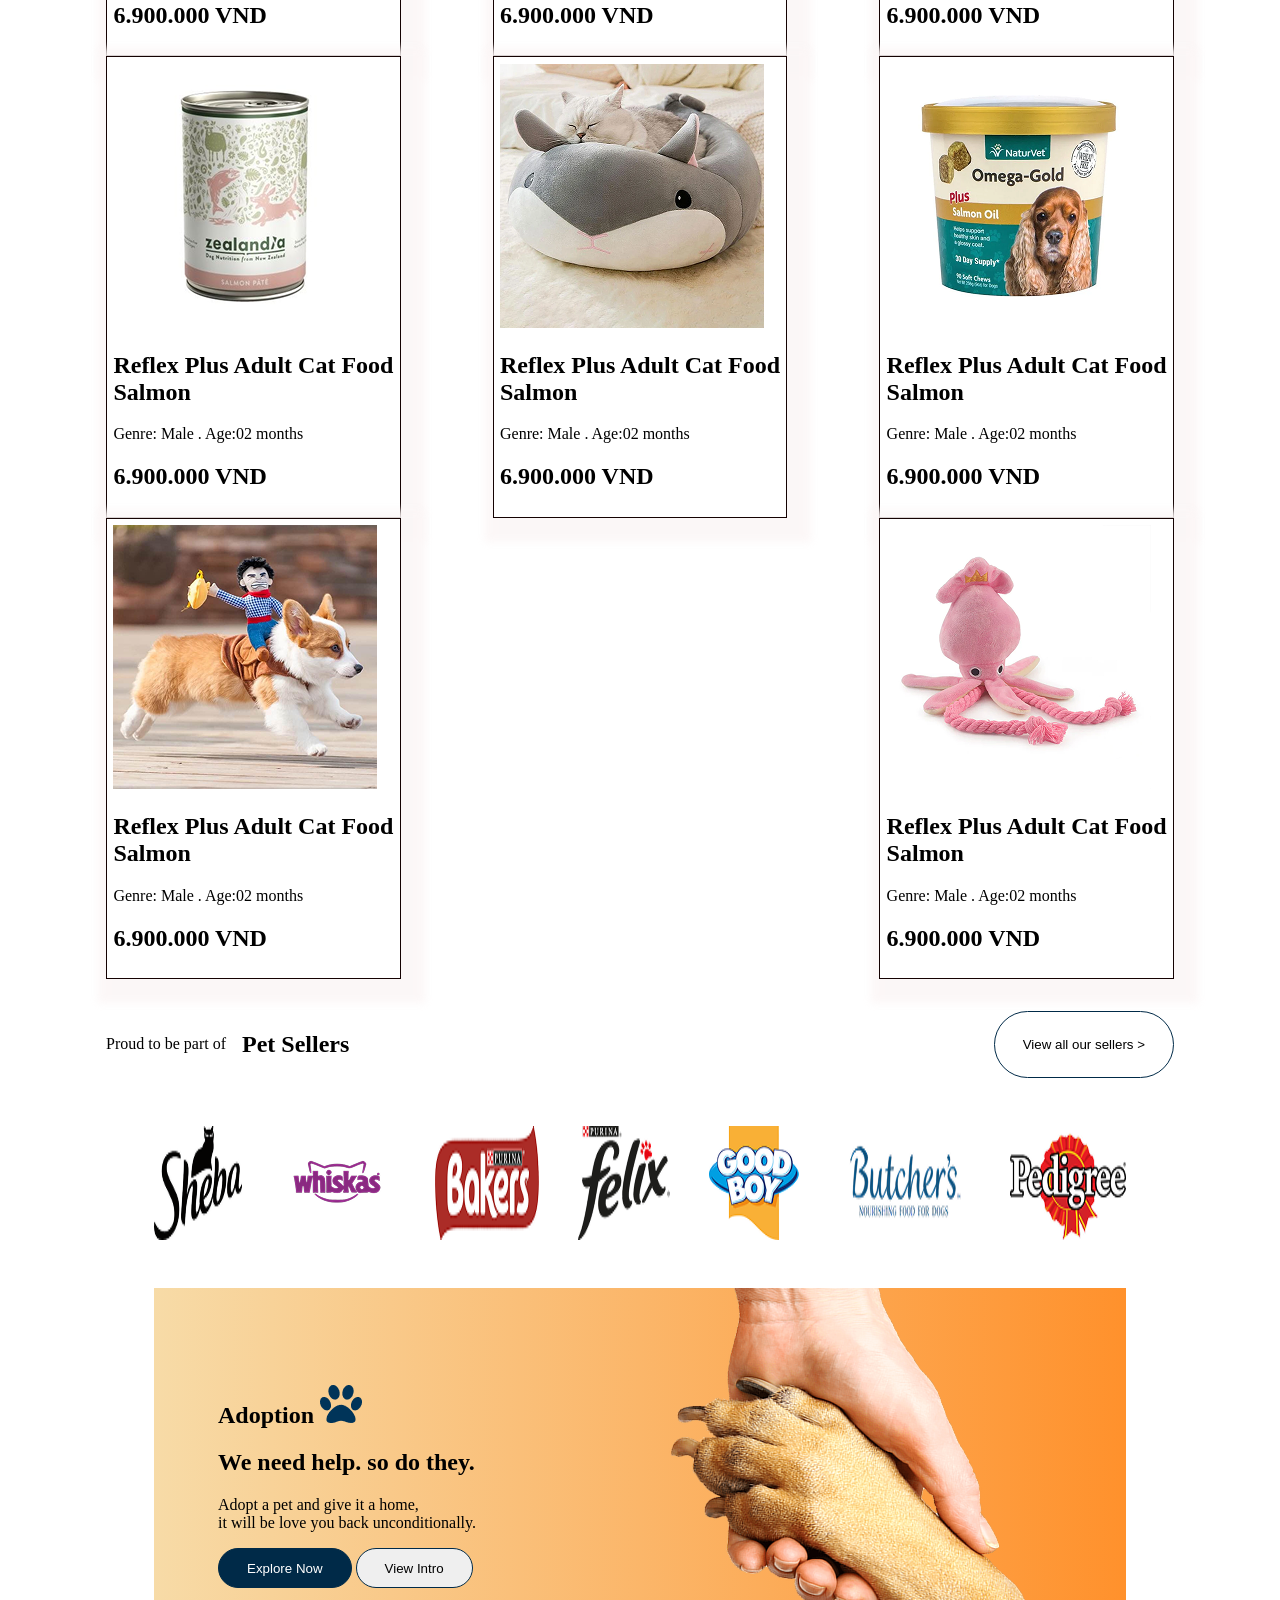
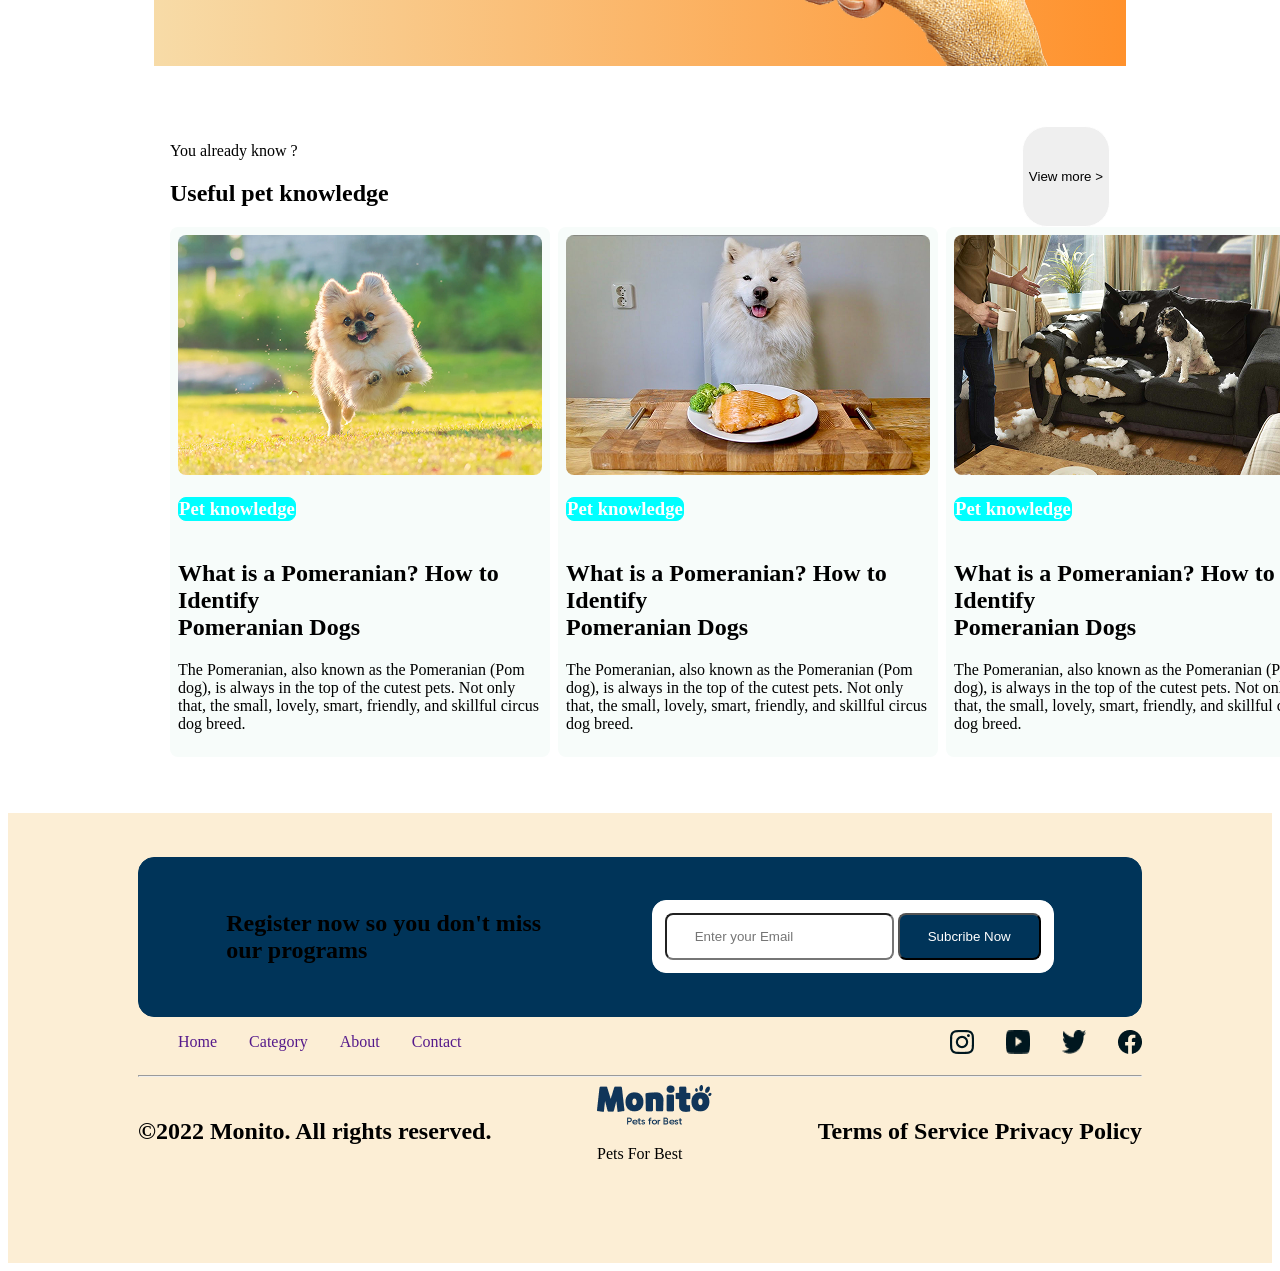
==== commit c6a4ba27: "finalisation  de la premiere page" ====
--- a/index.html
+++ b/index.html
@@ -303,7 +303,18 @@
                     <img src="Asset/Vector.png" alt="">
                 </div>
             </div>
-            <div></div>
+            <hr>
+            <div class="end-end">
+                <h2>
+                  &copy;2022 Monito. All rights reserved.</h2>
+                <div>
+                    <img src="Asset/Frame.png" alt="">
+                    <p>Pets For Best</p>
+
+                </div>
+                <h2>
+                   Terms of Service          Privacy Policy</h2>
+            </div>
         </div>
     </footer>
     
--- a/main.css/style.css
+++ b/main.css/style.css
@@ -266,7 +266,6 @@
             
             padding-bottom: 2.5rem;
             gap: 2.5rem;
-            border: #CCD1D2 0.0625rem solid;
 
             .frame23{
                 background-color: #003459;
@@ -322,11 +321,15 @@
                     display: flex;
                     gap: 2rem;
                 }
-
             }
                
             
 
+        }
+        .end-end{
+            display: flex;
+            justify-content: space-between;
+            align-items: center;
         }
         
     }
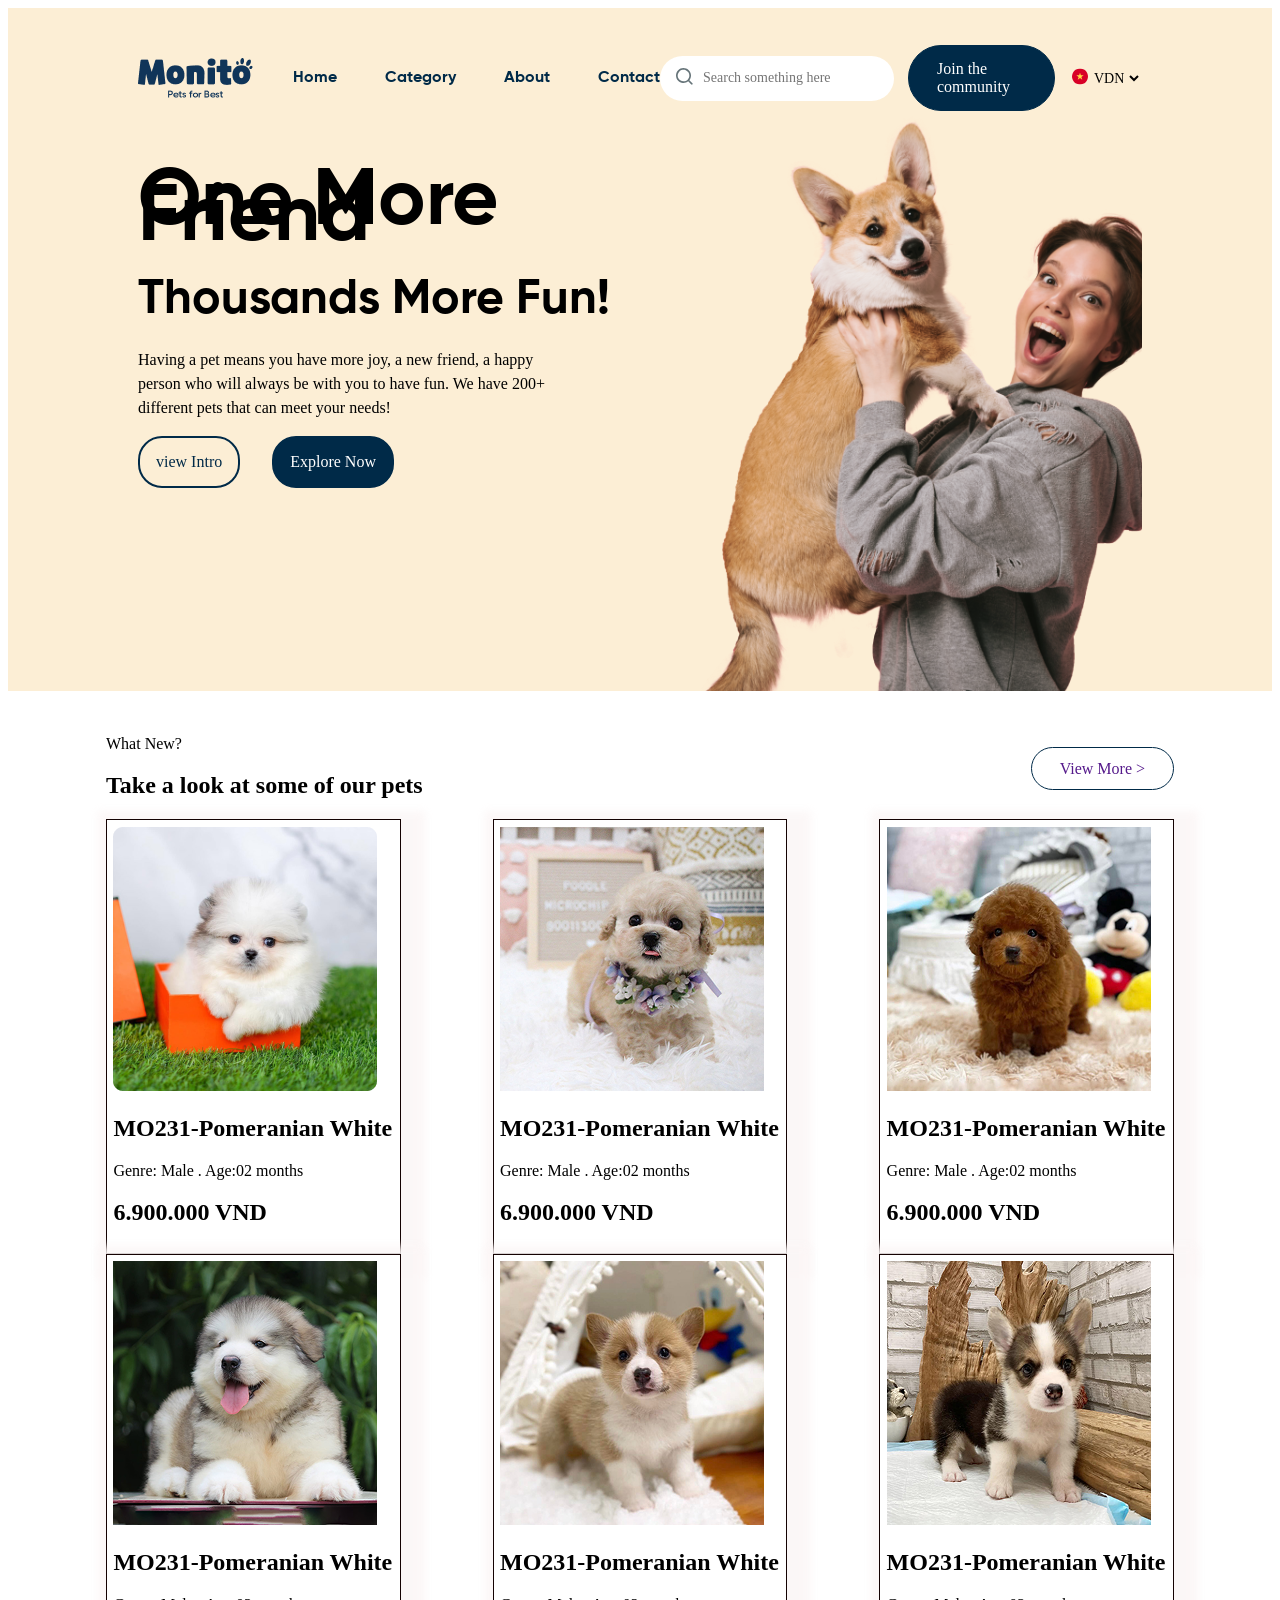
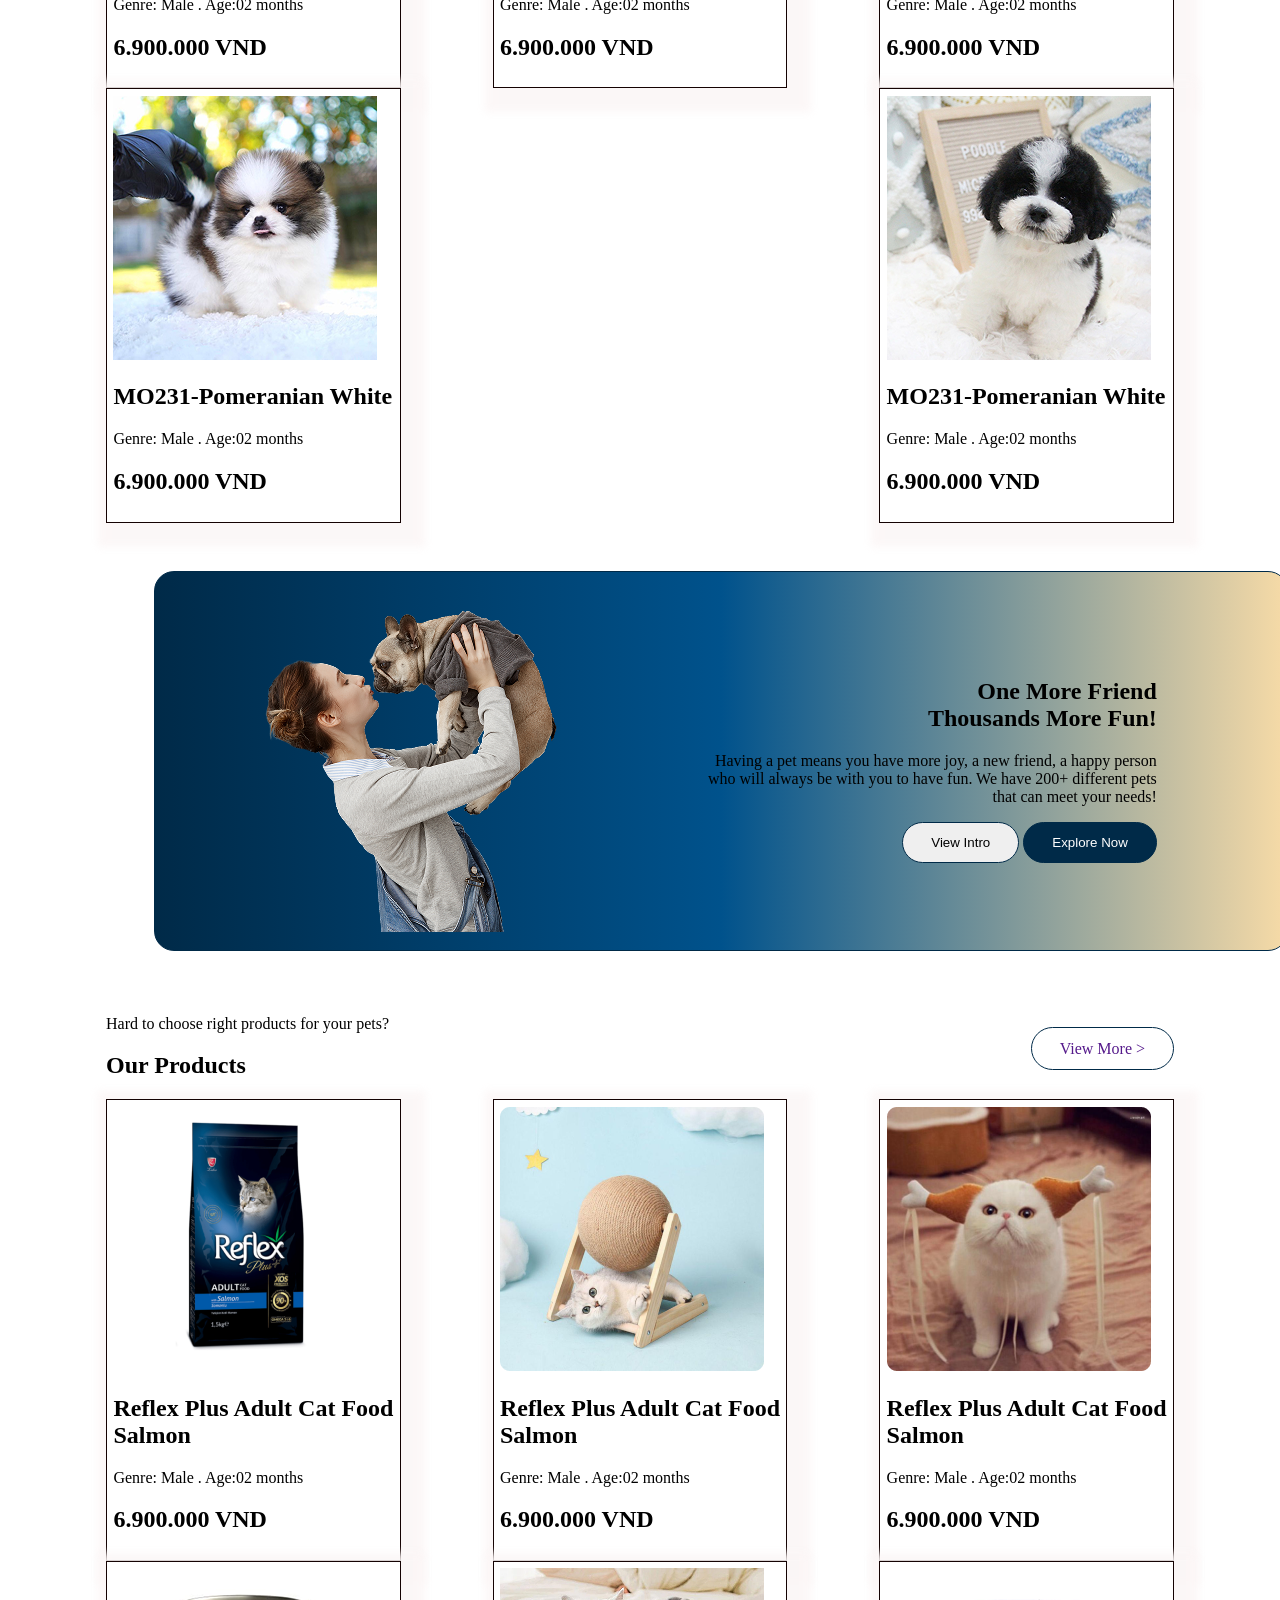
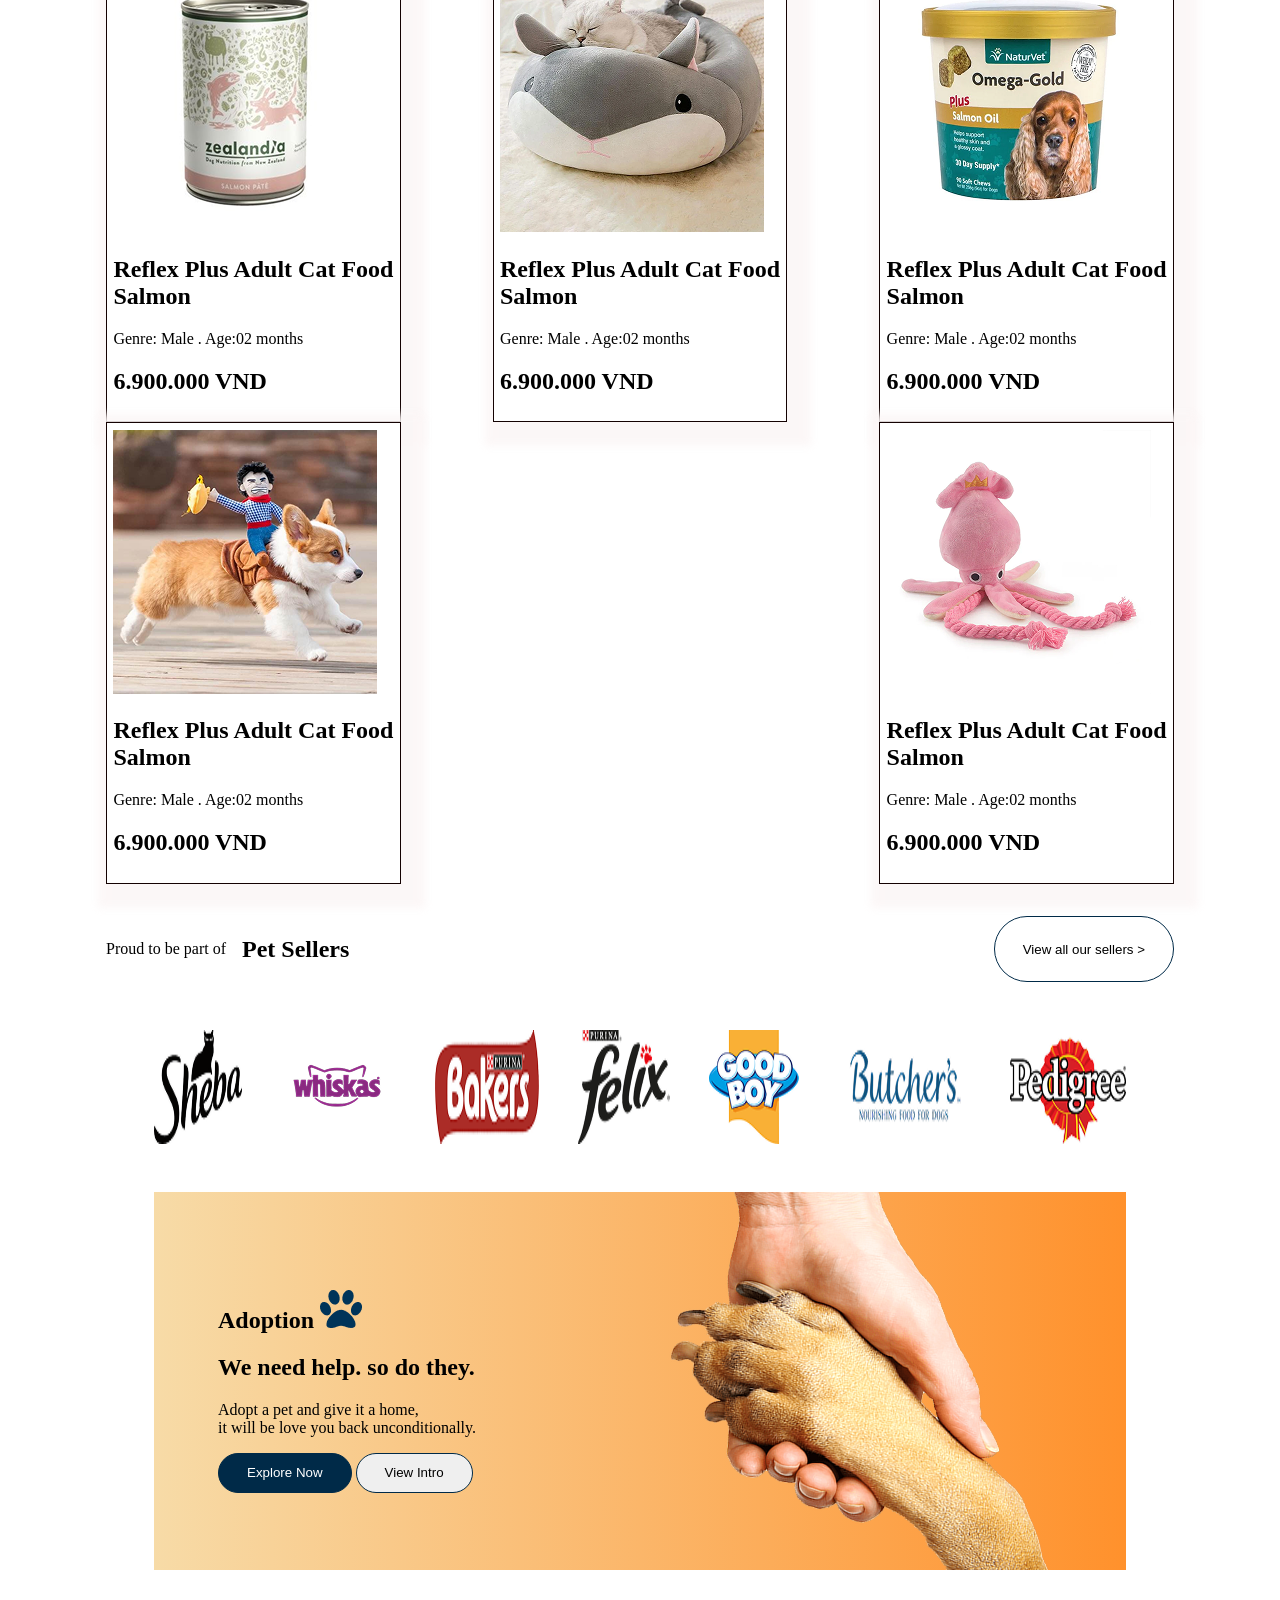
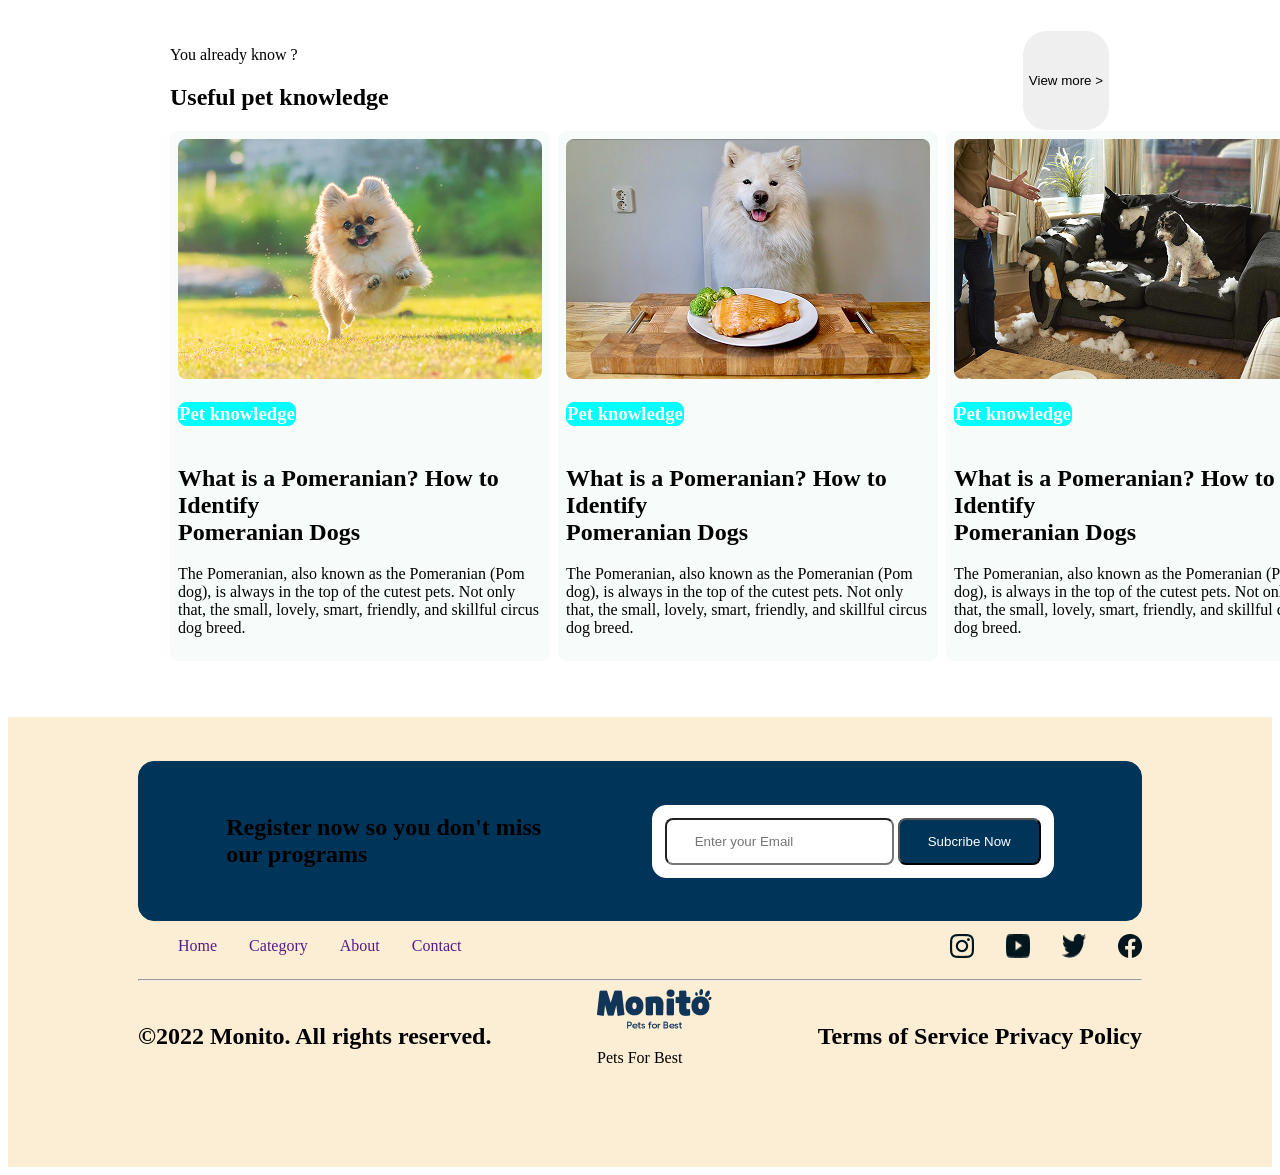
==== commit 954e45b7: "correction du header" ====
--- a/index.html
+++ b/index.html
@@ -31,18 +31,46 @@
                 </ul>
             </div>
             <div class="search-action">
-                <form action="/recherche" method="GET">
-                    <input type="search" name="recherche" placeholder="search something here" class="search" />
+                <form action="/recherche" method="GET" >
+                    <div>
+                        <svg width="17" height="17" viewBox="0 0 17 17" fill="none" xmlns="http://www.w3.org/2000/svg">
+
+                            <path d="M16.4424 15.2591L13.3507 12.1924C14.5508 10.6961 15.132 8.79683 14.9748 6.88517C14.8175 4.9735 13.9338 3.19474 12.5054 1.91462C11.0769 0.634506 9.21226 -0.0496579 7.29485 0.00280914C5.37745 0.0552761 3.55302 0.840385 2.1967 2.1967C0.840385 3.55302 0.0552761 5.37745 0.00280914 7.29485C-0.0496579 9.21226 0.634505 11.0769 1.91462 12.5054C3.19474 13.9338 4.9735 14.8175 6.88517 14.9748C8.79683 15.132 10.6961 14.5508 12.1924 13.3508L15.2591 16.4174C15.3366 16.4955 15.4287 16.5575 15.5303 16.5998C15.6318 16.6421 15.7407 16.6639 15.8507 16.6639C15.9608 16.6639 16.0697 16.6421 16.1712 16.5998C16.2728 16.5575 16.3649 16.4955 16.4424 16.4174C16.5926 16.262 16.6766 16.0544 16.6766 15.8383C16.6766 15.6221 16.5926 15.4145 16.4424 15.2591ZM7.51742 13.3508C6.36369 13.3508 5.23588 13.0086 4.27659 12.3677C3.3173 11.7267 2.56963 10.8156 2.12812 9.74974C1.68661 8.68384 1.57109 7.51095 1.79617 6.37939C2.02125 5.24784 2.57682 4.20843 3.39263 3.39263C4.20843 2.57682 5.24783 2.02125 6.37939 1.79617C7.51095 1.57109 8.68384 1.68661 9.74974 2.12812C10.8156 2.56963 11.7267 3.3173 12.3677 4.27659C13.0086 5.23588 13.3507 6.36369 13.3507 7.51742C13.3507 9.06451 12.7362 10.5482 11.6422 11.6422C10.5482 12.7362 9.06451 13.3508 7.51742 13.3508Z" fill="#667479"/>
+
+                        </svg>
+
+                    </div>
+                    
+
+                  <input type="search" name="recherche" placeholder="Search something here" class="search" />
                 </form>
                 <a href="inscription" class="btn-join">Join the community</a>
-                <label for="fruit"></label>
-                <select id="fruit" name="fruit" class="select">
-                <option value="VDN"><img src="Asset/Frame (1).png" alt="Bouton-de-selection">VDN</option>
-                <option value="VPN">VPN</option>
-                <option value="ZDN">ZDN</option>
-                <option value="ADN">ADN</option>
-                <option value="BBM">BBM</option>
-                </select>
+                <label for="fruit" class="label">
+                    <div>
+                        <svg width="21" height="21" viewBox="0 0 21 21" fill="none" xmlns="http://www.w3.org/2000/svg">
+                            <g clip-path="url(#clip0_3280_517)">
+                                <path d="M11 18.5C15.4183 18.5 19 14.9183 19 10.5C19 6.08172 15.4183 2.5 11 2.5C6.58172 2.5 3 6.08172 3 10.5C3 14.9183 6.58172 18.5 11 18.5Z" fill="#D80027"/>
+                                <path d="M11 6.67392L11.8634 9.33108H14.6573L12.397 10.9733L13.2603 13.6305L11 11.9882L8.73971 13.6305L9.60309 10.9733L7.34277 9.33108H10.1366L11 6.67392Z" fill="#FFDA44"/>
+                            </g>
+                            <defs>
+                                <clipPath id="clip0_3280_517">
+                                <rect width="16" height="16" fill="white" transform="translate(3 2.5)"/>
+                                </clipPath>
+                            </defs>
+                        </svg>
+                    </div>
+                     <select id="fruit" name="fruit" class="select">
+                        <option value="VDN"><img src="Asset/Frame (1).png" alt="Bouton-de-selection">VDN</option>
+                        <option value="VPN">VPN</option>
+                        <option value="ZDN">ZDN</option>
+                        <option value="ADN">ADN</option>
+                        <option value="BBM">BBM</option>
+                    </select>
+
+                </label>
+               
+                    
+               
             </div>
             
         </nav>
@@ -58,10 +86,13 @@
                 </p>
                 <div class="first-line">
                     <a href=""class="intro">view Intro</a>
-                    <a href="" class="view br-2">Explore Now</a>
-                </div>
-            </div>
-            <img src="Asset/035a16de8e1aa9a0522d0cebb4144a5ceda0344a.png"  class="image-dog" alt="dog-and-children">
+                    <a href="" class="view ">Explore Now</a>
+                </div>
+            </div>
+            <div class="first-div-img">
+               <img src="Asset/img-header.png" alt="">
+            </div>
+           
         </section>
     </header>
     <main>
--- a/main.css/style.css
+++ b/main.css/style.css
@@ -1,89 +1,172 @@
-
+@font-face{
+    font-family: 'gilroy-bold';
+    src:url("../font/gilroy/Gilroy-Bold.ttf") format("truetype");
+    font-weight: 700;
+
+
+}
+@font-face{
+    font-family: 'gilroy-medium';
+    src:url("font/gilroy/Gilroy-Medium.ttf") format("truetype");
+    font-weight:500;
+}
 :root{
     --Color-Dark-Blue:#002A48;
     --Color-Mon-Yellow:#F7DBA7;
     --Color-Dark-Blue-60:#00528C;
     --color-Orange-Shine:#FF912C;
+    --color-secondary-yellow:#FCEED5;
 }
 html{
     font-family: 'Roboto' serif;
-
-    nav{
-        padding: 1.75rem 3.12rem;
-        display: flex;
-        justify-content:space-around;
-        background-color: var(--Color-Mon-Yellow);
-
-        .logo-menu{
-            display: flex;
-
-            ul{
-                display: flex;
-            gap: 3rem;
-            list-style-type: none;
-
-            li a{
-                text-decoration: none;
-                color: var(--Color-Dark-Blue);
-            }
-            }
-        }
-
-        .search-action{
-            display: flex;
-            gap: 0.875rem;
-            align-items: center;
-
-            form input{
-                padding: 0.75rem 1.25rem 0.75rem 1rem;
-                border-radius: 2.875rem;
-                border: white solid 0.12rem;
-            }
-
-            a{
-                text-decoration: none;
-                border: var(--Color-Dark-Blue ) solid 0.12rem;
-                padding: 0.875rem 1.75rem;
-                border-radius: 3.57rem;
-                background-color: var(--Color-Dark-Blue);
-                color: white;
-            }
-
-            select{
-                border: var(--Color-Mon-Yellow) solid 0.12rem;
-                background-color:var(--Color-Mon-Yellow) ;
+    header{
+        background-color: var(--color-secondary-yellow);
+        height: 38rem;
+        padding: 2.33rem 8.125rem;
+        overflow: hidden;
+    
+
+        nav{
+            display: flex;
+            justify-content: space-between;
+            .logo-menu{
+                display: flex;
+                align-items: center;
+
+                img{
+                    height: 2.5rem;
+                    align-items: start;
+                }
+
+                ul{
+                    display: flex;
+                    gap: 3rem;
+                    list-style-type: none;
+                    justify-content: space-between;
+                    
+
+                    li a{
+                        text-decoration: none;
+                        color: var(--Color-Dark-Blue);
+                        font-family: "gilroy-bold";
+                        font-size: 1rem;
+                    }
+                }
+            }
+
+            .search-action{
+                display: flex;
+                gap: 0.875rem;
+                align-items: center;
+
+                form{
+                    display: flex;
+                    gap: 0.5rem;
+                    padding: 0.75rem 1.25rem 0.75rem 1rem;
+                    border-radius: 2.875rem;
+                    background-color: white;
+                    
+
+                    input{
+                        border:none;
+                        font-family:'gilroy-medium';
+                        font-size: 0.875rem;
+                        
+                    }
+
+                    
+                }
+
+                a{
+                    text-decoration: none;
+                    border: var(--Color-Dark-Blue ) solid 0.12rem;
+                    padding: 0.875rem 1.75rem;
+                    border-radius: 3.57rem;
+                    background-color: var(--Color-Dark-Blue);
+                    color: white;
+                }
+            
+                .label{
+                    display: flex;
+
+
+                    select{
+                    border:none;
+                    background-color:var(--color-secondary-yellow);
+                    font-family: 'gilroy-medium';
+                    font-size: 0.875rem; 
+                    }
+                }
+            
+            }
+        }
+        .first-section{
+            display: flex;
+            justify-content: space-between;
+            line-height: 1rem;
+
+            .first-div{
+                flex: 2.5;
+                padding: 1rem 0rem;
+                h1{
+                    font-family: 'gilroy-bold';
+                    font-size:5rem ;
+                }
+                h2{
+                    font-family: 'gilroy-bold';
+                    font-size:3rem ;
+                }
+                p{
+                    font-family: 'gilroy-medium';
+                    font-size:1rem ;
+                    line-height: 1.5rem;
+                }
+
+                .first-line{
+                    display: flex;
+                    gap: 2rem;
+
+
+                    a{
+                        text-decoration: none;   
+                    }
+                    .intro{
+                            border: solid var(--Color-Dark-Blue) 0.125rem;
+                            color: var(--Color-Dark-Blue);
+                            border-radius: 1.5rem;
+                            padding: 1rem;
+
+                    }
+
+                    .view{
+                        color: white;
+                        background-color: var(--Color-Dark-Blue);
+                        border: solid var(--Color-Dark-Blue) 0.125rem;
+                        border-radius: 1.5rem;
+                        padding: 1rem;
+
+
+                    }
+
+
+                }
+
+            }
+
+            .first-div-img{
+                flex: 2;
+                img{
+                    height: 40rem;
+                    width: 100%;
+                    object-fit: cover;
+                }
             }
         }
     }
 
-    .first-section{
-        display: flex;
-        padding:1.75rem 8.125rem;
-        background-color: var(--Color-Mon-Yellow);
-        border-bottom-left-radius: 2rem;
-        border-bottom-right-radius: 2rem;
-        height: 38.5rem;
-        
-        
-        first-div{
-            font-style: bold;
-            font-size: 2.75rem;
-        }
-
-        .first-line{
-            gap: 2rem;
-            a{
-                text-decoration: none;
-            }
-        }
-
-        img{
-            width:59rem;
-            height:40.31rem;
-            margin-left: -10rem;
-        
-        }
-    }
+   
+
+    
 
     main{
         padding: 1.75rem 6.125rem;
@@ -203,7 +286,7 @@
                     }
 
                     .button2{
-                         border:var(--Color-Dark-Blue) 0.1rem solid;
+                        border:var(--Color-Dark-Blue) 0.1rem solid;
                         padding: 0.875em 1.75rem;
                         border-radius: 3.56rem;
                         background-color: var(--Color-Dark-Blue);
